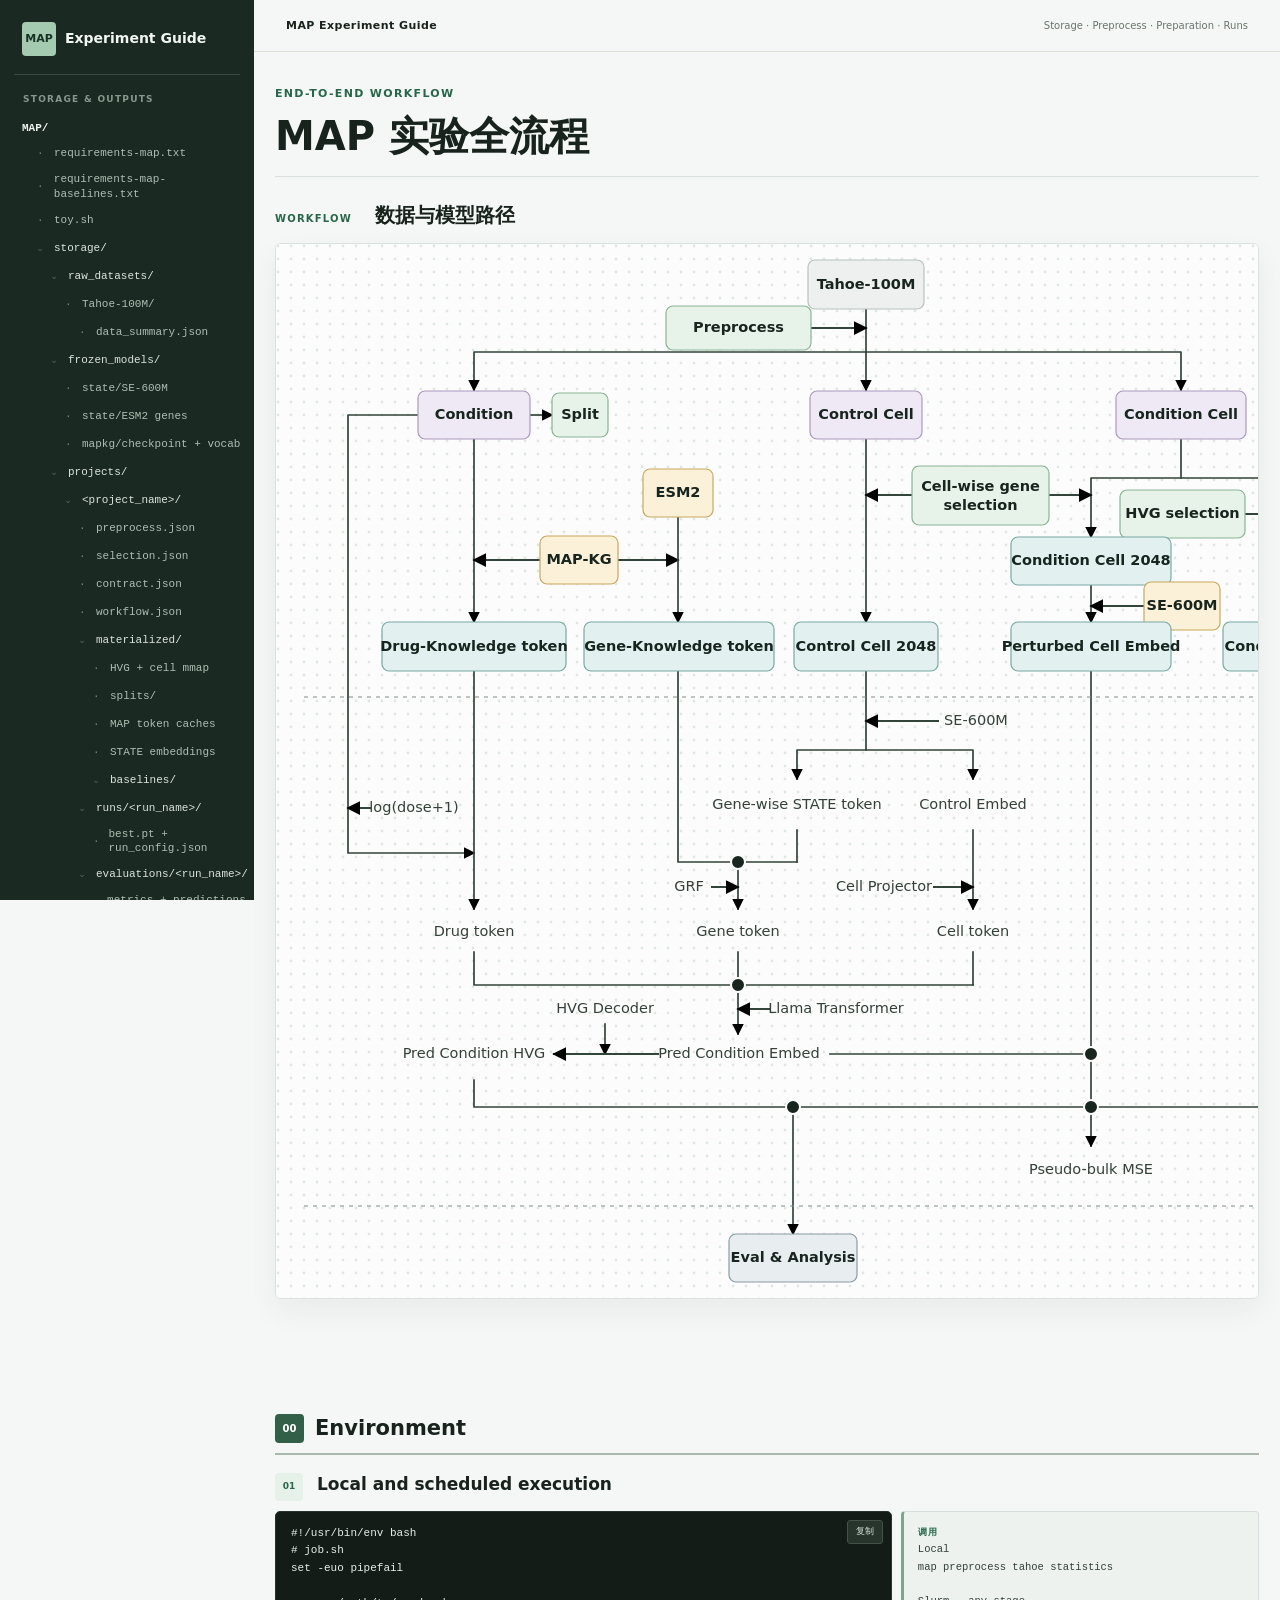
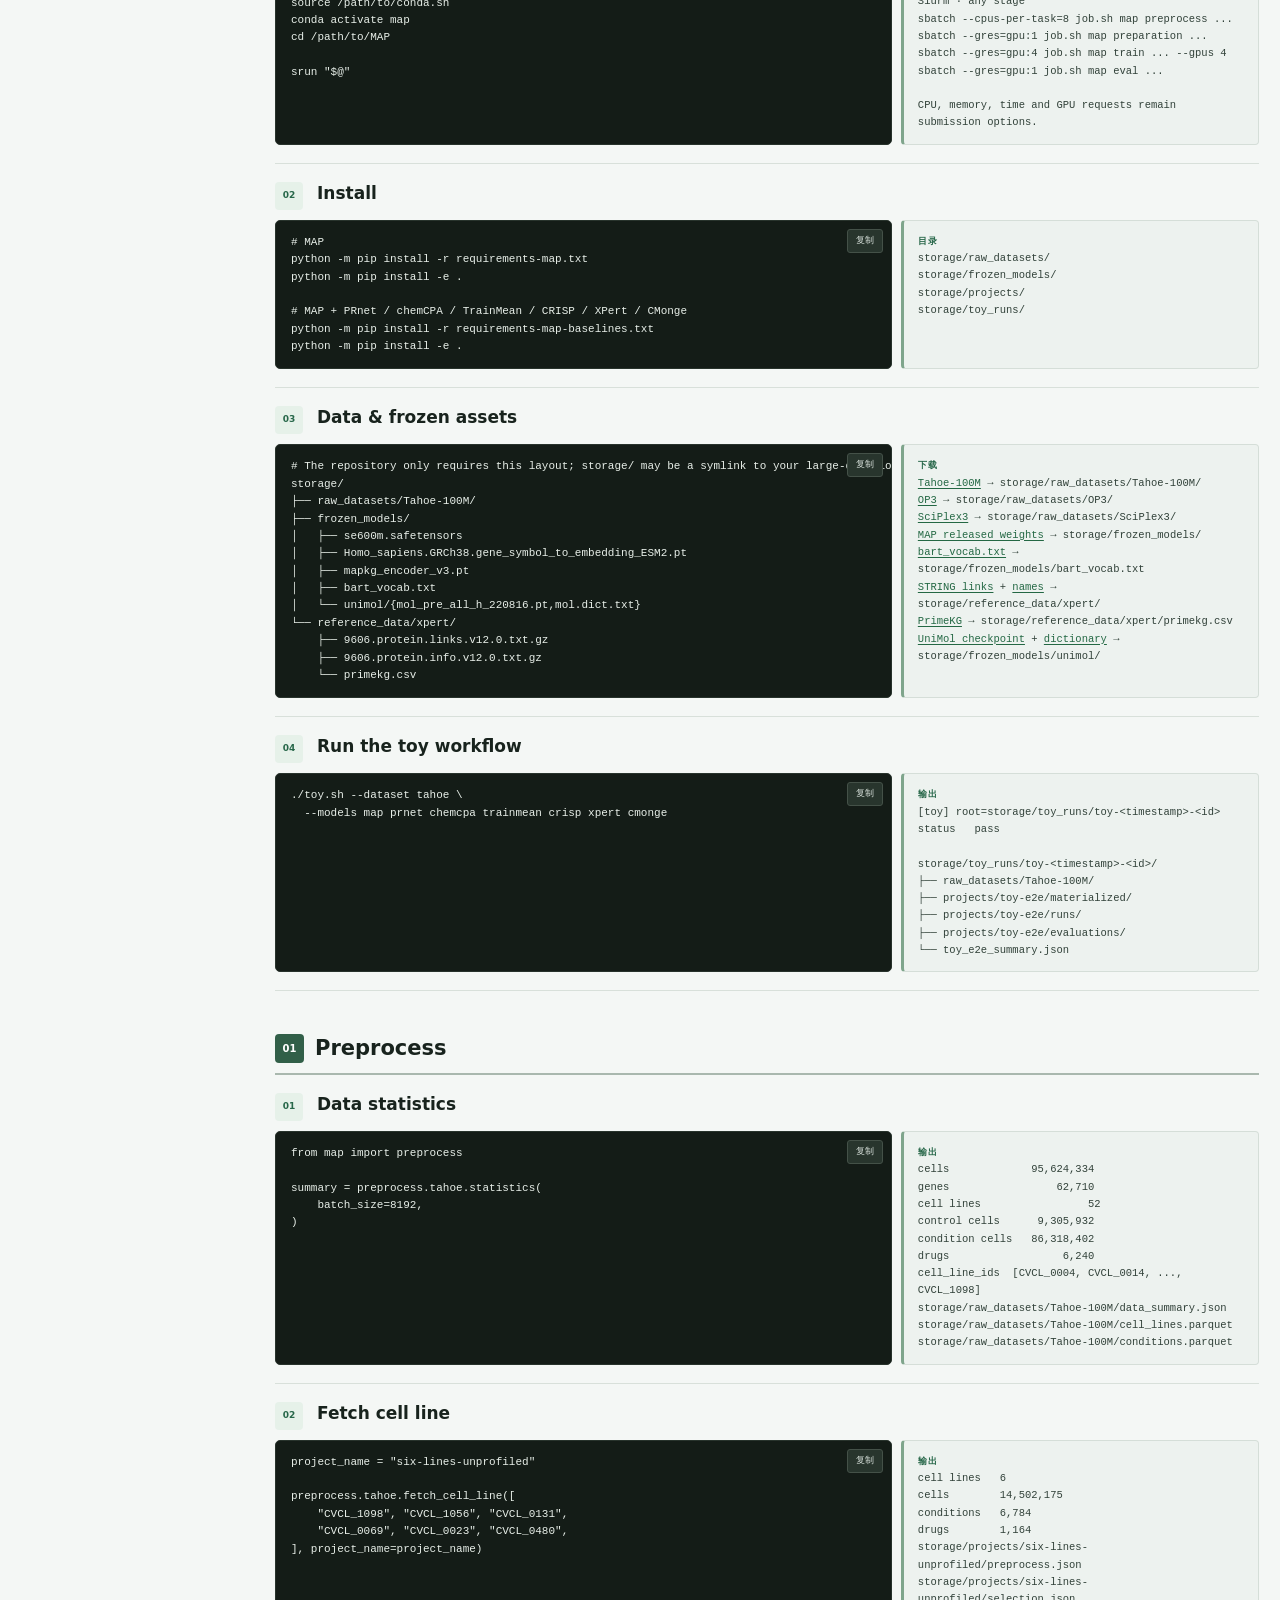
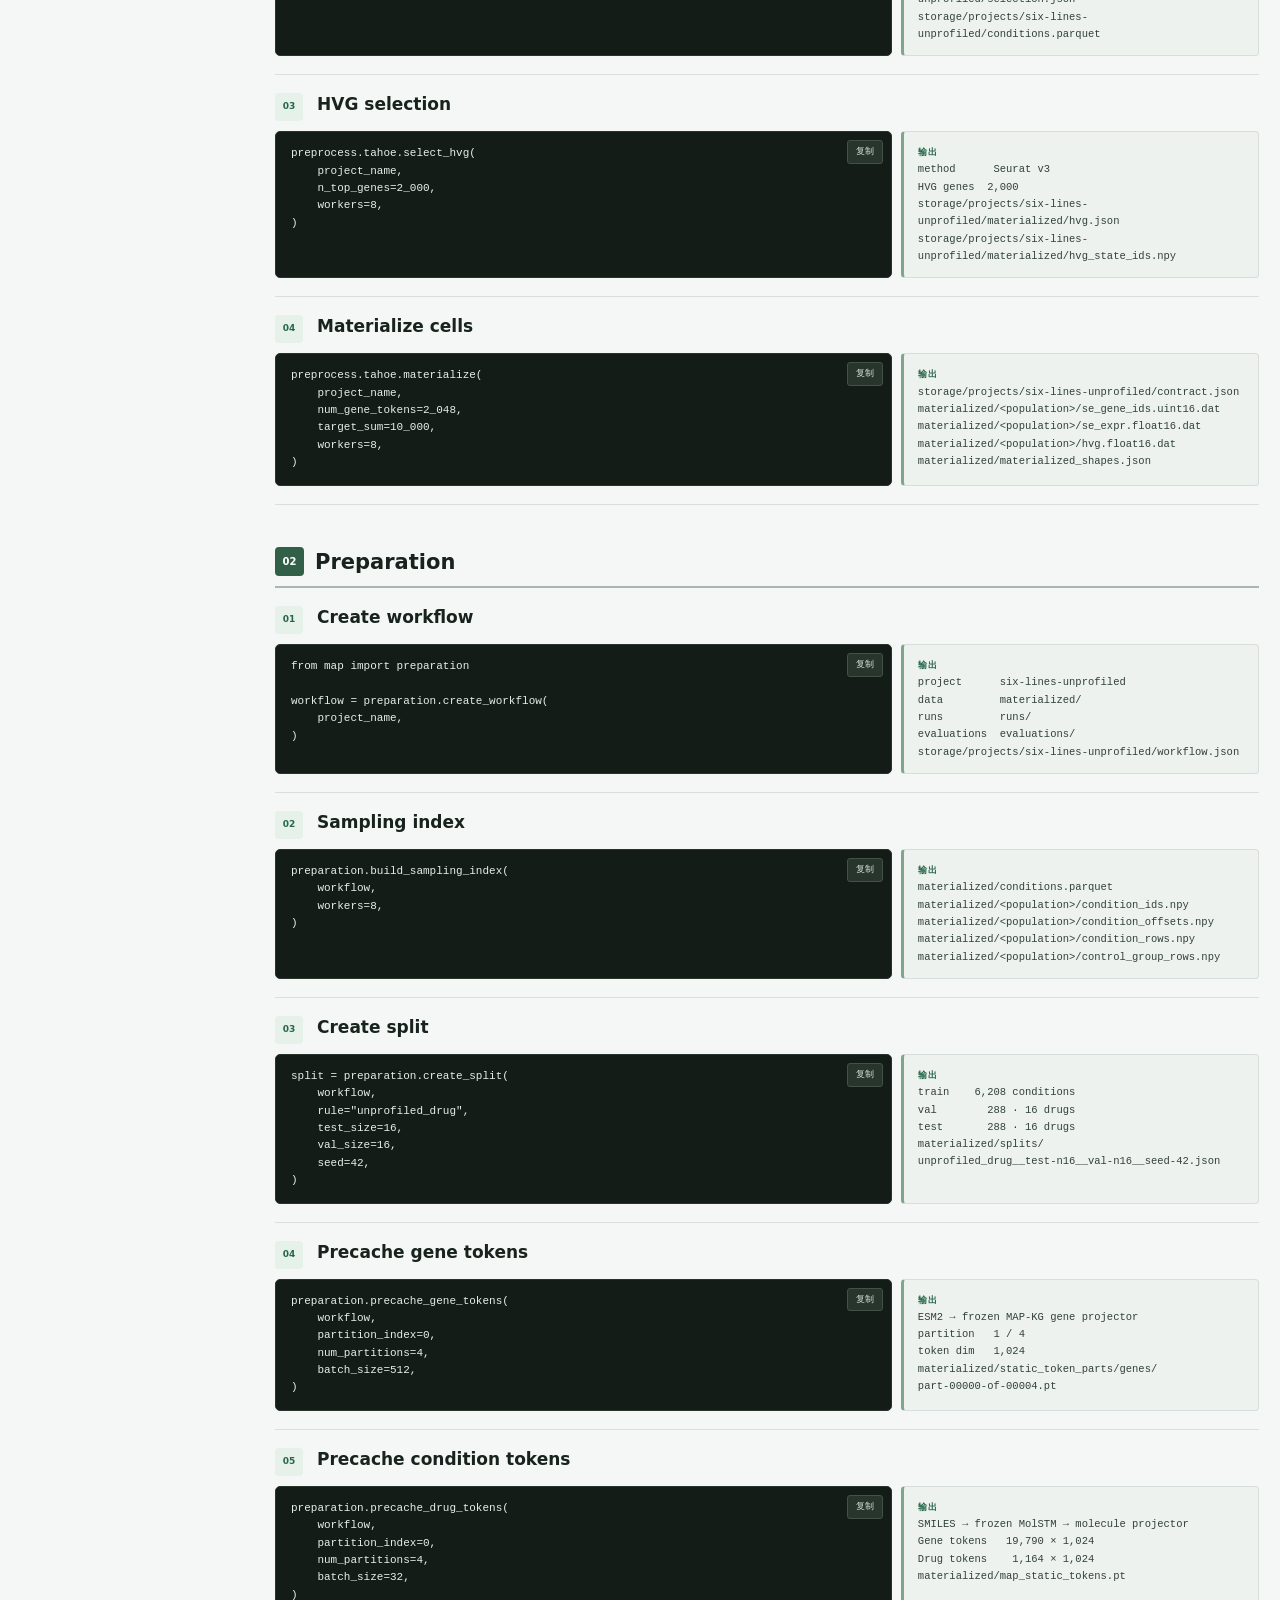
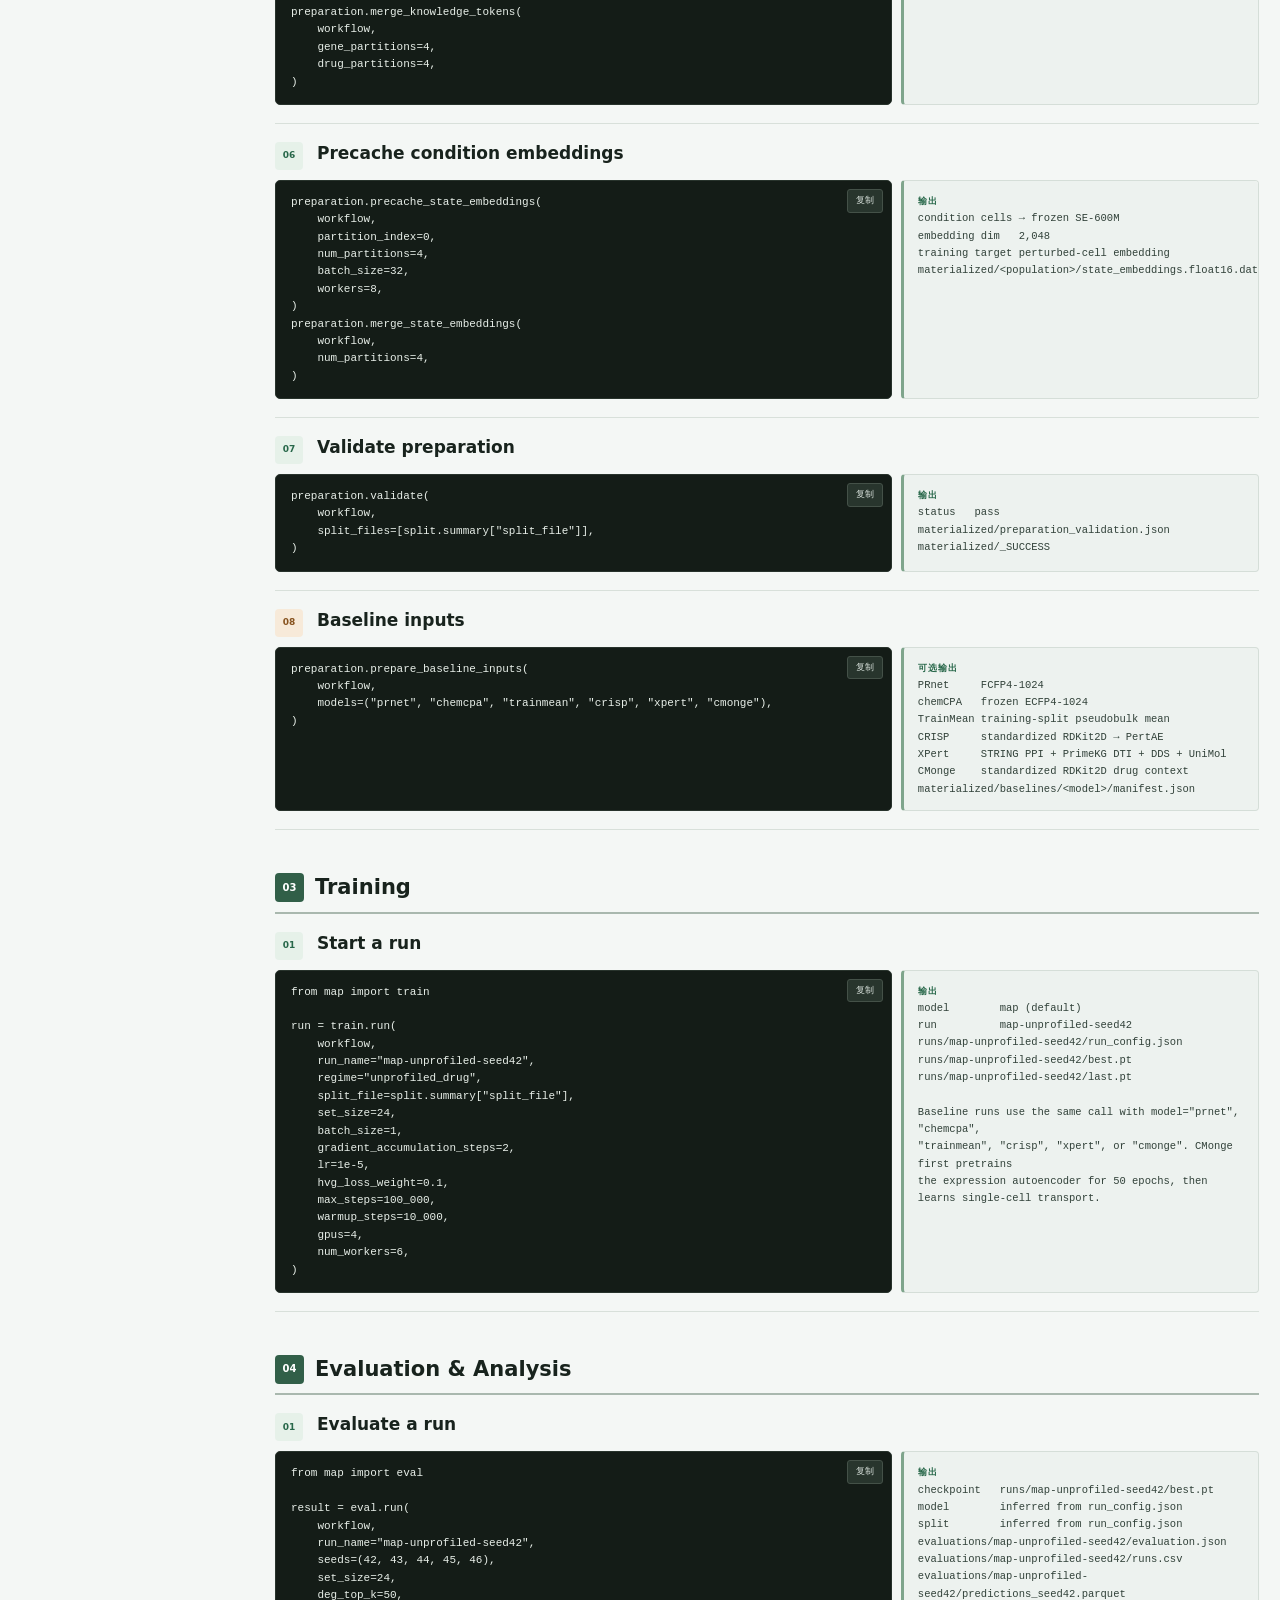
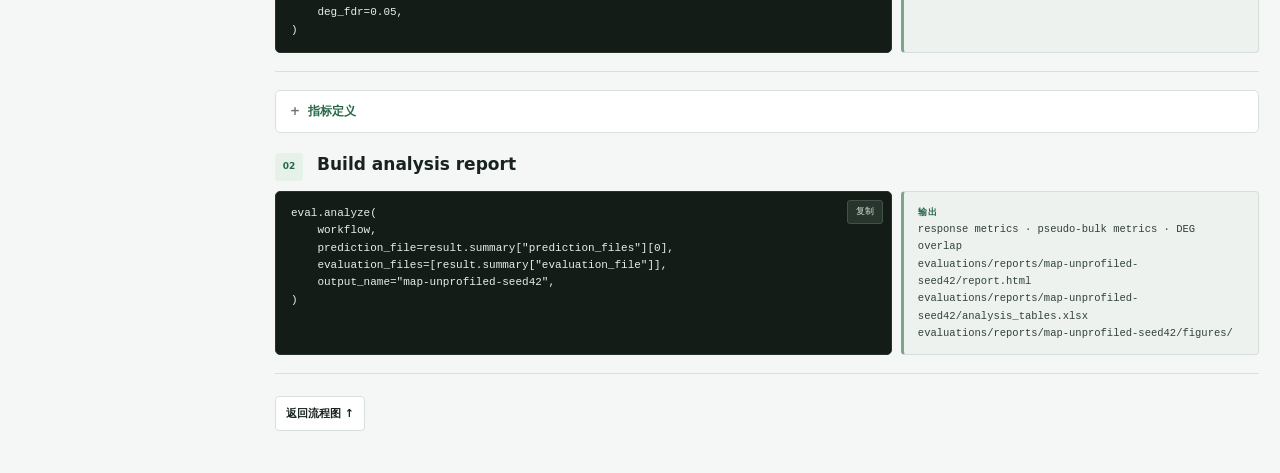
==== docs/index.html @ 3cb7db5c "Create minimal reproducible MAP package" ====
<!doctype html>
<html lang="zh-CN">
<head>
  <meta charset="utf-8">
  <meta name="viewport" content="width=device-width,initial-scale=1">
  <title>MAP · 实验教程</title>
  <link rel="stylesheet" href="assets/style.css">
</head>
<body data-page="guide">
<div class="app-shell">
  <aside></aside>
  <main>
    <div class="topbar"><a href="#top">MAP Experiment Guide</a><span>Storage · Preprocess · Preparation · Runs</span></div>
    <div class="overview overview-map">
      <header id="top" class="hero map-hero anchor-section">
        <span class="kicker">END-TO-END WORKFLOW</span>
        <h1>MAP 实验全流程</h1>
      </header>

      <section class="map-section" aria-labelledby="map-title">
        <div class="section-intro"><span>Workflow</span><h2 id="map-title">数据与模型路径</h2></div>
        <div class="map-scroll" role="region" aria-label="MAP 数据和训练流程图" tabindex="0">
          <svg id="entity-workspace" class="map-diagram" viewBox="0 0 1140 1054" role="img" aria-labelledby="diagram-title diagram-desc" data-entity="workspace">
            <title id="diagram-title">MAP 数据、预嵌入、训练与评估流程</title>
            <desc id="diagram-desc">Tahoe-100M 经 Preprocess 写入通用 materialized 数据，Preparation 建立 workflow、split 与冻结模型缓存，再进入 MAP 训练和下游评估。</desc>
            <defs>
              <pattern id="dot-grid" width="13" height="13" patternUnits="userSpaceOnUse"><circle cx="2" cy="2" r="1.4" fill="#dfe7e2"></circle></pattern>
              <marker id="diagram-arrow" viewBox="0 0 8 8" refX="7" refY="4" markerWidth="7" markerHeight="7" orient="auto"><path d="M0 0L8 4L0 8Z"></path></marker>
            </defs>
            <rect width="1140" height="1054" fill="#fbfcfb"></rect>
            <rect width="1140" height="1054" fill="url(#dot-grid)"></rect>

            <g class="diagram-wires">
              <path d="M590 65V146" class="arrow"></path>
              <path d="M535 84H590" class="arrow arrow-to-edge"></path>
              <path d="M590 108H198V146" class="arrow"></path>
              <path d="M590 108H905V146" class="arrow"></path>
              <path d="M254 171H276" class="arrow"></path>

              <path d="M198 195V378" class="arrow"></path>
              <path d="M264 316H198" class="arrow arrow-to-edge"></path>
              <path d="M342 316H402" class="arrow arrow-to-edge"></path>
              <path d="M402 273V378" class="arrow"></path>
              <path d="M590 195V378" class="arrow"></path>

              <path d="M905 195V234H815V293" class="arrow"></path>
              <path d="M636 251H590" class="arrow arrow-to-edge"></path>
              <path d="M773 251H815" class="arrow arrow-to-edge"></path>
              <path d="M905 234H1008V378" class="arrow"></path>
              <path d="M969 270H1008" class="arrow arrow-to-edge"></path>
              <path d="M815 341V378" class="arrow"></path>
              <path d="M868 362H815" class="arrow arrow-to-edge"></path>

              <path d="M142 171H72V609H198" class="arrow"></path>
              <path d="M94 564H72" class="arrow arrow-to-edge"></path>
              <path d="M198 427V665" class="arrow"></path>
              <path d="M402 427V618H521"></path>

              <path d="M590 427V506H521V535" class="arrow"></path>
              <path d="M590 506H697V535" class="arrow"></path>
              <path d="M662 477H590" class="arrow arrow-to-edge"></path>
              <path d="M521 586V618"></path>
              <path d="M462 618V665" class="arrow"></path>
              <path d="M436 643H462" class="arrow arrow-to-edge"></path>
              <path d="M697 586V665" class="arrow"></path>
              <path d="M658 643H697" class="arrow arrow-to-edge"></path>

              <path d="M198 708V741H697"></path>
              <path d="M462 708V741"></path>
              <path d="M697 708V741"></path>
              <path d="M462 741V790" class="arrow"></path>
              <path d="M493 765H462" class="arrow arrow-to-edge"></path>
              <path d="M329 780V810" class="arrow"></path>
              <path d="M382 810H278" class="arrow arrow-to-edge"></path>

              <path d="M554 810H815"></path>
              <path d="M815 427V902" class="arrow"></path>
              <path d="M198 836V863H1008"></path>
              <path d="M1008 427V863"></path>
              <path d="M517 863V990" class="arrow"></path>
            </g>

            <line id="phase-preparation" x1="28" y1="453" x2="1112" y2="453" class="phase-divider"></line>
            <line id="entity-runs" x1="28" y1="962" x2="1112" y2="962" class="phase-divider" data-entity="runs"></line>

            <g class="merge-points"><circle cx="462" cy="618" r="7"></circle><circle cx="462" cy="741" r="7"></circle><circle cx="815" cy="810" r="7"></circle><circle cx="517" cy="863" r="7"></circle><circle cx="815" cy="863" r="7"></circle></g>

            <g id="entity-raw" class="diagram-node node-source" data-entity="raw"><rect x="532" y="16" width="116" height="49"></rect><text x="590" y="41">Tahoe-100M</text></g>
            <g class="diagram-node node-action"><rect x="390" y="62" width="145" height="44"></rect><text x="462.5" y="84">Preprocess</text></g>
            <g id="entity-condition" class="diagram-node node-contract" data-entity="condition"><rect x="142" y="147" width="112" height="48"></rect><text x="198" y="171">Condition</text></g>
            <g id="entity-splits" class="diagram-node node-action" data-entity="splits"><rect x="276" y="149" width="56" height="44"></rect><text x="304" y="171">Split</text></g>
            <g id="entity-control" class="diagram-node node-contract" data-entity="control"><rect x="534" y="147" width="112" height="48"></rect><text x="590" y="171">Control Cell</text></g>
            <g id="entity-condition-cell" class="diagram-node node-contract" data-entity="conditionCell"><rect x="840" y="147" width="130" height="48"></rect><text x="905" y="171">Condition Cell</text></g>

            <g id="entity-esm2" class="diagram-node node-model" data-entity="esm2"><rect x="367" y="225" width="70" height="48"></rect><text x="402" y="249">ESM2</text></g>
            <g id="entity-mapkg" class="diagram-node node-model" data-entity="mapkg"><rect x="264" y="292" width="78" height="48"></rect><text x="303" y="316">MAP-KG</text></g>
            <g class="diagram-node node-action"><rect x="636" y="222" width="137" height="59"></rect><text x="704.5" y="243"><tspan x="704.5">Cell-wise gene</tspan><tspan x="704.5" dy="19">selection</tspan></text></g>
            <g id="entity-hvg" class="diagram-node node-action" data-entity="hvg"><rect x="844" y="246" width="125" height="48"></rect><text x="906.5" y="270">HVG selection</text></g>
            <g class="diagram-node node-artifact"><rect x="735" y="293" width="160" height="48"></rect><text x="815" y="317">Condition Cell 2048</text></g>
            <g id="entity-frozen" class="diagram-node node-model" data-entity="frozen"><rect x="868" y="338" width="76" height="48"></rect><text x="906" y="362">SE-600M</text></g>

            <g id="entity-drug-cache" class="diagram-node node-artifact" data-entity="drugCache"><rect x="106" y="378" width="184" height="49"></rect><text x="198" y="402.5">Drug-Knowledge token</text></g>
            <g id="entity-gene-cache" class="diagram-node node-artifact" data-entity="geneCache"><rect x="308" y="378" width="190" height="49"></rect><text x="403" y="402.5">Gene-Knowledge token</text></g>
            <g class="diagram-node node-artifact"><rect x="518" y="378" width="144" height="49"></rect><text x="590" y="402.5">Control Cell 2048</text></g>
            <g id="entity-cell-cache" class="diagram-node node-artifact" data-entity="cellCache"><rect x="735" y="378" width="160" height="49"></rect><text x="815" y="402.5">Perturbed Cell Embed</text></g>
            <g class="diagram-node node-artifact"><rect x="947" y="378" width="122" height="49"></rect><text x="1008" y="402.5">Condition HVG</text></g>

            <g class="internal-text"><text x="138" y="564">log(dose+1)</text><text x="700" y="477">SE-600M</text><text x="521" y="561">Gene-wise STATE token</text><text x="697" y="561">Control Embed</text><text x="413" y="643">GRF</text><text x="608" y="643">Cell Projector</text><text x="198" y="688">Drug token</text><text x="462" y="688">Gene token</text><text x="697" y="688">Cell token</text><text x="560" y="765">Llama Transformer</text><text x="329" y="765">HVG Decoder</text><text x="198" y="810">Pred Condition HVG</text><text x="463" y="810">Pred Condition Embed</text><text x="815" y="926">Pseudo-bulk MSE</text></g>

            <g id="entity-evaluations" class="diagram-node node-evaluation" data-entity="evaluations"><rect x="453" y="990" width="128" height="48"></rect><text x="517" y="1014">Eval &amp; Analysis</text></g>
          </svg>
        </div>
      </section>

    </div>

    <div class="guide-page concise-guide">
      <header id="environment" class="detail-stage"><span>00</span><h2>Environment</h2></header>
      <section id="stage-jobs" class="chapter-section anchor-section lesson">
        <div class="lesson-head"><span>01</span><div><h2>Local and scheduled execution</h2></div></div>
        <div class="lesson-body"><div class="code-block"><button class="copy" type="button">复制</button><pre><code>#!/usr/bin/env bash
# job.sh
set -euo pipefail

source /path/to/conda.sh
conda activate map
cd /path/to/MAP

srun "$@"</code></pre></div><pre class="real-output"><b>调用</b>
Local
map preprocess tahoe statistics

Slurm · any stage
sbatch --cpus-per-task=8 job.sh map preprocess ...
sbatch --gres=gpu:1 job.sh map preparation ...
sbatch --gres=gpu:4 job.sh map train ... --gpus 4
sbatch --gres=gpu:1 job.sh map eval ...

CPU, memory, time and GPU requests remain submission options.</pre></div>
      </section>

      <section id="install" class="chapter-section anchor-section lesson">
        <div class="lesson-head"><span>02</span><div><h2>Install</h2></div></div>
        <div class="lesson-body"><div class="code-block"><button class="copy" type="button">复制</button><pre><code># MAP
python -m pip install -r requirements-map.txt
python -m pip install -e .

# MAP + PRnet / chemCPA / TrainMean / CRISP / XPert / CMonge
python -m pip install -r requirements-map-baselines.txt
python -m pip install -e .</code></pre></div><pre class="real-output"><b>目录</b>
storage/raw_datasets/
storage/frozen_models/
storage/projects/
storage/toy_runs/</pre></div>
      </section>

      <section id="assets" class="chapter-section anchor-section lesson">
        <div class="lesson-head"><span>03</span><div><h2>Data &amp; frozen assets</h2></div></div>
        <div class="lesson-body"><div class="code-block"><button class="copy" type="button">复制</button><pre><code># The repository only requires this layout; storage/ may be a symlink to your large-data location.
storage/
├── raw_datasets/Tahoe-100M/
├── frozen_models/
│   ├── se600m.safetensors
│   ├── Homo_sapiens.GRCh38.gene_symbol_to_embedding_ESM2.pt
│   ├── mapkg_encoder_v3.pt
│   ├── bart_vocab.txt
│   └── unimol/{mol_pre_all_h_220816.pt,mol.dict.txt}
└── reference_data/xpert/
    ├── 9606.protein.links.v12.0.txt.gz
    ├── 9606.protein.info.v12.0.txt.gz
    └── primekg.csv</code></pre></div><pre class="real-output"><b>下载</b>
<a href="https://huggingface.co/datasets/tahoebio/Tahoe-100M">Tahoe-100M</a> → storage/raw_datasets/Tahoe-100M/
<a href="https://www.kaggle.com/competitions/open-problems-single-cell-perturbations/data">OP3</a> → storage/raw_datasets/OP3/
<a href="https://www.ncbi.nlm.nih.gov/geo/query/acc.cgi?acc=GSM4150378">SciPlex3</a> → storage/raw_datasets/SciPlex3/
<a href="https://drive.google.com/drive/folders/1cV0ZTk92PguKS2nyii6dLV0IfqoSDHsQ?usp=drive_link">MAP released weights</a> → storage/frozen_models/
<a href="https://raw.githubusercontent.com/MolecularAI/MolBART/master/bart_vocab.txt">bart_vocab.txt</a> → storage/frozen_models/bart_vocab.txt
<a href="https://stringdb-downloads.org/download/protein.links.v12.0/9606.protein.links.v12.0.txt.gz">STRING links</a> + <a href="https://stringdb-downloads.org/download/protein.info.v12.0/9606.protein.info.v12.0.txt.gz">names</a> → storage/reference_data/xpert/
<a href="https://dataverse.harvard.edu/api/access/datafile/6180620">PrimeKG</a> → storage/reference_data/xpert/primekg.csv
<a href="https://huggingface.co/dptech/Uni-Mol-Models/resolve/main/mol_pre_all_h_220816.pt">UniMol checkpoint</a> + <a href="https://huggingface.co/dptech/Uni-Mol-Models/resolve/main/mol.dict.txt">dictionary</a> → storage/frozen_models/unimol/</pre></div>
      </section>

      <section id="toy-workflow" class="chapter-section anchor-section lesson">
        <div class="lesson-head"><span>04</span><div><h2>Run the toy workflow</h2></div></div>
        <div class="lesson-body"><div class="code-block"><button class="copy" type="button">复制</button><pre><code>./toy.sh --dataset tahoe \
  --models map prnet chemcpa trainmean crisp xpert cmonge</code></pre></div><pre class="real-output"><b>输出</b>
[toy] root=storage/toy_runs/toy-&lt;timestamp&gt;-&lt;id&gt;
status   pass

storage/toy_runs/toy-&lt;timestamp&gt;-&lt;id&gt;/
├── raw_datasets/Tahoe-100M/
├── projects/toy-e2e/materialized/
├── projects/toy-e2e/runs/
├── projects/toy-e2e/evaluations/
└── toy_e2e_summary.json</pre></div>
      </section>

      <header id="preprocess" class="detail-stage"><span>01</span><h2>Preprocess</h2></header>

      <section id="data-statistics" class="chapter-section anchor-section lesson">
        <div class="lesson-head"><span>01</span><div><h2>Data statistics</h2></div></div>
        <div class="lesson-body"><div class="code-block"><button class="copy" type="button">复制</button><pre><code>from map import preprocess

summary = preprocess.tahoe.statistics(
    batch_size=8192,
)</code></pre></div><pre class="real-output"><b>输出</b>
cells             95,624,334
genes                 62,710
cell lines                 52
control cells      9,305,932
condition cells   86,318,402
drugs                  6,240
cell_line_ids  [CVCL_0004, CVCL_0014, ..., CVCL_1098]
storage/raw_datasets/Tahoe-100M/data_summary.json
storage/raw_datasets/Tahoe-100M/cell_lines.parquet
storage/raw_datasets/Tahoe-100M/conditions.parquet</pre></div>
      </section>

      <section id="fetch-cell-line" class="chapter-section anchor-section lesson">
        <div class="lesson-head"><span>02</span><div><h2>Fetch cell line</h2></div></div>
        <div class="lesson-body"><div class="code-block"><button class="copy" type="button">复制</button><pre><code>project_name = "six-lines-unprofiled"

preprocess.tahoe.fetch_cell_line([
    "CVCL_1098", "CVCL_1056", "CVCL_0131",
    "CVCL_0069", "CVCL_0023", "CVCL_0480",
], project_name=project_name)</code></pre></div><pre class="real-output"><b>输出</b>
cell lines   6
cells        14,502,175
conditions   6,784
drugs        1,164
storage/projects/six-lines-unprofiled/preprocess.json
storage/projects/six-lines-unprofiled/selection.json
storage/projects/six-lines-unprofiled/conditions.parquet</pre></div>
      </section>

      <section id="hvg-selection" class="chapter-section anchor-section lesson">
        <div class="lesson-head"><span>03</span><div><h2>HVG selection</h2></div></div>
        <div class="lesson-body"><div class="code-block"><button class="copy" type="button">复制</button><pre><code>preprocess.tahoe.select_hvg(
    project_name,
    n_top_genes=2_000,
    workers=8,
)</code></pre></div><pre class="real-output"><b>输出</b>
method      Seurat v3
HVG genes  2,000
storage/projects/six-lines-unprofiled/materialized/hvg.json
storage/projects/six-lines-unprofiled/materialized/hvg_state_ids.npy</pre></div>
      </section>

      <section id="materialize" class="chapter-section anchor-section lesson">
        <div class="lesson-head"><span>04</span><div><h2>Materialize cells</h2></div></div>
        <div class="lesson-body"><div class="code-block"><button class="copy" type="button">复制</button><pre><code>preprocess.tahoe.materialize(
    project_name,
    num_gene_tokens=2_048,
    target_sum=10_000,
    workers=8,
)</code></pre></div><pre class="real-output"><b>输出</b>
storage/projects/six-lines-unprofiled/contract.json
materialized/&lt;population&gt;/se_gene_ids.uint16.dat
materialized/&lt;population&gt;/se_expr.float16.dat
materialized/&lt;population&gt;/hvg.float16.dat
materialized/materialized_shapes.json</pre></div>
      </section>

      <header id="preparation" class="detail-stage"><span>02</span><h2>Preparation</h2></header>

      <section id="create-workflow" class="chapter-section anchor-section lesson">
        <div class="lesson-head"><span>01</span><div><h2>Create workflow</h2></div></div>
        <div class="lesson-body"><div class="code-block"><button class="copy" type="button">复制</button><pre><code>from map import preparation

workflow = preparation.create_workflow(
    project_name,
)</code></pre></div><pre class="real-output"><b>输出</b>
project      six-lines-unprofiled
data         materialized/
runs         runs/
evaluations  evaluations/
storage/projects/six-lines-unprofiled/workflow.json</pre></div>
      </section>

      <section id="sampling-index" class="chapter-section anchor-section lesson">
        <div class="lesson-head"><span>02</span><div><h2>Sampling index</h2></div></div>
        <div class="lesson-body"><div class="code-block"><button class="copy" type="button">复制</button><pre><code>preparation.build_sampling_index(
    workflow,
    workers=8,
)</code></pre></div><pre class="real-output"><b>输出</b>
materialized/conditions.parquet
materialized/&lt;population&gt;/condition_ids.npy
materialized/&lt;population&gt;/condition_offsets.npy
materialized/&lt;population&gt;/condition_rows.npy
materialized/&lt;population&gt;/control_group_rows.npy</pre></div>
      </section>

      <section id="split" class="chapter-section anchor-section lesson">
        <div class="lesson-head"><span>03</span><div><h2>Create split</h2></div></div>
        <div class="lesson-body"><div class="code-block"><button class="copy" type="button">复制</button><pre><code>split = preparation.create_split(
    workflow,
    rule="unprofiled_drug",
    test_size=16,
    val_size=16,
    seed=42,
)</code></pre></div><pre class="real-output"><b>输出</b>
train    6,208 conditions
val        288 · 16 drugs
test       288 · 16 drugs
materialized/splits/
unprofiled_drug__test-n16__val-n16__seed-42.json</pre></div>
      </section>

      <section id="knowledge-gene" class="chapter-section anchor-section lesson">
        <div class="lesson-head"><span>04</span><div><h2>Precache gene tokens</h2></div></div>
        <div class="lesson-body"><div class="code-block"><button class="copy" type="button">复制</button><pre><code>preparation.precache_gene_tokens(
    workflow,
    partition_index=0,
    num_partitions=4,
    batch_size=512,
)</code></pre></div><pre class="real-output"><b>输出</b>
ESM2 → frozen MAP-KG gene projector
partition   1 / 4
token dim   1,024
materialized/static_token_parts/genes/
part-00000-of-00004.pt</pre></div>
      </section>

      <section id="knowledge-drug" class="chapter-section anchor-section lesson">
        <div class="lesson-head"><span>05</span><div><h2>Precache condition tokens</h2></div></div>
        <div class="lesson-body"><div class="code-block"><button class="copy" type="button">复制</button><pre><code>preparation.precache_drug_tokens(
    workflow,
    partition_index=0,
    num_partitions=4,
    batch_size=32,
)
preparation.merge_knowledge_tokens(
    workflow,
    gene_partitions=4,
    drug_partitions=4,
)</code></pre></div><pre class="real-output"><b>输出</b>
SMILES → frozen MolSTM → molecule projector
Gene tokens   19,790 × 1,024
Drug tokens    1,164 × 1,024
materialized/map_static_tokens.pt</pre></div>
      </section>

      <section id="state-cache" class="chapter-section anchor-section lesson">
        <div class="lesson-head"><span>06</span><div><h2>Precache condition embeddings</h2></div></div>
        <div class="lesson-body"><div class="code-block"><button class="copy" type="button">复制</button><pre><code>preparation.precache_state_embeddings(
    workflow,
    partition_index=0,
    num_partitions=4,
    batch_size=32,
    workers=8,
)
preparation.merge_state_embeddings(
    workflow,
    num_partitions=4,
)</code></pre></div><pre class="real-output"><b>输出</b>
condition cells → frozen SE-600M
embedding dim   2,048
training target perturbed-cell embedding
materialized/&lt;population&gt;/state_embeddings.float16.dat</pre></div>
      </section>

      <section id="validate" class="chapter-section anchor-section lesson">
        <div class="lesson-head"><span>07</span><div><h2>Validate preparation</h2></div></div>
        <div class="lesson-body"><div class="code-block"><button class="copy" type="button">复制</button><pre><code>preparation.validate(
    workflow,
    split_files=[split.summary["split_file"]],
)</code></pre></div><pre class="real-output"><b>输出</b>
status   pass
materialized/preparation_validation.json
materialized/_SUCCESS</pre></div>
      </section>

      <section id="baseline-preparation" class="chapter-section anchor-section lesson optional-lesson">
        <div class="lesson-head"><span>08</span><div><h2>Baseline inputs</h2></div></div>
        <div class="lesson-body"><div class="code-block"><button class="copy" type="button">复制</button><pre><code>preparation.prepare_baseline_inputs(
    workflow,
    models=("prnet", "chemcpa", "trainmean", "crisp", "xpert", "cmonge"),
)</code></pre></div><pre class="real-output"><b>可选输出</b>
PRnet     FCFP4-1024
chemCPA   frozen ECFP4-1024
TrainMean training-split pseudobulk mean
CRISP     standardized RDKit2D → PertAE
XPert     STRING PPI + PrimeKG DTI + DDS + UniMol
CMonge    standardized RDKit2D drug context
materialized/baselines/&lt;model&gt;/manifest.json</pre></div>
      </section>

      <header id="train" class="detail-stage"><span>03</span><h2>Training</h2></header>
      <section id="train-run" class="chapter-section anchor-section lesson">
        <div class="lesson-head"><span>01</span><div><h2>Start a run</h2></div></div>
        <div class="lesson-body"><div class="code-block"><button class="copy" type="button">复制</button><pre><code>from map import train

run = train.run(
    workflow,
    run_name="map-unprofiled-seed42",
    regime="unprofiled_drug",
    split_file=split.summary["split_file"],
    set_size=24,
    batch_size=1,
    gradient_accumulation_steps=2,
    lr=1e-5,
    hvg_loss_weight=0.1,
    max_steps=100_000,
    warmup_steps=10_000,
    gpus=4,
    num_workers=6,
)</code></pre></div><pre class="real-output"><b>输出</b>
model        map (default)
run          map-unprofiled-seed42
runs/map-unprofiled-seed42/run_config.json
runs/map-unprofiled-seed42/best.pt
runs/map-unprofiled-seed42/last.pt

Baseline runs use the same call with model="prnet", "chemcpa",
"trainmean", "crisp", "xpert", or "cmonge". CMonge first pretrains
the expression autoencoder for 50 epochs, then learns single-cell transport.</pre></div>
      </section>

      <header id="evaluation" class="detail-stage"><span>04</span><h2>Evaluation &amp; Analysis</h2></header>
      <section id="evaluate-run" class="chapter-section anchor-section lesson">
        <div class="lesson-head"><span>01</span><div><h2>Evaluate a run</h2></div></div>
        <div class="lesson-body"><div class="code-block"><button class="copy" type="button">复制</button><pre><code>from map import eval

result = eval.run(
    workflow,
    run_name="map-unprofiled-seed42",
    seeds=(42, 43, 44, 45, 46),
    set_size=24,
    deg_top_k=50,
    deg_fdr=0.05,
)</code></pre></div><pre class="real-output"><b>输出</b>
checkpoint   runs/map-unprofiled-seed42/best.pt
model        inferred from run_config.json
split        inferred from run_config.json
evaluations/map-unprofiled-seed42/evaluation.json
evaluations/map-unprofiled-seed42/runs.csv
evaluations/map-unprofiled-seed42/predictions_seed42.parquet</pre></div>
      </section>

      <details class="metric-definitions">
        <summary>指标定义</summary>
        <div class="metric-table-wrap">
          <table>
            <thead>
              <tr><th>指标</th><th>方向</th><th>定义</th></tr>
            </thead>
            <tbody>
              <tr><td>HVG Pearson Δ</td><td>越高越好</td><td>预测与真实扰动响应差值在 HVG 上的 Pearson 相关。</td></tr>
              <tr><td>HVG Direction Accuracy</td><td>越高越好</td><td>预测与真实响应方向（上调、下调或不变）一致的 HVG 比例。</td></tr>
              <tr><td>HVG PDS</td><td>越高越好</td><td>扰动识别分数：真实配对相对其他配对的距离排名能力。</td></tr>
              <tr><td>Top-k DEG Pearson Δ</td><td>越高越好</td><td>在显著 DEG 中按真实效应量选取前 k 个（示例为 50）后的 Δ Pearson 相关。</td></tr>
              <tr><td>Top-k DEG Direction Accuracy</td><td>越高越好</td><td>Top-k DEG 的预测和真实响应方向一致率。</td></tr>
              <tr><td>R² / PCC</td><td>越高越好</td><td>预测表达与真实表达的决定系数 / Pearson 相关。</td></tr>
              <tr><td>MSE</td><td>越低越好</td><td>预测与真实表达值的均方误差。</td></tr>
              <tr><td>Wasserstein Distance</td><td>越低越好</td><td>预测与真实表达分布之间的一维 Wasserstein 距离。</td></tr>
              <tr><td>MMD</td><td>越低越好</td><td>基于 RBF 核的最大均值差异，衡量两组表达样本分布差异。</td></tr>
              <tr><td>Sinkhorn Distance</td><td>越低越好</td><td>带熵正则的最优传输距离，用于比较预测和真实表达分布。</td></tr>
              <tr><td>CSS</td><td>越低越好</td><td>预测与真实响应协方差矩阵的归一化 Frobenius 差异，描述 HVG 共表达/变异结构差异。</td></tr>
              <tr><td>DEG AUROC / AUPRC</td><td>越高越好</td><td>用预测效应量区分显著 DEG 与非 DEG 的 ROC-AUC / PR-AUC。</td></tr>
              <tr><td>Top-k DEG Overlap</td><td>越高越好</td><td>预测效应量排名前 k 与真实 Top-k DEG 的集合重叠比例。</td></tr>
              <tr><td>Disentanglement Score</td><td>越高越好</td><td>预测响应中细胞群体和药物因素的可加分离程度。</td></tr>
              <tr><td>Biological Score</td><td>越高越好</td><td>按细胞群体汇总的响应相关性、方向一致性和效应量相关性的综合分数。</td></tr>
              <tr><td>Conditions per Second</td><td>越高越好</td><td>单位时间完成评估的 condition 数量。</td></tr>
              <tr><td>Peak GPU Memory</td><td>越低越好</td><td>评估过程中观测到的 GPU 峰值显存占用。</td></tr>
            </tbody>
          </table>
        </div>
      </details>

      <section id="analysis" class="chapter-section anchor-section lesson">
        <div class="lesson-head"><span>02</span><div><h2>Build analysis report</h2></div></div>
        <div class="lesson-body"><div class="code-block"><button class="copy" type="button">复制</button><pre><code>eval.analyze(
    workflow,
    prediction_file=result.summary["prediction_files"][0],
    evaluation_files=[result.summary["evaluation_file"]],
    output_name="map-unprofiled-seed42",
)</code></pre></div><pre class="real-output"><b>输出</b>
response metrics · pseudo-bulk metrics · DEG overlap
evaluations/reports/map-unprofiled-seed42/report.html
evaluations/reports/map-unprofiled-seed42/analysis_tables.xlsx
evaluations/reports/map-unprofiled-seed42/figures/</pre></div>
      </section>

      <nav class="details-footer"><a href="#top">返回流程图 ↑</a></nav>
    </div>
  </main>
</div>
<script src="assets/site.js"></script>
</body>
</html>
---- docs/assets/style.css ----
:root {
  --canvas: #f4f7f5;
  --paper: #ffffff;
  --ink: #18231d;
  --muted: #68746c;
  --line: #d8e0da;
  --sidebar: #1a2921;
  --sidebar-hover: #283930;
  --green: #276749;
  --green-soft: #e6f1e9;
  --code: #141c17;
  --code-ink: #e8efe9;
}

* { box-sizing: border-box; }
html { scroll-behavior: smooth; }
body {
  margin: 0;
  color: var(--ink);
  background: var(--canvas);
  font: 14px/1.55 Inter, ui-sans-serif, system-ui, -apple-system, BlinkMacSystemFont,
    "Segoe UI", "PingFang SC", "Microsoft YaHei", sans-serif;
}
a { color: inherit; text-decoration: none; }
button { font: inherit; }
code, pre { font-family: "SFMono-Regular", Consolas, "Liberation Mono", monospace; }

.app-shell { display: grid; grid-template-columns: 254px minmax(0, 1fr); min-height: 100vh; }
aside {
  position: sticky;
  top: 0;
  height: 100vh;
  padding: 22px 14px;
  overflow: auto;
  color: #d8e3dc;
  background: var(--sidebar);
}
.side-brand { display: flex; gap: 9px; padding: 0 8px 18px; align-items: center; border-bottom: 1px solid #3a4a40; }
.side-brand span { display: grid; width: 34px; height: 34px; place-items: center; color: #173325; background: #a4cbb0; border-radius: 4px; font-size: 11px; font-weight: 800; }
.side-brand strong { color: #f2f6f3; font-size: 14px; font-weight: 650; }
.side-caption { padding: 18px 9px 8px; color: #84998d; font-size: 9px; font-weight: 800; letter-spacing: .14em; }
.project-tree { display: grid; gap: 1px; }
.tree-root { padding: 7px 8px 5px; color: #f0f5f1; font: 700 11px "SFMono-Regular", Consolas, monospace; }
.tree-item { display: flex; gap: 7px; min-height: 27px; padding: 4px 7px 4px calc(7px + var(--depth) * 14px); align-items: center; color: #afbeb4; border-left: 2px solid transparent; font: 11px/1.35 "SFMono-Regular", Consolas, monospace; }
.tree-item i { width: 10px; color: #718a79; font-style: normal; }
.tree-dir { color: #dbe5de; }
.tree-item:hover { color: #fff; background: var(--sidebar-hover); border-left-color: #94bea1; }

main { min-width: 0; }
.topbar { display: flex; min-height: 52px; padding: 0 32px; align-items: center; justify-content: space-between; background: rgba(244, 247, 245, .96); border-bottom: 1px solid var(--line); }
.topbar a { font-size: 11px; font-weight: 750; letter-spacing: .04em; }
.topbar span { color: var(--muted); font-size: 10px; }
.overview, .guide-page { width: min(1180px, calc(100% - 42px)); margin: 0 auto; padding: 30px 0 42px; }
.guide-page { width: min(1040px, calc(100% - 42px)); }
.hero, .chapter-header { padding-bottom: 18px; border-bottom: 1px solid var(--line); }
.kicker { color: var(--green); font-size: 11px; font-weight: 800; letter-spacing: .12em; }
h1 { margin: 10px 0 0; font-size: 40px; line-height: 1.12; letter-spacing: 0; }
.chapter-header h1 { font-size: 36px; }

.map-section { padding-top: 23px; }
.section-intro { display: grid; grid-template-columns: 88px 1fr; gap: 12px; margin-bottom: 12px; align-items: baseline; }
.section-intro span { color: var(--green); font-size: 10px; font-weight: 800; letter-spacing: .12em; text-transform: uppercase; }
.section-intro h2 { margin: 0; font-size: 20px; }
.map-scroll { overflow-x: auto; overflow-y: hidden; background: #fbfcfb; border: 1px solid #d9e2dc; border-radius: 6px; box-shadow: 0 12px 30px rgba(28, 40, 33, .055); scrollbar-color: #aebdb3 #eef2ef; }
.map-scroll:focus-visible { outline: 3px solid rgba(45, 101, 142, .22); outline-offset: 3px; }
.map-diagram { display: block; width: 1140px; min-width: 1140px; height: auto; margin: 0 auto; }
.diagram-wires path { fill: none; stroke: #33443a; stroke-width: 1.7; stroke-linecap: square; stroke-linejoin: round; }
.diagram-wires .arrow { marker-end: url(#diagram-arrow); }
.diagram-wires .arrow-to-edge { stroke-width: 2; }
.phase-divider { stroke: #829087; stroke-width: 1.2; stroke-dasharray: 4 5; }
.merge-points circle { fill: #18251e; stroke: #fbfcfb; stroke-width: 2; }
.diagram-node rect { stroke-width: 1.2; rx: 7px; }
.diagram-node text, .internal-text text { fill: #18251e; font-size: 14.5px; font-weight: 600; text-anchor: middle; dominant-baseline: middle; pointer-events: none; }
.internal-text text { fill: #344139; font-weight: 500; }
.node-source rect { fill: #edf0ef; stroke: #b8c3bd; }
.node-action rect { fill: #e7f2e8; stroke: #8ab595; }
.node-contract rect { fill: #eee9f4; stroke: #ab9abd; }
.node-model rect { fill: #fbf0d8; stroke: #c9a95e; }
.node-artifact rect { fill: #e2f1ef; stroke: #79aaa5; }
.node-evaluation rect { fill: #e8edf0; stroke: #8a9ca6; }
.diagram-link { cursor: pointer; }
.diagram-link:hover rect, .diagram-link:focus-visible rect { stroke-width: 2.4; filter: brightness(.98); }
.diagram-link:focus-visible { outline: none; }
.entity-flash rect, .entity-flash.phase-divider { animation: entity-flash 1.15s ease-out; }
@keyframes entity-flash { 25%, 65% { stroke: #cf6f37; stroke-width: 4; filter: drop-shadow(0 0 5px rgba(207, 111, 55, .35)); } }

.concise-guide .chapter-section { padding: 18px 0; border-bottom: 1px solid var(--line); }
.anchor-section { scroll-margin-top: 24px; }
.anchor-section:target { animation: target-section 1.25s ease-out; }
@keyframes target-section { 25%, 65% { background: rgba(230, 241, 233, .72); box-shadow: 0 0 0 8px rgba(230, 241, 233, .72); } }
.lesson-head { display: grid; grid-template-columns: 32px 1fr; gap: 10px; margin-bottom: 10px; align-items: start; }
.lesson-head > span { display: grid; width: 28px; height: 28px; place-items: center; color: var(--green); background: var(--green-soft); border-radius: 4px; font-size: 9px; font-weight: 800; }
.lesson-head h2 { margin: 0; font-size: 17px; line-height: 1.35; }
.lesson-body { display: grid; grid-template-columns: minmax(0, 1.55fr) minmax(280px, .9fr); gap: 9px; }
.code-block { position: relative; overflow: hidden; background: var(--code); border: 1px solid #28332c; border-radius: 5px; }
.code-block pre { min-height: 100%; margin: 0; padding: 13px 15px; overflow: auto; color: var(--code-ink); font-size: 11px; line-height: 1.58; }
.copy { position: absolute; top: 8px; right: 8px; padding: 4px 8px; color: #d6dfd9; background: #28352d; border: 1px solid #445148; border-radius: 3px; cursor: pointer; font-size: 9px; }
.copy:hover { background: #34443a; }
.real-output { margin: 0; padding: 12px 14px; overflow: auto; color: #314139; background: #edf2ef; border: 1px solid #d5ded8; border-left: 3px solid #7fa58c; border-radius: 4px; font: 10.5px/1.65 "SFMono-Regular", Consolas, monospace; white-space: pre-wrap; }
.real-output b { color: var(--green); font: 800 9px Inter, ui-sans-serif, system-ui, sans-serif; letter-spacing: .1em; text-transform: uppercase; }
.real-output a { color: #246844; text-decoration: underline; text-underline-offset: 2px; }
.detail-stage { display: flex; gap: 11px; margin-top: 30px; padding: 11px 0 8px; align-items: center; border-bottom: 2px solid #a9b8ae; scroll-margin-top: 22px; }
.detail-stage span { display: grid; width: 29px; height: 29px; place-items: center; color: #fff; background: #315f48; border-radius: 4px; font-size: 10px; font-weight: 800; }
.detail-stage h2 { margin: 0; font-size: 21px; }
.optional-lesson .lesson-head > span { color: #87531f; background: #f7ead9; }
.metric-definitions {
  margin: 18px 0 2px;
  background: var(--paper);
  border: 1px solid var(--line);
  border-radius: 5px;
}
.metric-definitions summary {
  padding: 11px 14px;
  color: var(--green);
  cursor: pointer;
  font-size: 12px;
  font-weight: 750;
  list-style: none;
}
.metric-definitions summary::-webkit-details-marker { display: none; }
.metric-definitions summary::before {
  display: inline-block;
  width: 18px;
  color: var(--muted);
  content: "+";
}
.metric-definitions[open] summary::before { content: "−"; }
.metric-table-wrap { overflow-x: auto; border-top: 1px solid var(--line); }
.metric-definitions table {
  width: 100%;
  border-collapse: collapse;
  font-size: 11px;
}
.metric-definitions th,
.metric-definitions td {
  padding: 9px 11px;
  text-align: left;
  vertical-align: top;
  border-bottom: 1px solid var(--line);
}
.metric-definitions tr:last-child td { border-bottom: 0; }
.metric-definitions th {
  color: var(--muted);
  background: #f4f7f5;
  font-size: 10px;
  font-weight: 800;
}
.metric-definitions td:first-child {
  min-width: 180px;
  color: var(--ink);
  font-weight: 700;
  white-space: nowrap;
}
.metric-definitions td:nth-child(2) {
  width: 72px;
  color: var(--green);
  font-weight: 800;
  white-space: nowrap;
}
.details-footer { display: flex; padding-top: 22px; justify-content: space-between; }
.details-footer a { padding: 8px 10px; background: var(--paper); border: 1px solid var(--line); border-radius: 4px; font-size: 11px; font-weight: 700; }
.details-footer a:hover { border-color: var(--green); }

@media (max-width: 1100px) {
  .app-shell { grid-template-columns: 224px minmax(0, 1fr); }
  .map-diagram { margin: 0; }
}

@media (max-width: 760px) {
  .app-shell { display: block; }
  aside { position: static; height: auto; max-height: 320px; }
  .project-tree { grid-template-columns: 1fr 1fr; }
  .tree-root { display: none; }
  .topbar { padding: 0 18px; }
  .overview, .guide-page { width: min(100% - 28px, 680px); padding-top: 25px; }
  h1, .chapter-header h1 { font-size: 31px; }
  .section-intro { grid-template-columns: 1fr; gap: 2px; }
  .lesson-body { grid-template-columns: 1fr; }
}

@media (max-width: 520px) {
  .project-tree { grid-template-columns: 1fr; }
  .topbar span { display: none; }
  .details-footer { display: grid; gap: 8px; }
}
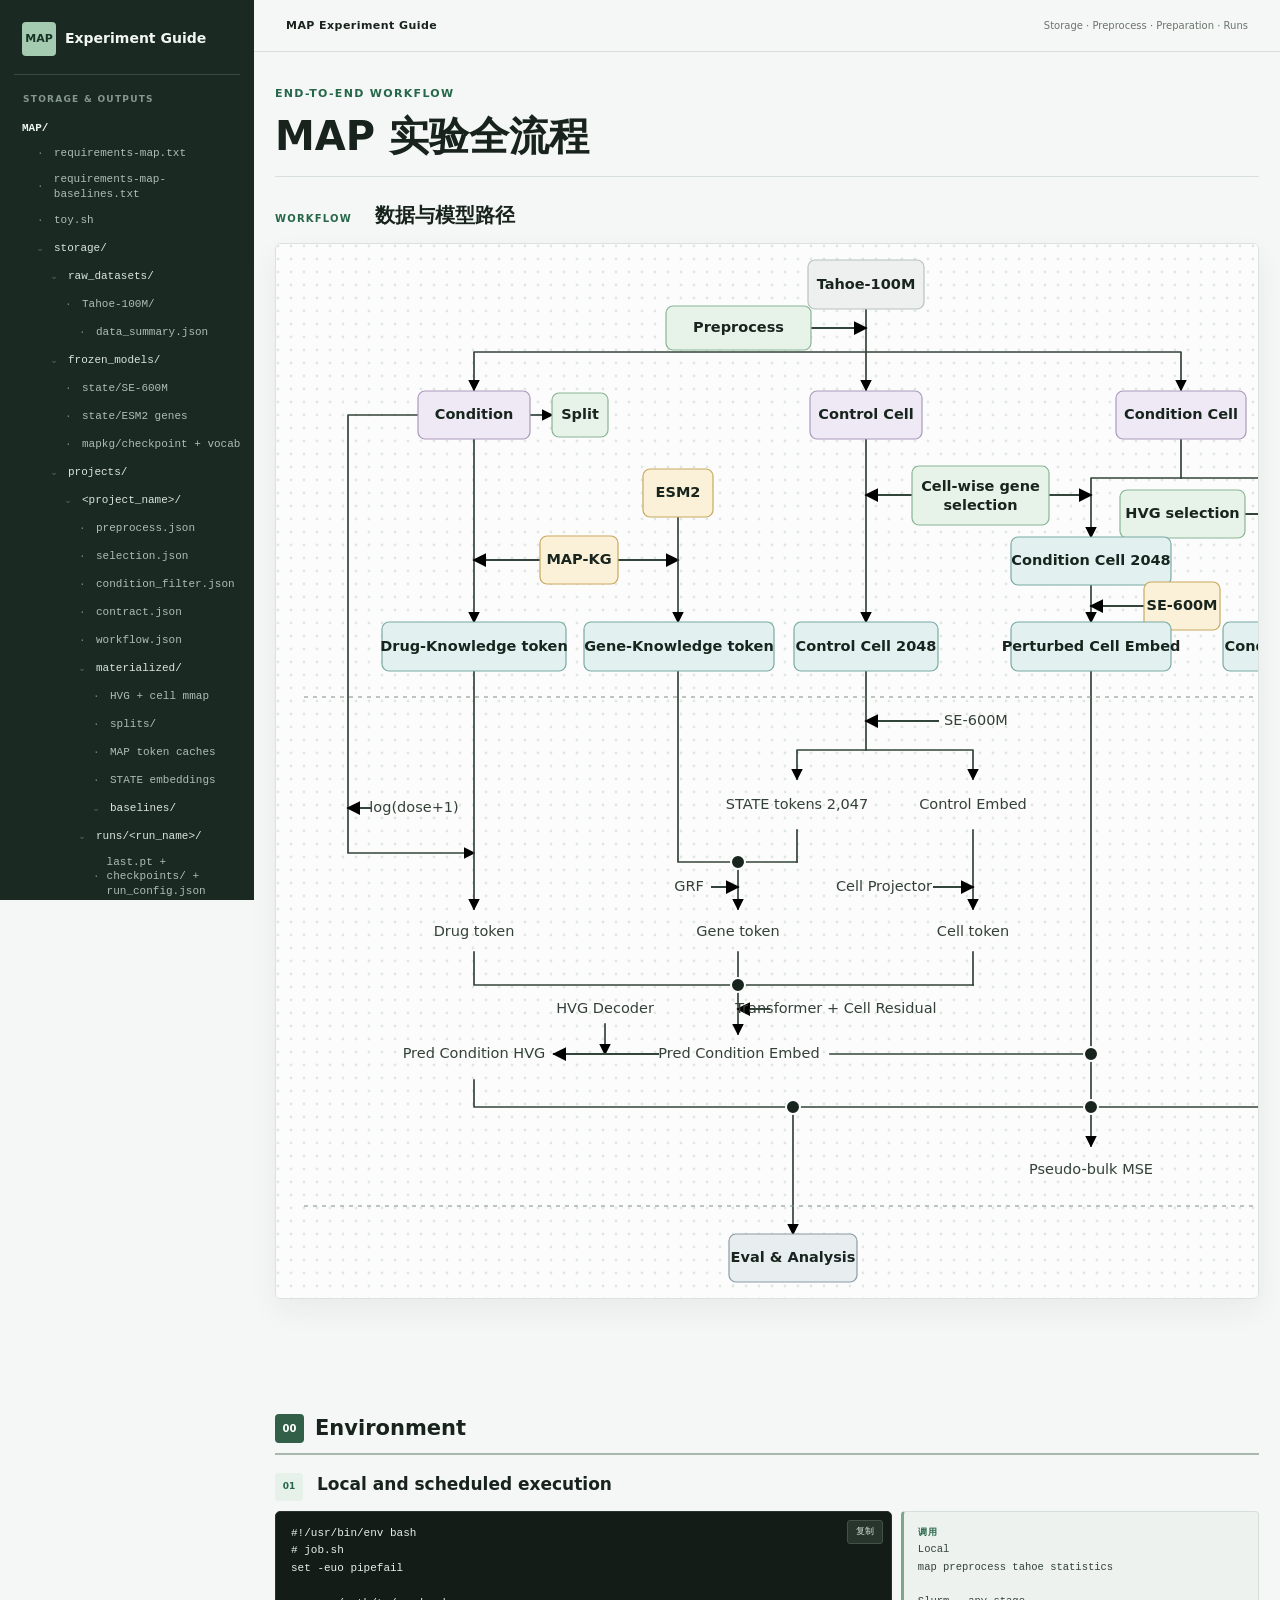
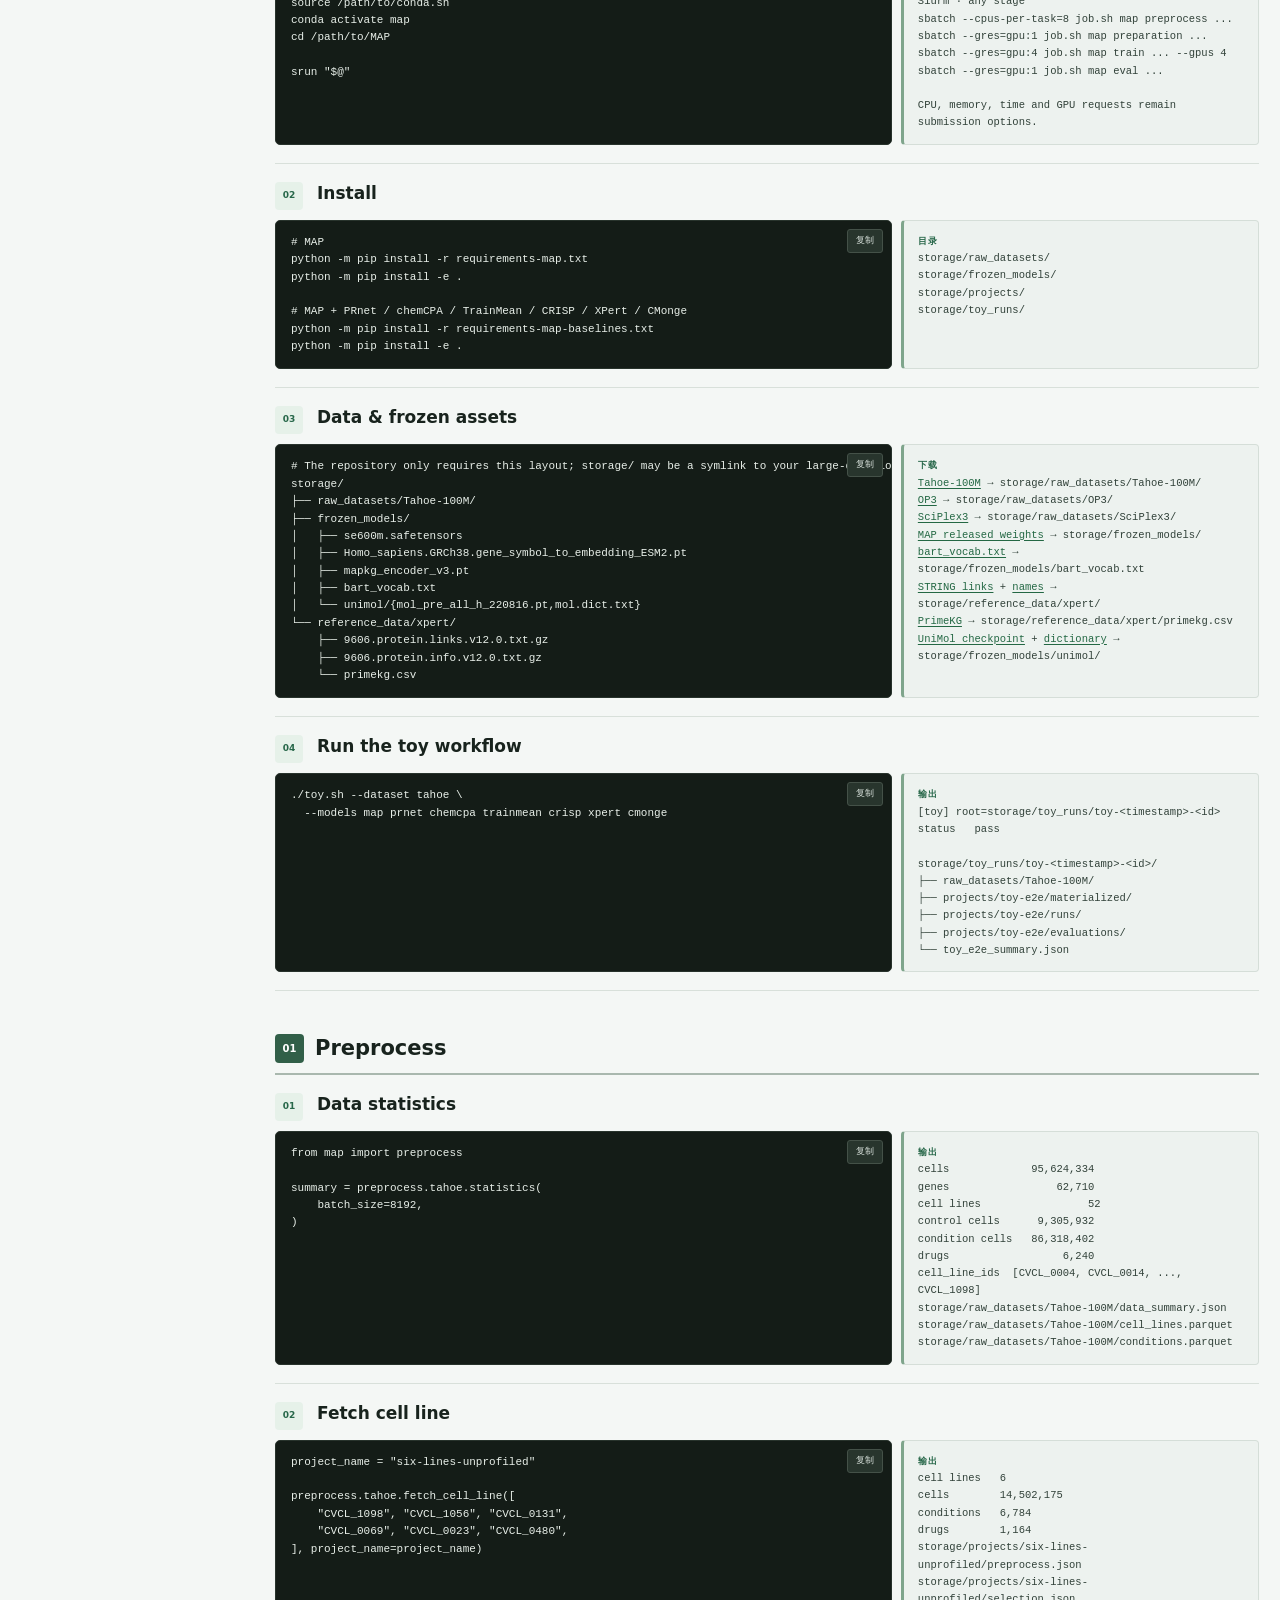
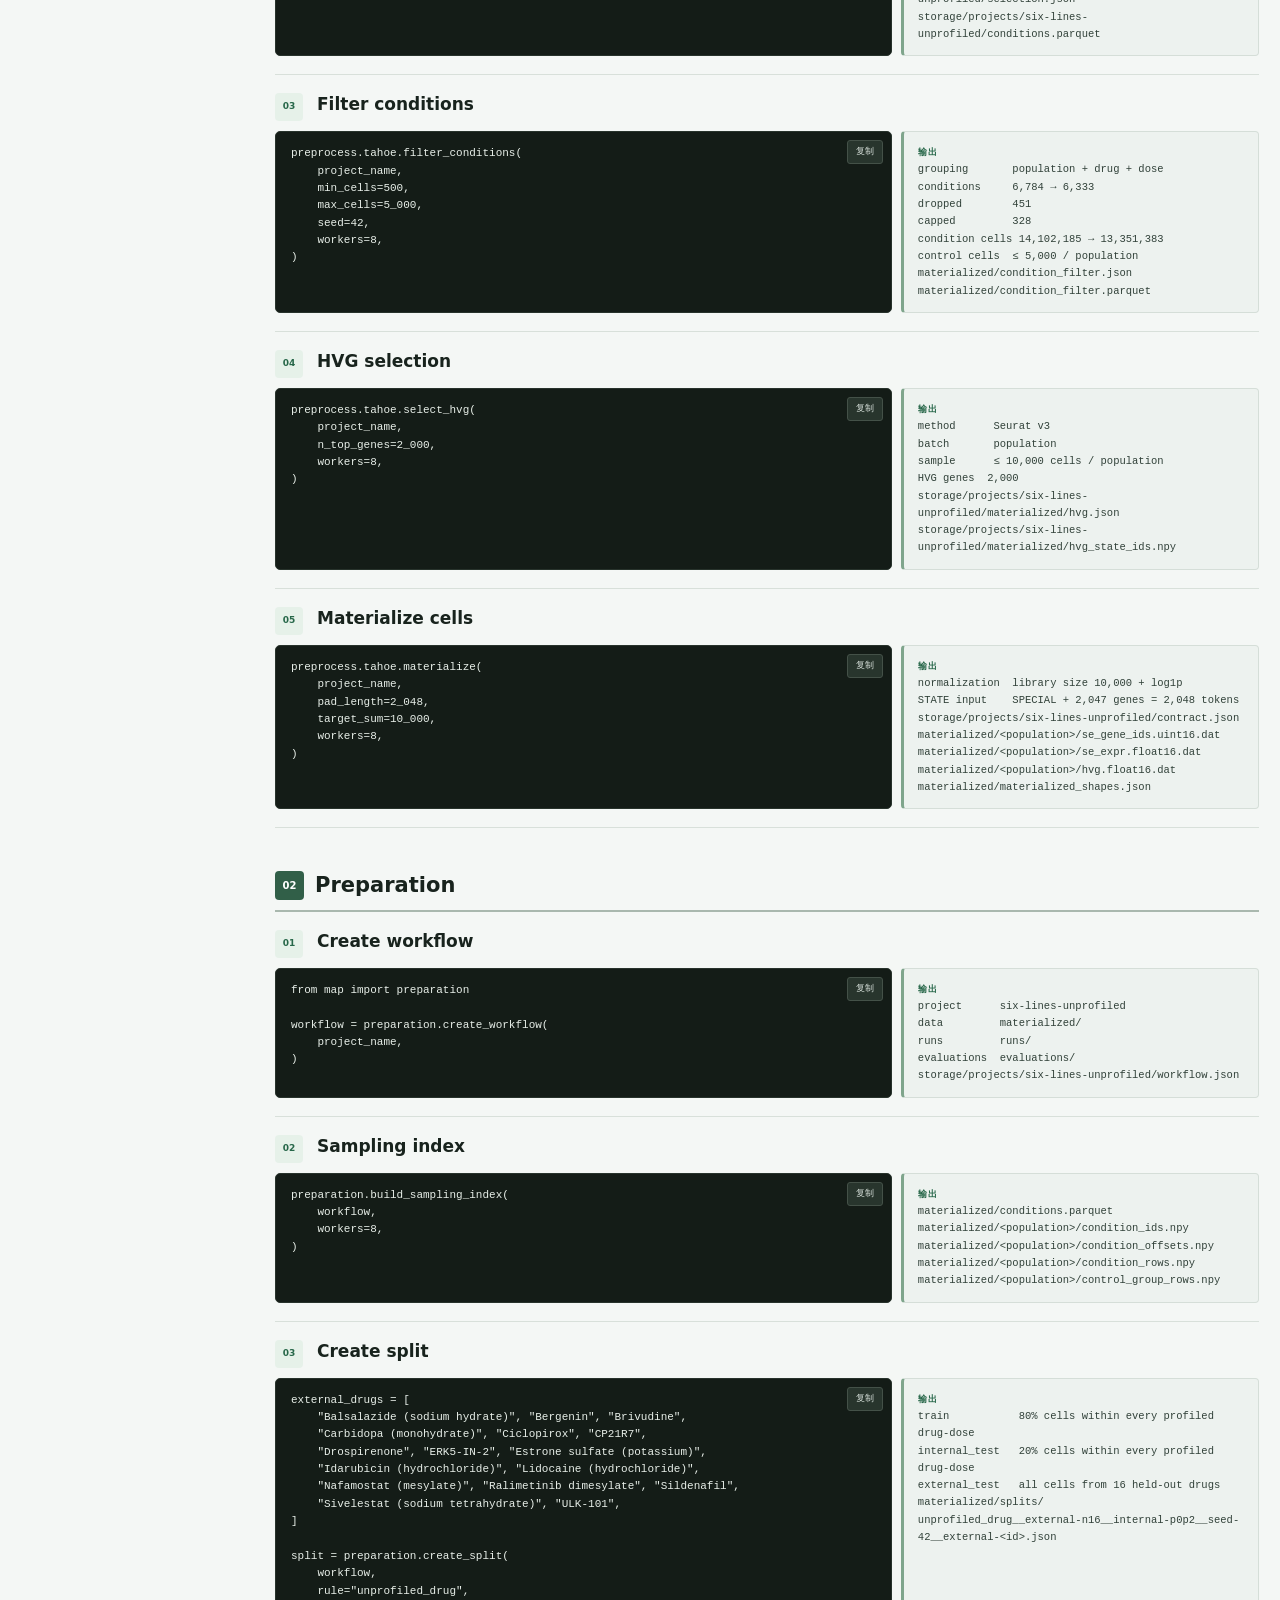
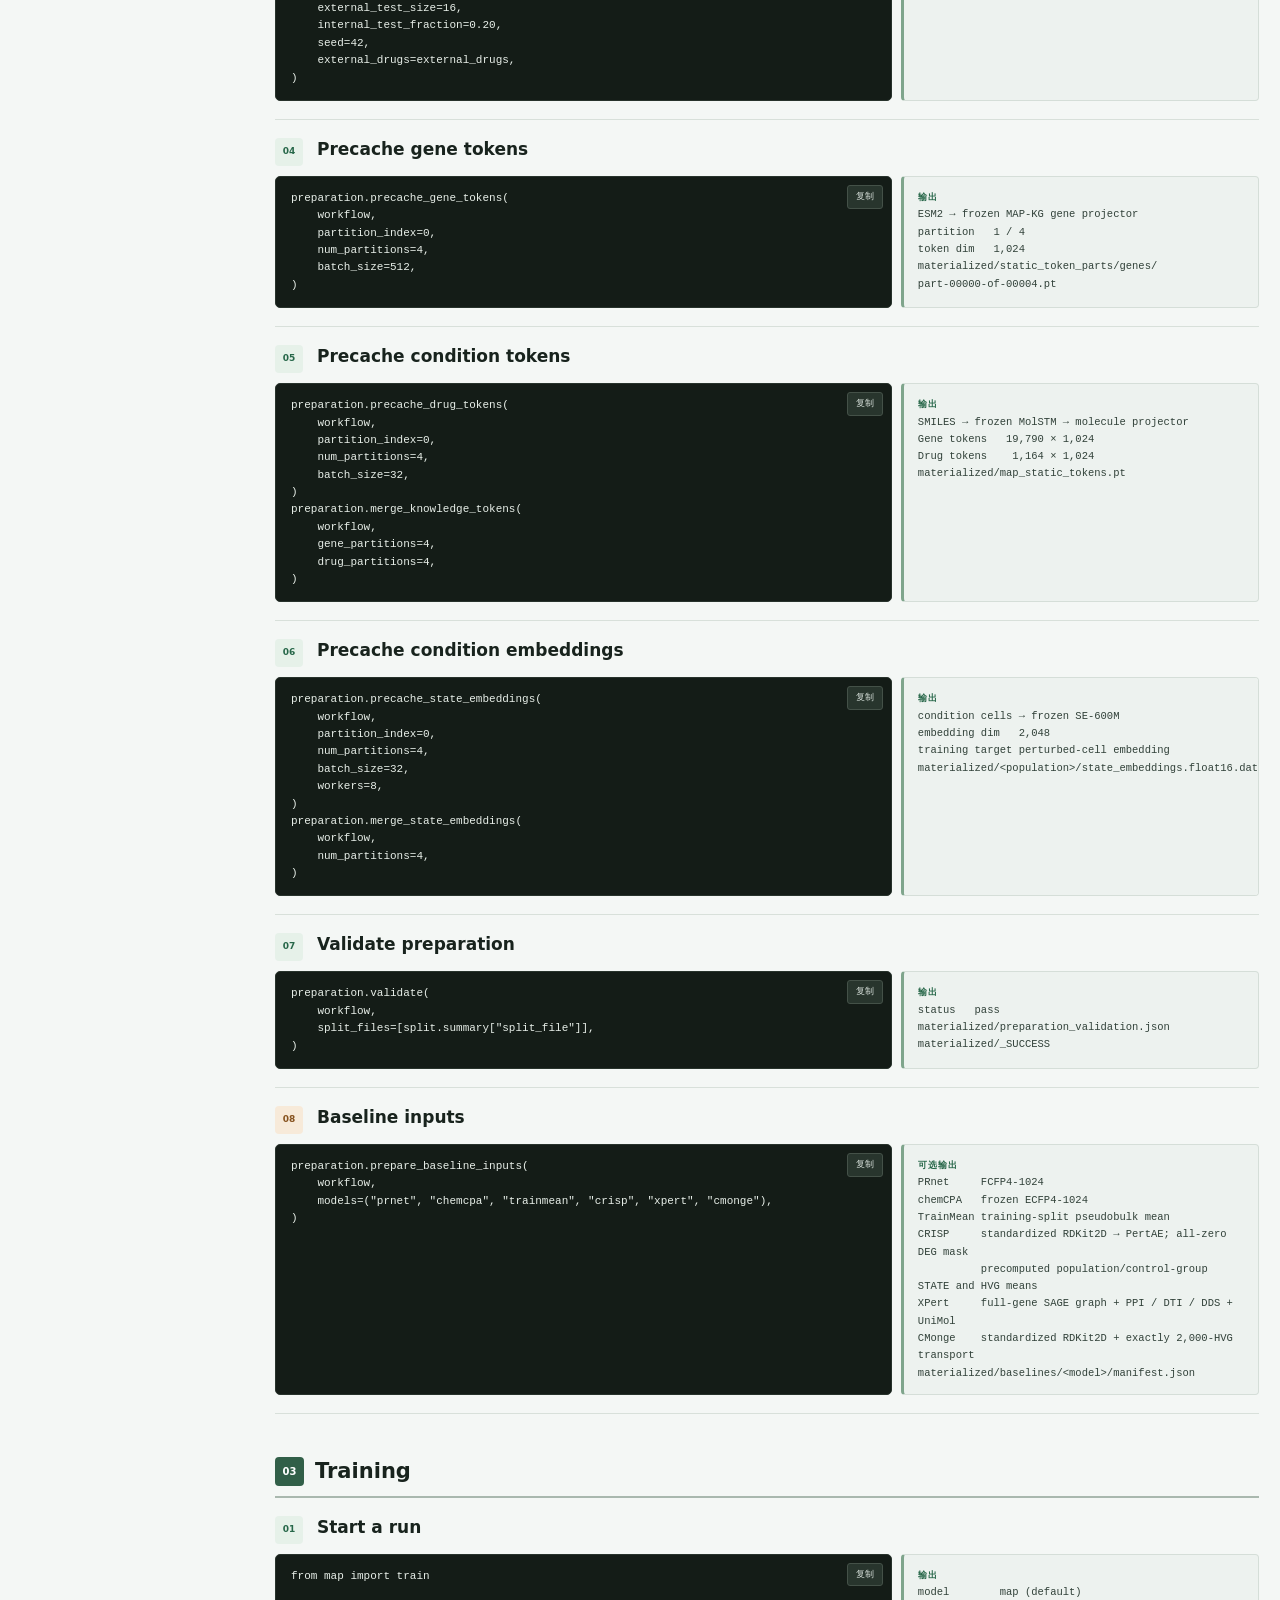
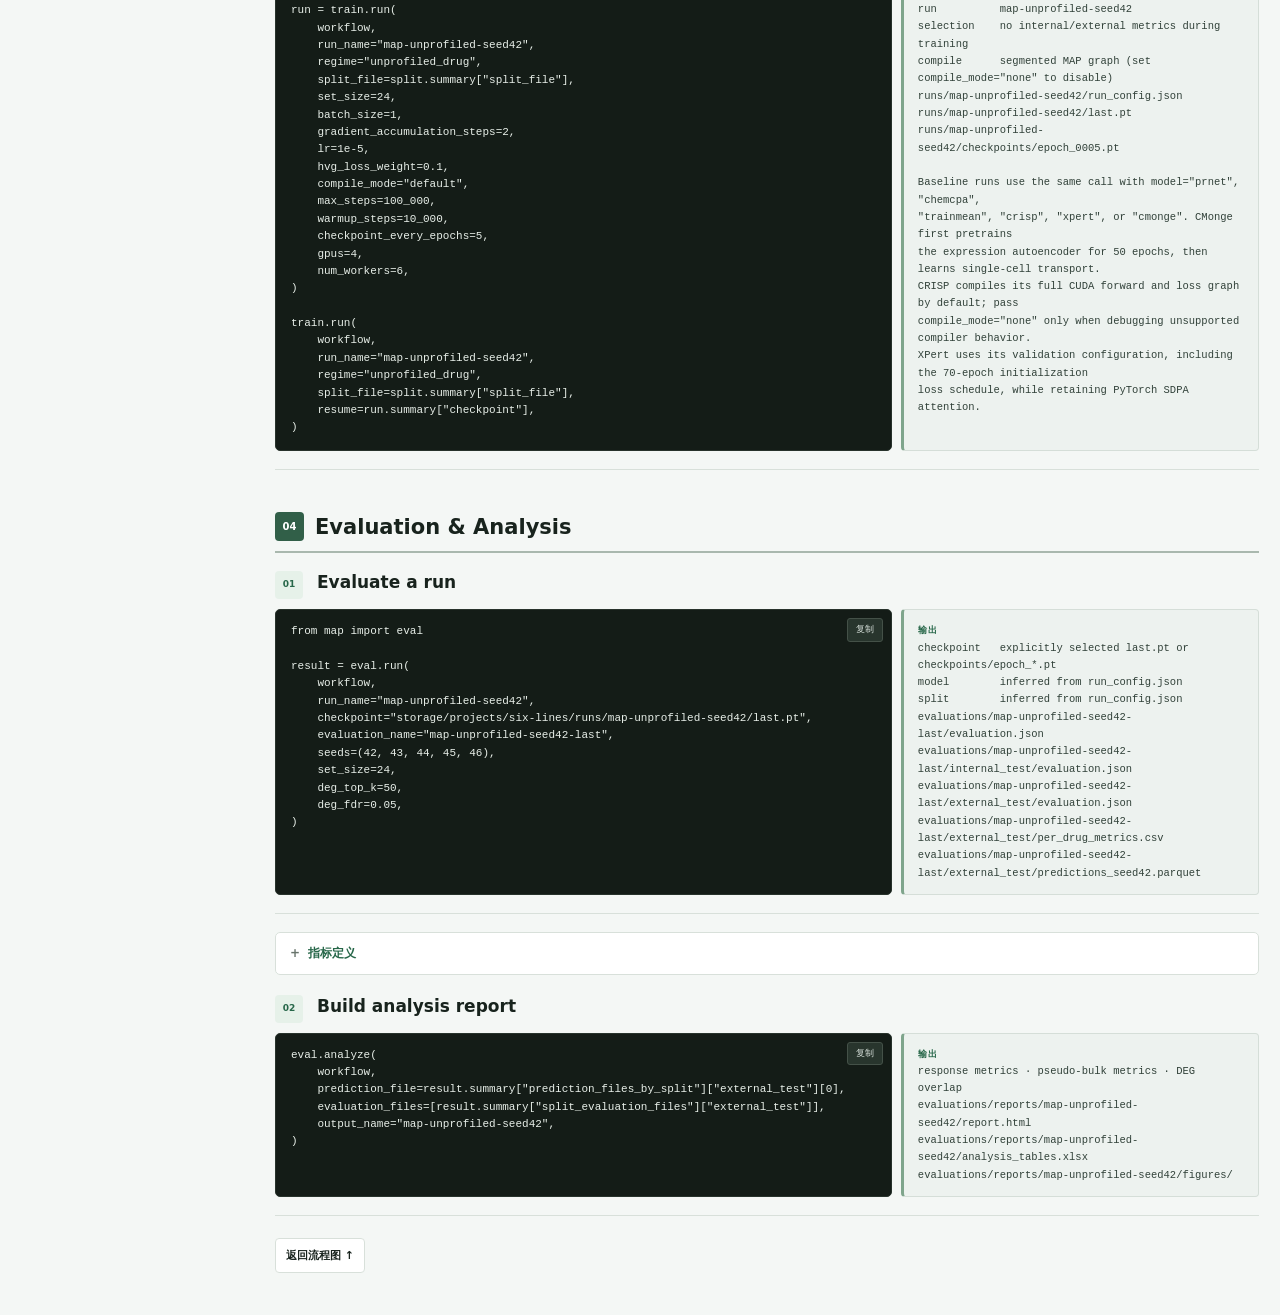
==== commit 4fe5ed78: "Release self-contained MAP experiment package" ====
--- a/docs/index.html
+++ b/docs/index.html
@@ -105,7 +105,7 @@
             <g id="entity-cell-cache" class="diagram-node node-artifact" data-entity="cellCache"><rect x="735" y="378" width="160" height="49"></rect><text x="815" y="402.5">Perturbed Cell Embed</text></g>
             <g class="diagram-node node-artifact"><rect x="947" y="378" width="122" height="49"></rect><text x="1008" y="402.5">Condition HVG</text></g>
 
-            <g class="internal-text"><text x="138" y="564">log(dose+1)</text><text x="700" y="477">SE-600M</text><text x="521" y="561">Gene-wise STATE token</text><text x="697" y="561">Control Embed</text><text x="413" y="643">GRF</text><text x="608" y="643">Cell Projector</text><text x="198" y="688">Drug token</text><text x="462" y="688">Gene token</text><text x="697" y="688">Cell token</text><text x="560" y="765">Llama Transformer</text><text x="329" y="765">HVG Decoder</text><text x="198" y="810">Pred Condition HVG</text><text x="463" y="810">Pred Condition Embed</text><text x="815" y="926">Pseudo-bulk MSE</text></g>
+            <g class="internal-text"><text x="138" y="564">log(dose+1)</text><text x="700" y="477">SE-600M</text><text x="521" y="561">STATE tokens 2,047</text><text x="697" y="561">Control Embed</text><text x="413" y="643">GRF</text><text x="608" y="643">Cell Projector</text><text x="198" y="688">Drug token</text><text x="462" y="688">Gene token</text><text x="697" y="688">Cell token</text><text x="560" y="765">Transformer + Cell Residual</text><text x="329" y="765">HVG Decoder</text><text x="198" y="810">Pred Condition HVG</text><text x="463" y="810">Pred Condition Embed</text><text x="815" y="926">Pseudo-bulk MSE</text></g>
 
             <g id="entity-evaluations" class="diagram-node node-evaluation" data-entity="evaluations"><rect x="453" y="990" width="128" height="48"></rect><text x="517" y="1014">Eval &amp; Analysis</text></g>
           </svg>
@@ -232,27 +232,50 @@
 storage/projects/six-lines-unprofiled/conditions.parquet</pre></div>
       </section>
 
+      <section id="filter-conditions" class="chapter-section anchor-section lesson">
+        <div class="lesson-head"><span>03</span><div><h2>Filter conditions</h2></div></div>
+        <div class="lesson-body"><div class="code-block"><button class="copy" type="button">复制</button><pre><code>preprocess.tahoe.filter_conditions(
+    project_name,
+    min_cells=500,
+    max_cells=5_000,
+    seed=42,
+    workers=8,
+)</code></pre></div><pre class="real-output"><b>输出</b>
+grouping       population + drug + dose
+conditions     6,784 → 6,333
+dropped        451
+capped         328
+condition cells 14,102,185 → 13,351,383
+control cells  ≤ 5,000 / population
+materialized/condition_filter.json
+materialized/condition_filter.parquet</pre></div>
+      </section>
+
       <section id="hvg-selection" class="chapter-section anchor-section lesson">
-        <div class="lesson-head"><span>03</span><div><h2>HVG selection</h2></div></div>
+        <div class="lesson-head"><span>04</span><div><h2>HVG selection</h2></div></div>
         <div class="lesson-body"><div class="code-block"><button class="copy" type="button">复制</button><pre><code>preprocess.tahoe.select_hvg(
     project_name,
     n_top_genes=2_000,
     workers=8,
 )</code></pre></div><pre class="real-output"><b>输出</b>
 method      Seurat v3
+batch       population
+sample      ≤ 10,000 cells / population
 HVG genes  2,000
 storage/projects/six-lines-unprofiled/materialized/hvg.json
 storage/projects/six-lines-unprofiled/materialized/hvg_state_ids.npy</pre></div>
       </section>
 
       <section id="materialize" class="chapter-section anchor-section lesson">
-        <div class="lesson-head"><span>04</span><div><h2>Materialize cells</h2></div></div>
+        <div class="lesson-head"><span>05</span><div><h2>Materialize cells</h2></div></div>
         <div class="lesson-body"><div class="code-block"><button class="copy" type="button">复制</button><pre><code>preprocess.tahoe.materialize(
     project_name,
-    num_gene_tokens=2_048,
+    pad_length=2_048,
     target_sum=10_000,
     workers=8,
 )</code></pre></div><pre class="real-output"><b>输出</b>
+normalization  library size 10,000 + log1p
+STATE input    SPECIAL + 2,047 genes = 2,048 tokens
 storage/projects/six-lines-unprofiled/contract.json
 materialized/&lt;population&gt;/se_gene_ids.uint16.dat
 materialized/&lt;population&gt;/se_expr.float16.dat
@@ -291,18 +314,28 @@
 
       <section id="split" class="chapter-section anchor-section lesson">
         <div class="lesson-head"><span>03</span><div><h2>Create split</h2></div></div>
-        <div class="lesson-body"><div class="code-block"><button class="copy" type="button">复制</button><pre><code>split = preparation.create_split(
+        <div class="lesson-body"><div class="code-block"><button class="copy" type="button">复制</button><pre><code>external_drugs = [
+    "Balsalazide (sodium hydrate)", "Bergenin", "Brivudine",
+    "Carbidopa (monohydrate)", "Ciclopirox", "CP21R7",
+    "Drospirenone", "ERK5-IN-2", "Estrone sulfate (potassium)",
+    "Idarubicin (hydrochloride)", "Lidocaine (hydrochloride)",
+    "Nafamostat (mesylate)", "Ralimetinib dimesylate", "Sildenafil",
+    "Sivelestat (sodium tetrahydrate)", "ULK-101",
+]
+
+split = preparation.create_split(
     workflow,
     rule="unprofiled_drug",
-    test_size=16,
-    val_size=16,
+    external_test_size=16,
+    internal_test_fraction=0.20,
     seed=42,
-)</code></pre></div><pre class="real-output"><b>输出</b>
-train    6,208 conditions
-val        288 · 16 drugs
-test       288 · 16 drugs
+    external_drugs=external_drugs,
+)</code></pre></div><pre class="real-output"><b>输出</b>
+train           80% cells within every profiled drug-dose
+internal_test   20% cells within every profiled drug-dose
+external_test   all cells from 16 held-out drugs
 materialized/splits/
-unprofiled_drug__test-n16__val-n16__seed-42.json</pre></div>
+unprofiled_drug__external-n16__internal-p0p2__seed-42__external-&lt;id&gt;.json</pre></div>
       </section>
 
       <section id="knowledge-gene" class="chapter-section anchor-section lesson">
@@ -378,9 +411,10 @@
 PRnet     FCFP4-1024
 chemCPA   frozen ECFP4-1024
 TrainMean training-split pseudobulk mean
-CRISP     standardized RDKit2D → PertAE
-XPert     STRING PPI + PrimeKG DTI + DDS + UniMol
-CMonge    standardized RDKit2D drug context
+CRISP     standardized RDKit2D → PertAE; all-zero DEG mask
+          precomputed population/control-group STATE and HVG means
+XPert     full-gene SAGE graph + PPI / DTI / DDS + UniMol
+CMonge    standardized RDKit2D + exactly 2,000-HVG transport
 materialized/baselines/&lt;model&gt;/manifest.json</pre></div>
       </section>
 
@@ -399,20 +433,36 @@
     gradient_accumulation_steps=2,
     lr=1e-5,
     hvg_loss_weight=0.1,
+    compile_mode="default",
     max_steps=100_000,
     warmup_steps=10_000,
+    checkpoint_every_epochs=5,
     gpus=4,
     num_workers=6,
+)
+
+train.run(
+    workflow,
+    run_name="map-unprofiled-seed42",
+    regime="unprofiled_drug",
+    split_file=split.summary["split_file"],
+    resume=run.summary["checkpoint"],
 )</code></pre></div><pre class="real-output"><b>输出</b>
 model        map (default)
 run          map-unprofiled-seed42
+selection    no internal/external metrics during training
+compile      segmented MAP graph (set compile_mode="none" to disable)
 runs/map-unprofiled-seed42/run_config.json
-runs/map-unprofiled-seed42/best.pt
 runs/map-unprofiled-seed42/last.pt
+runs/map-unprofiled-seed42/checkpoints/epoch_0005.pt
 
 Baseline runs use the same call with model="prnet", "chemcpa",
 "trainmean", "crisp", "xpert", or "cmonge". CMonge first pretrains
-the expression autoencoder for 50 epochs, then learns single-cell transport.</pre></div>
+the expression autoencoder for 50 epochs, then learns single-cell transport.
+CRISP compiles its full CUDA forward and loss graph by default; pass
+compile_mode="none" only when debugging unsupported compiler behavior.
+XPert uses its validation configuration, including the 70-epoch initialization
+loss schedule, while retaining PyTorch SDPA attention.</pre></div>
       </section>
 
       <header id="evaluation" class="detail-stage"><span>04</span><h2>Evaluation &amp; Analysis</h2></header>
@@ -423,17 +473,21 @@
 result = eval.run(
     workflow,
     run_name="map-unprofiled-seed42",
+    checkpoint="storage/projects/six-lines/runs/map-unprofiled-seed42/last.pt",
+    evaluation_name="map-unprofiled-seed42-last",
     seeds=(42, 43, 44, 45, 46),
     set_size=24,
     deg_top_k=50,
     deg_fdr=0.05,
 )</code></pre></div><pre class="real-output"><b>输出</b>
-checkpoint   runs/map-unprofiled-seed42/best.pt
+checkpoint   explicitly selected last.pt or checkpoints/epoch_*.pt
 model        inferred from run_config.json
 split        inferred from run_config.json
-evaluations/map-unprofiled-seed42/evaluation.json
-evaluations/map-unprofiled-seed42/runs.csv
-evaluations/map-unprofiled-seed42/predictions_seed42.parquet</pre></div>
+evaluations/map-unprofiled-seed42-last/evaluation.json
+evaluations/map-unprofiled-seed42-last/internal_test/evaluation.json
+evaluations/map-unprofiled-seed42-last/external_test/evaluation.json
+evaluations/map-unprofiled-seed42-last/external_test/per_drug_metrics.csv
+evaluations/map-unprofiled-seed42-last/external_test/predictions_seed42.parquet</pre></div>
       </section>
 
       <details class="metric-definitions">
@@ -470,8 +524,8 @@
         <div class="lesson-head"><span>02</span><div><h2>Build analysis report</h2></div></div>
         <div class="lesson-body"><div class="code-block"><button class="copy" type="button">复制</button><pre><code>eval.analyze(
     workflow,
-    prediction_file=result.summary["prediction_files"][0],
-    evaluation_files=[result.summary["evaluation_file"]],
+    prediction_file=result.summary["prediction_files_by_split"]["external_test"][0],
+    evaluation_files=[result.summary["split_evaluation_files"]["external_test"]],
     output_name="map-unprofiled-seed42",
 )</code></pre></div><pre class="real-output"><b>输出</b>
 response metrics · pseudo-bulk metrics · DEG overlap
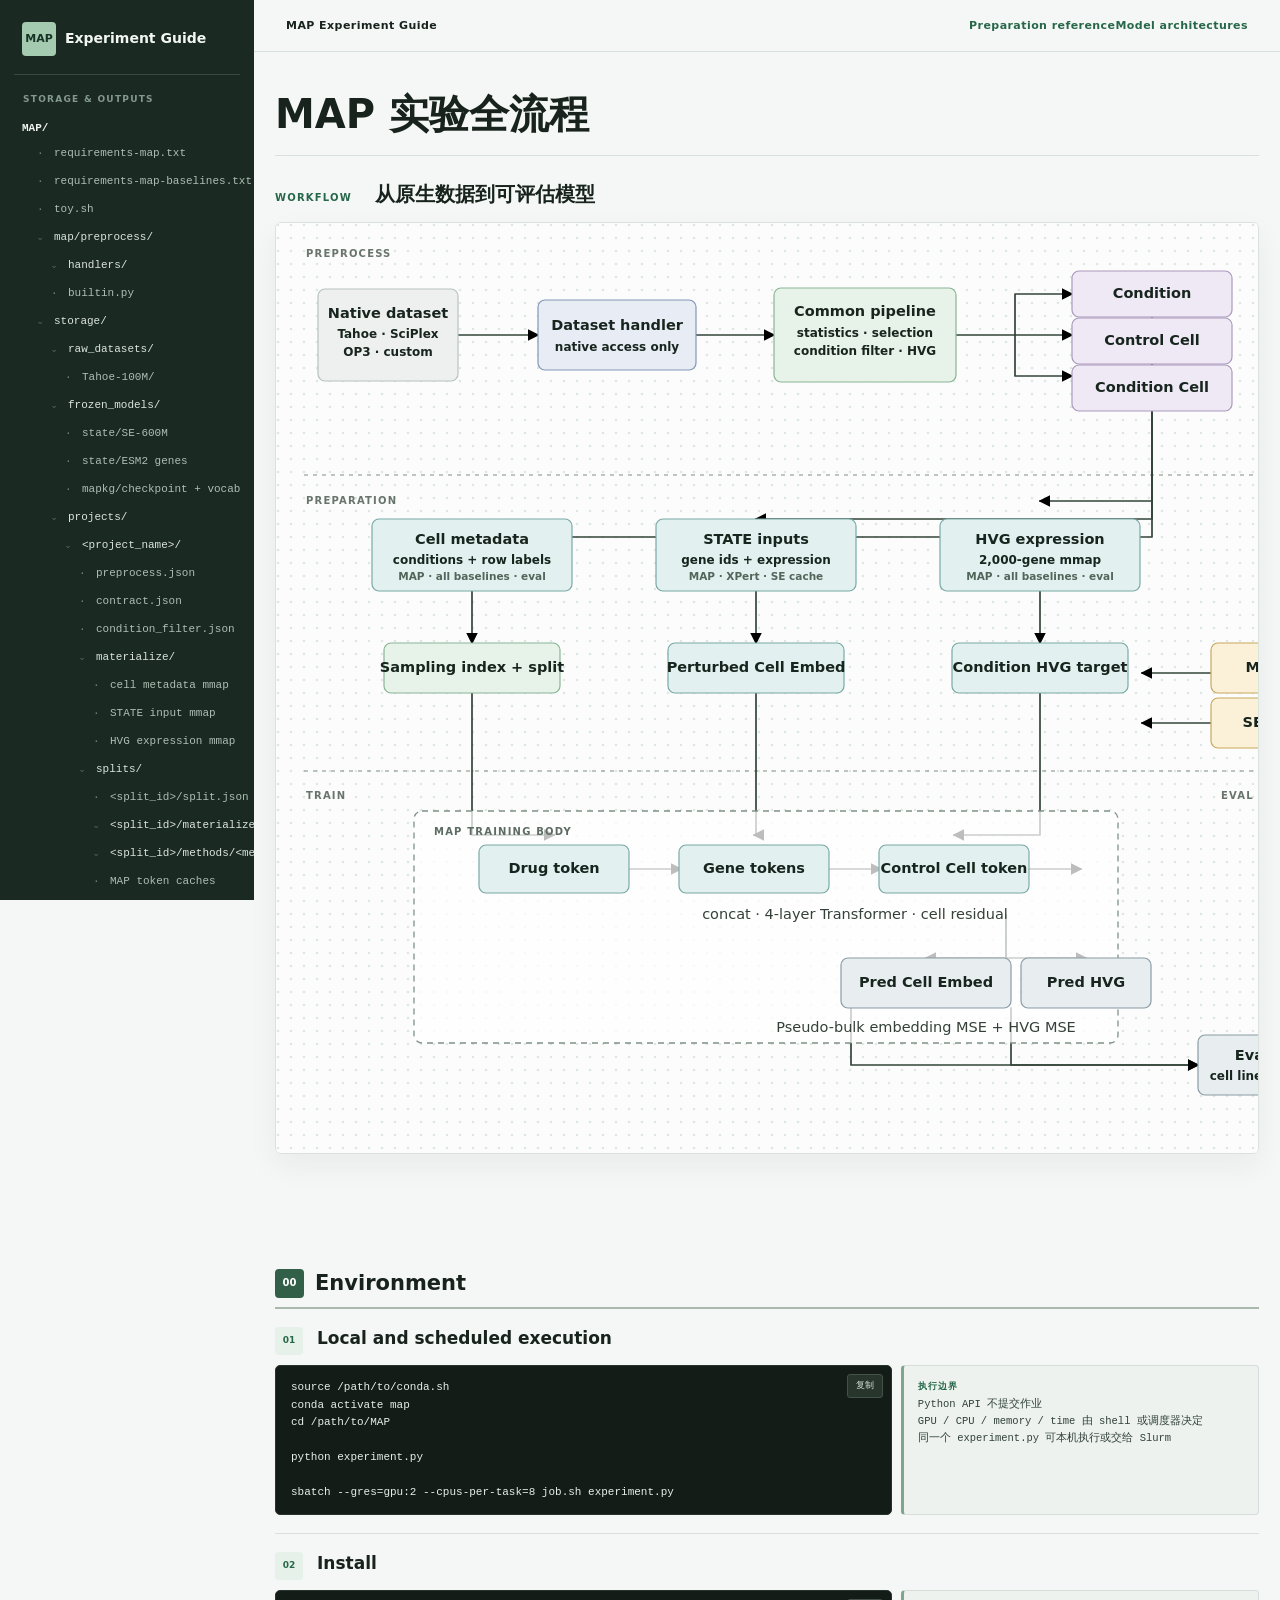
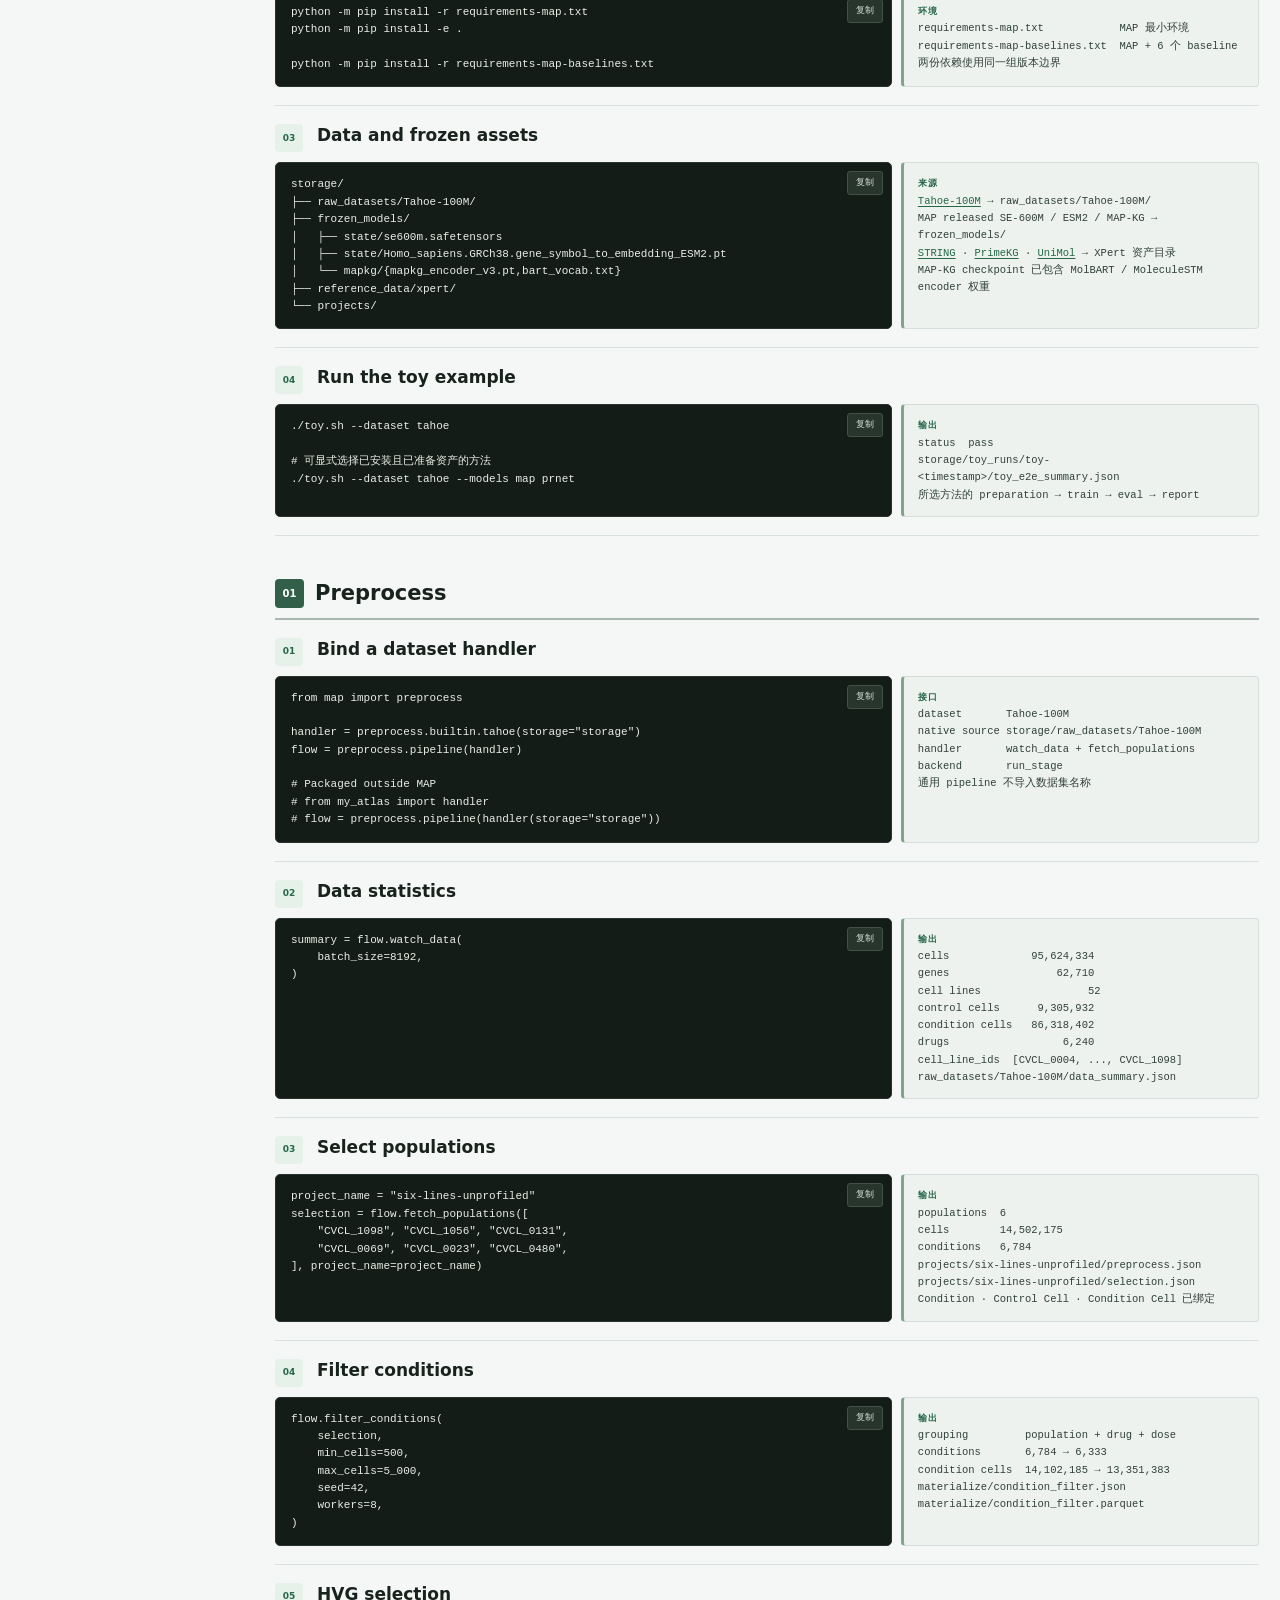
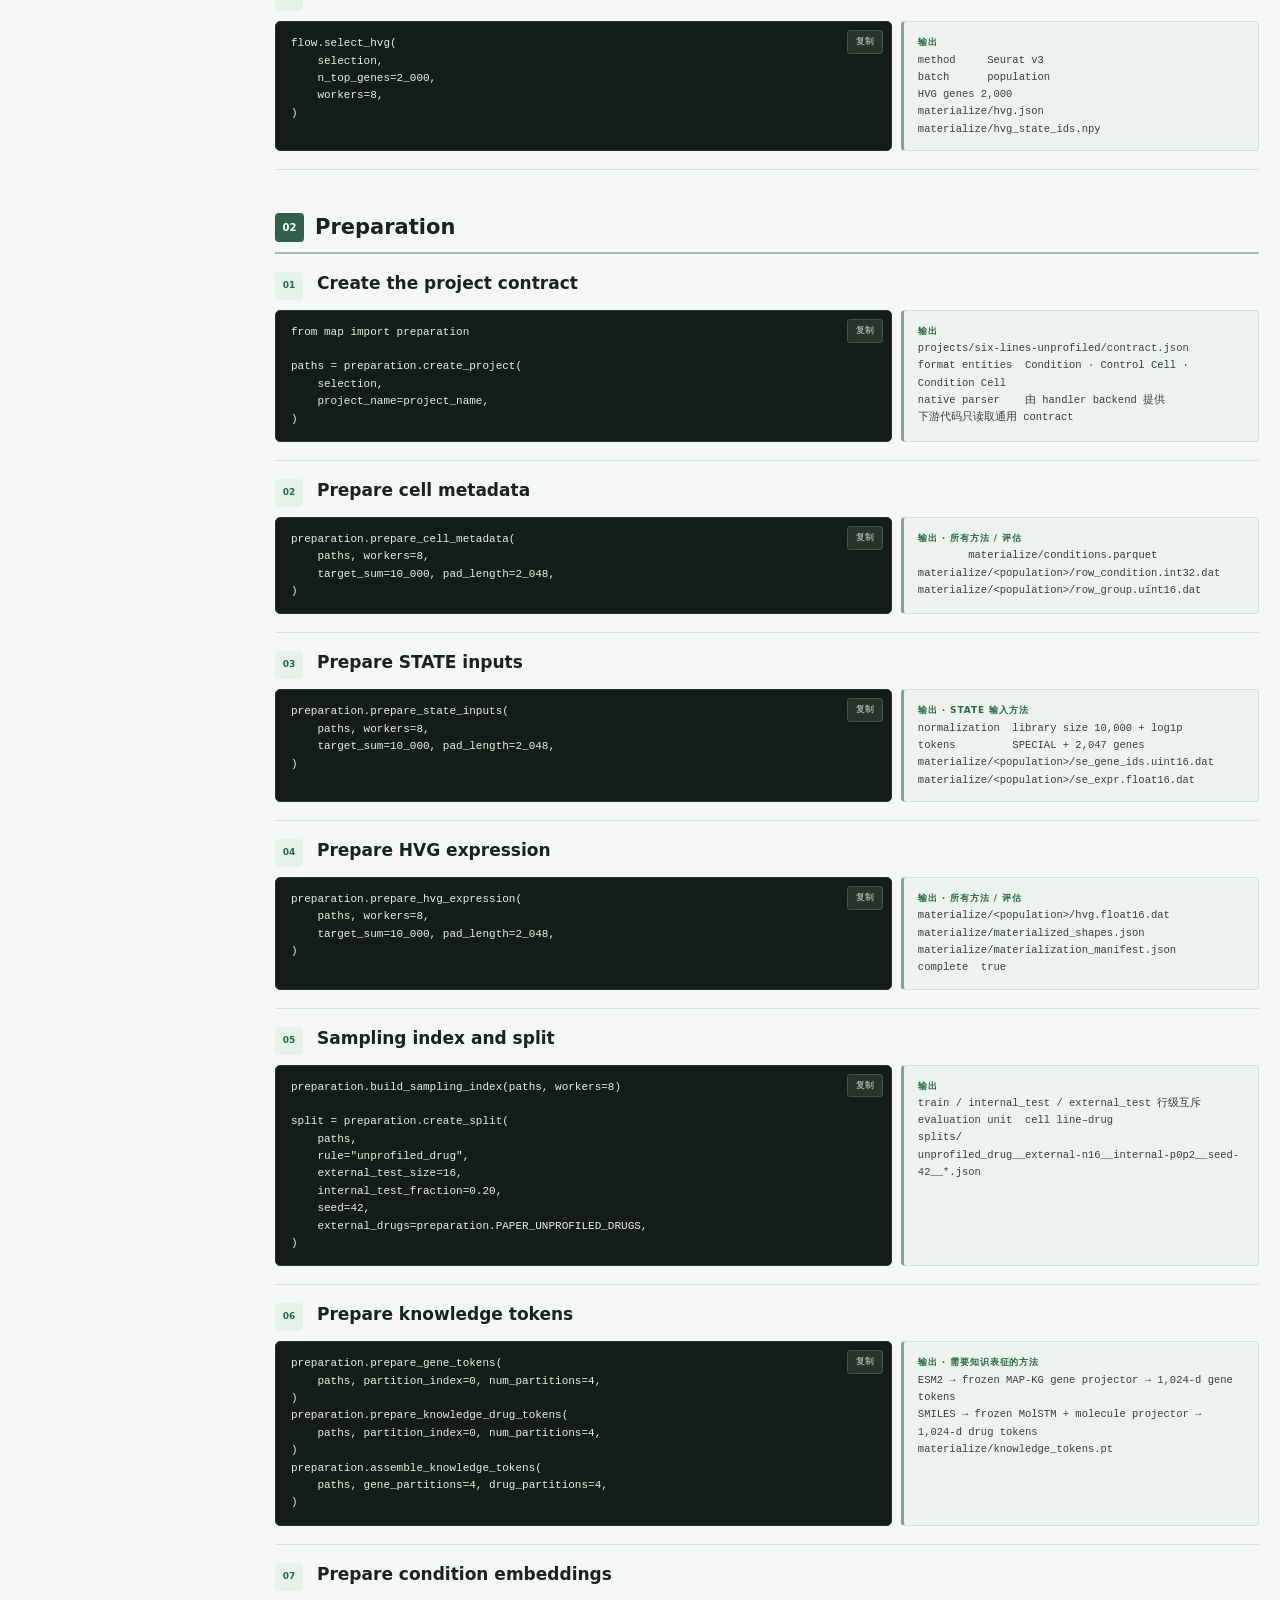
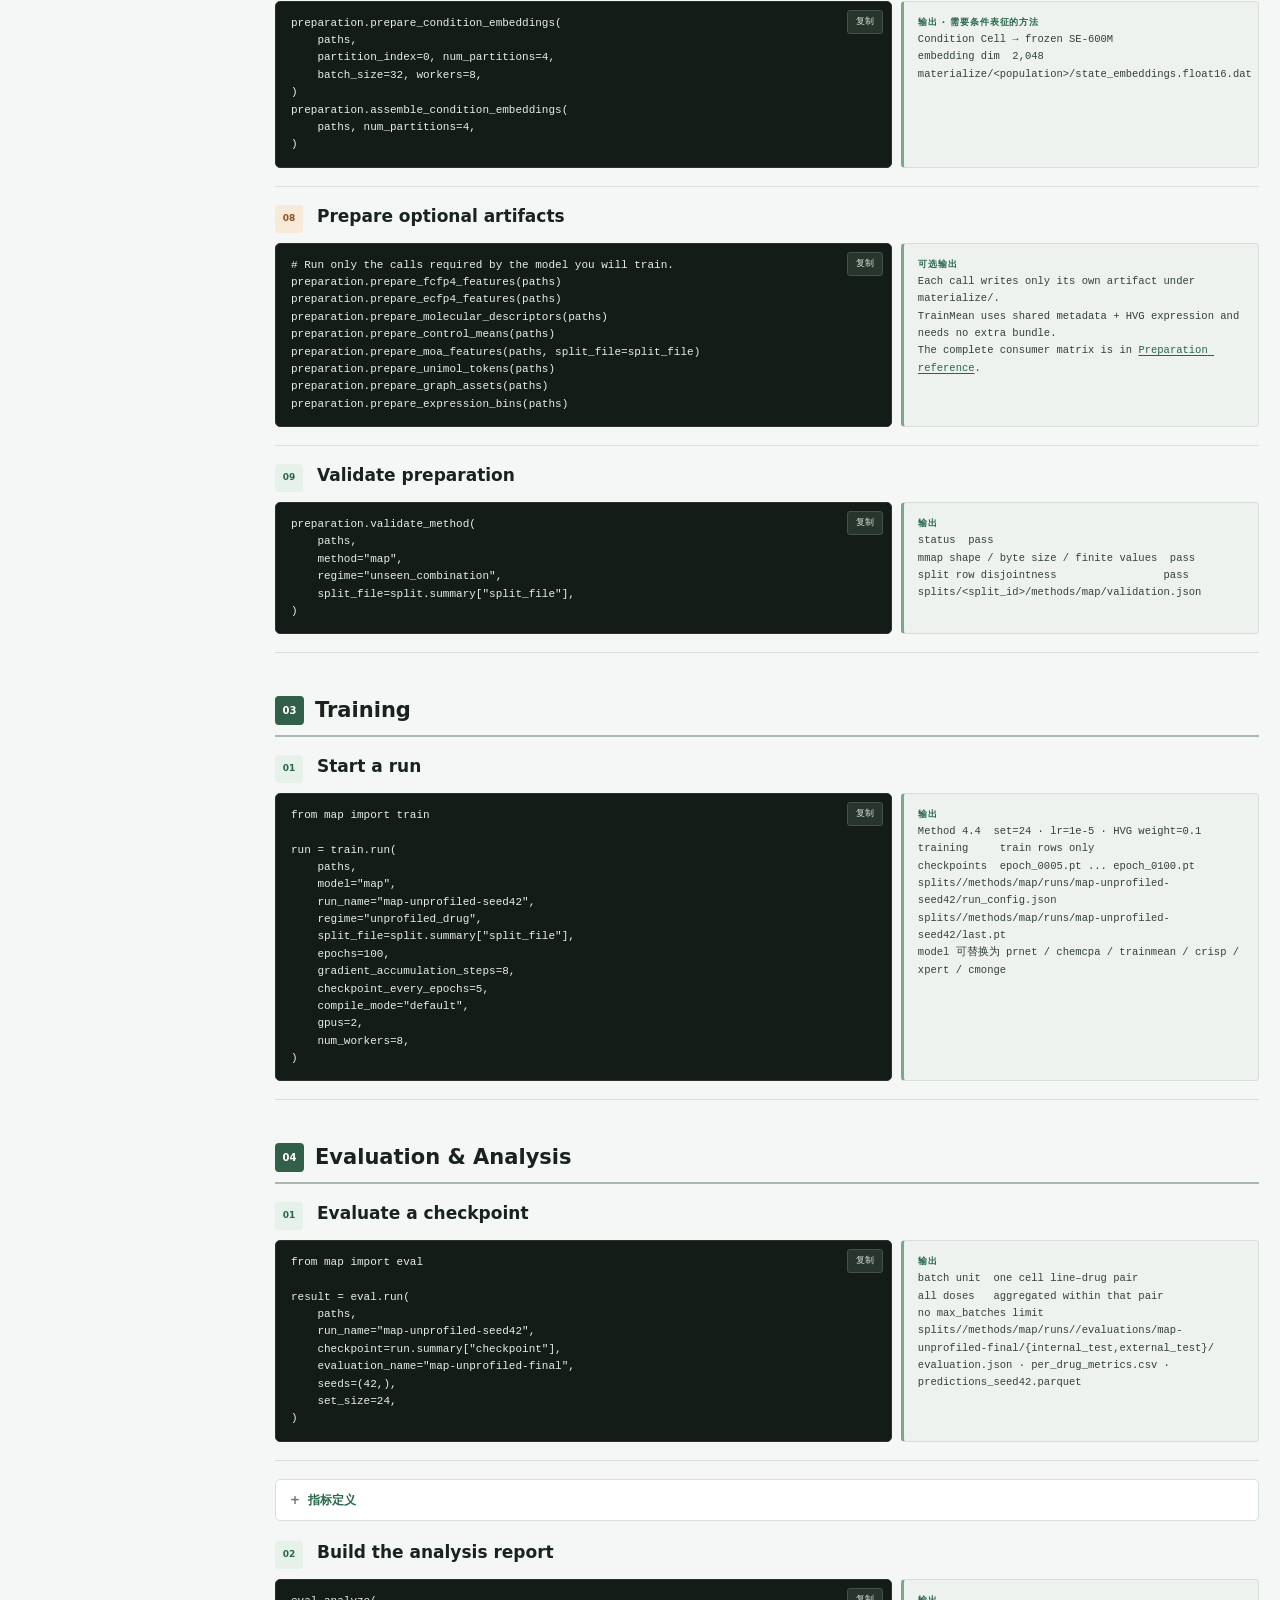
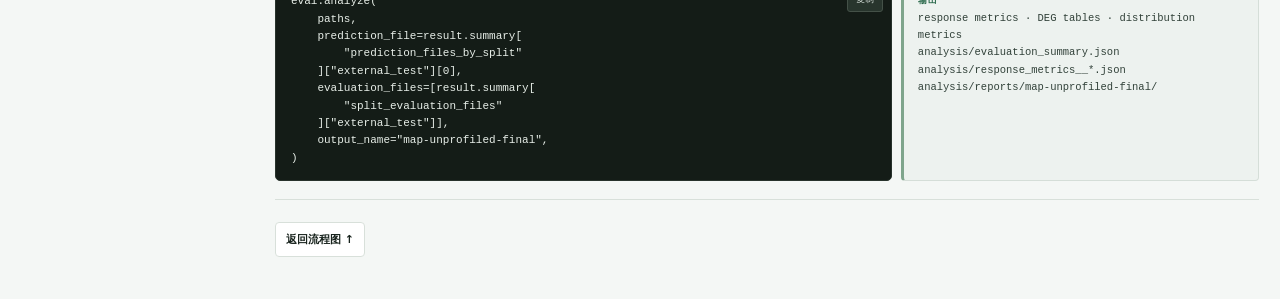
==== commit 804ea1bb: "Prepare minimal MAP release package" ====
--- a/docs/index.html
+++ b/docs/index.html
@@ -10,197 +10,176 @@
 <div class="app-shell">
   <aside></aside>
   <main>
-    <div class="topbar"><a href="#top">MAP Experiment Guide</a><span>Storage · Preprocess · Preparation · Runs</span></div>
+    <div class="topbar"><a href="#top">MAP Experiment Guide</a><span><a class="topbar-link" href="preparation.md">Preparation reference</a><a class="topbar-link" href="baselines.html">Model architectures</a></span></div>
+
     <div class="overview overview-map">
-      <header id="top" class="hero map-hero anchor-section">
-        <span class="kicker">END-TO-END WORKFLOW</span>
-        <h1>MAP 实验全流程</h1>
-      </header>
+      <header id="top" class="hero map-hero anchor-section"><h1>MAP 实验全流程</h1></header>
 
       <section class="map-section" aria-labelledby="map-title">
-        <div class="section-intro"><span>Workflow</span><h2 id="map-title">数据与模型路径</h2></div>
-        <div class="map-scroll" role="region" aria-label="MAP 数据和训练流程图" tabindex="0">
-          <svg id="entity-workspace" class="map-diagram" viewBox="0 0 1140 1054" role="img" aria-labelledby="diagram-title diagram-desc" data-entity="workspace">
-            <title id="diagram-title">MAP 数据、预嵌入、训练与评估流程</title>
-            <desc id="diagram-desc">Tahoe-100M 经 Preprocess 写入通用 materialized 数据，Preparation 建立 workflow、split 与冻结模型缓存，再进入 MAP 训练和下游评估。</desc>
+        <div class="section-intro"><span>Workflow</span><h2 id="map-title">从原生数据到可评估模型</h2></div>
+        <div class="map-scroll" role="region" aria-label="MAP 通用数据、准备、训练与评估流程" tabindex="0">
+          <svg id="entity-workspace" class="map-diagram" viewBox="0 0 1140 930" role="img" aria-labelledby="diagram-title diagram-desc" data-entity="workspace">
+            <title id="diagram-title">MAP 通用实验流程</title>
+            <desc id="diagram-desc">数据集 handler 把原生数据映射为 Condition、Control Cell 和 Condition Cell，通用流程逐项物化数据并生成缓存，随后进入 MAP 训练、评估和分析。</desc>
             <defs>
-              <pattern id="dot-grid" width="13" height="13" patternUnits="userSpaceOnUse"><circle cx="2" cy="2" r="1.4" fill="#dfe7e2"></circle></pattern>
+              <pattern id="dot-grid" width="13" height="13" patternUnits="userSpaceOnUse"><circle cx="2" cy="2" r="1.35" fill="#dfe7e2"></circle></pattern>
               <marker id="diagram-arrow" viewBox="0 0 8 8" refX="7" refY="4" markerWidth="7" markerHeight="7" orient="auto"><path d="M0 0L8 4L0 8Z"></path></marker>
             </defs>
-            <rect width="1140" height="1054" fill="#fbfcfb"></rect>
-            <rect width="1140" height="1054" fill="url(#dot-grid)"></rect>
+            <rect width="1140" height="930" fill="#fbfcfb"></rect>
+            <rect width="1140" height="930" fill="url(#dot-grid)"></rect>
+
+            <g class="diagram-phase-label">
+              <text x="30" y="34">PREPROCESS</text>
+              <text x="30" y="281">PREPARATION</text>
+              <text x="30" y="576">TRAIN</text>
+              <text x="945" y="576">EVAL</text>
+            </g>
+            <line x1="28" y1="252" x2="1112" y2="252" class="phase-divider"></line>
+            <line x1="28" y1="548" x2="1112" y2="548" class="phase-divider"></line>
 
             <g class="diagram-wires">
-              <path d="M590 65V146" class="arrow"></path>
-              <path d="M535 84H590" class="arrow arrow-to-edge"></path>
-              <path d="M590 108H198V146" class="arrow"></path>
-              <path d="M590 108H905V146" class="arrow"></path>
-              <path d="M254 171H276" class="arrow"></path>
-
-              <path d="M198 195V378" class="arrow"></path>
-              <path d="M264 316H198" class="arrow arrow-to-edge"></path>
-              <path d="M342 316H402" class="arrow arrow-to-edge"></path>
-              <path d="M402 273V378" class="arrow"></path>
-              <path d="M590 195V378" class="arrow"></path>
-
-              <path d="M905 195V234H815V293" class="arrow"></path>
-              <path d="M636 251H590" class="arrow arrow-to-edge"></path>
-              <path d="M773 251H815" class="arrow arrow-to-edge"></path>
-              <path d="M905 234H1008V378" class="arrow"></path>
-              <path d="M969 270H1008" class="arrow arrow-to-edge"></path>
-              <path d="M815 341V378" class="arrow"></path>
-              <path d="M868 362H815" class="arrow arrow-to-edge"></path>
-
-              <path d="M142 171H72V609H198" class="arrow"></path>
-              <path d="M94 564H72" class="arrow arrow-to-edge"></path>
-              <path d="M198 427V665" class="arrow"></path>
-              <path d="M402 427V618H521"></path>
-
-              <path d="M590 427V506H521V535" class="arrow"></path>
-              <path d="M590 506H697V535" class="arrow"></path>
-              <path d="M662 477H590" class="arrow arrow-to-edge"></path>
-              <path d="M521 586V618"></path>
-              <path d="M462 618V665" class="arrow"></path>
-              <path d="M436 643H462" class="arrow arrow-to-edge"></path>
-              <path d="M697 586V665" class="arrow"></path>
-              <path d="M658 643H697" class="arrow arrow-to-edge"></path>
-
-              <path d="M198 708V741H697"></path>
-              <path d="M462 708V741"></path>
-              <path d="M697 708V741"></path>
-              <path d="M462 741V790" class="arrow"></path>
-              <path d="M493 765H462" class="arrow arrow-to-edge"></path>
-              <path d="M329 780V810" class="arrow"></path>
-              <path d="M382 810H278" class="arrow arrow-to-edge"></path>
-
-              <path d="M554 810H815"></path>
-              <path d="M815 427V902" class="arrow"></path>
-              <path d="M198 836V863H1008"></path>
-              <path d="M1008 427V863"></path>
-              <path d="M517 863V990" class="arrow"></path>
+              <path d="M182 112H262" class="arrow"></path>
+              <path d="M420 112H498" class="arrow"></path>
+              <path d="M680 112H739V71H796" class="arrow"></path>
+              <path d="M739 112H796" class="arrow"></path>
+              <path d="M739 112V153H796" class="arrow"></path>
+
+              <path d="M876 94V314H196" class="arrow"></path>
+              <path d="M876 136V296H480" class="arrow"></path>
+              <path d="M876 178V278H764" class="arrow"></path>
+
+              <path d="M196 368V420" class="arrow"></path>
+              <path d="M480 368V420" class="arrow"></path>
+              <path d="M764 368V420" class="arrow"></path>
+              <path d="M935 450H866" class="arrow"></path>
+              <path d="M935 500H866" class="arrow"></path>
+              <path d="M196 470V612H278" class="arrow"></path>
+              <path d="M480 470V612H478" class="arrow"></path>
+              <path d="M764 470V612H678" class="arrow"></path>
+
+              <path d="M353 646H405" class="arrow"></path>
+              <path d="M553 646H605" class="arrow"></path>
+              <path d="M753 646H805" class="arrow"></path>
+              <path d="M730 692V735H650" class="arrow"></path>
+              <path d="M730 692V735H810" class="arrow"></path>
+              <path d="M575 785V842H922" class="arrow"></path>
+              <path d="M735 785V842H922" class="arrow"></path>
+              <path d="M1002 494V842" class="arrow"></path>
             </g>
 
-            <line id="phase-preparation" x1="28" y1="453" x2="1112" y2="453" class="phase-divider"></line>
-            <line id="entity-runs" x1="28" y1="962" x2="1112" y2="962" class="phase-divider" data-entity="runs"></line>
-
-            <g class="merge-points"><circle cx="462" cy="618" r="7"></circle><circle cx="462" cy="741" r="7"></circle><circle cx="815" cy="810" r="7"></circle><circle cx="517" cy="863" r="7"></circle><circle cx="815" cy="863" r="7"></circle></g>
-
-            <g id="entity-raw" class="diagram-node node-source" data-entity="raw"><rect x="532" y="16" width="116" height="49"></rect><text x="590" y="41">Tahoe-100M</text></g>
-            <g class="diagram-node node-action"><rect x="390" y="62" width="145" height="44"></rect><text x="462.5" y="84">Preprocess</text></g>
-            <g id="entity-condition" class="diagram-node node-contract" data-entity="condition"><rect x="142" y="147" width="112" height="48"></rect><text x="198" y="171">Condition</text></g>
-            <g id="entity-splits" class="diagram-node node-action" data-entity="splits"><rect x="276" y="149" width="56" height="44"></rect><text x="304" y="171">Split</text></g>
-            <g id="entity-control" class="diagram-node node-contract" data-entity="control"><rect x="534" y="147" width="112" height="48"></rect><text x="590" y="171">Control Cell</text></g>
-            <g id="entity-condition-cell" class="diagram-node node-contract" data-entity="conditionCell"><rect x="840" y="147" width="130" height="48"></rect><text x="905" y="171">Condition Cell</text></g>
-
-            <g id="entity-esm2" class="diagram-node node-model" data-entity="esm2"><rect x="367" y="225" width="70" height="48"></rect><text x="402" y="249">ESM2</text></g>
-            <g id="entity-mapkg" class="diagram-node node-model" data-entity="mapkg"><rect x="264" y="292" width="78" height="48"></rect><text x="303" y="316">MAP-KG</text></g>
-            <g class="diagram-node node-action"><rect x="636" y="222" width="137" height="59"></rect><text x="704.5" y="243"><tspan x="704.5">Cell-wise gene</tspan><tspan x="704.5" dy="19">selection</tspan></text></g>
-            <g id="entity-hvg" class="diagram-node node-action" data-entity="hvg"><rect x="844" y="246" width="125" height="48"></rect><text x="906.5" y="270">HVG selection</text></g>
-            <g class="diagram-node node-artifact"><rect x="735" y="293" width="160" height="48"></rect><text x="815" y="317">Condition Cell 2048</text></g>
-            <g id="entity-frozen" class="diagram-node node-model" data-entity="frozen"><rect x="868" y="338" width="76" height="48"></rect><text x="906" y="362">SE-600M</text></g>
-
-            <g id="entity-drug-cache" class="diagram-node node-artifact" data-entity="drugCache"><rect x="106" y="378" width="184" height="49"></rect><text x="198" y="402.5">Drug-Knowledge token</text></g>
-            <g id="entity-gene-cache" class="diagram-node node-artifact" data-entity="geneCache"><rect x="308" y="378" width="190" height="49"></rect><text x="403" y="402.5">Gene-Knowledge token</text></g>
-            <g class="diagram-node node-artifact"><rect x="518" y="378" width="144" height="49"></rect><text x="590" y="402.5">Control Cell 2048</text></g>
-            <g id="entity-cell-cache" class="diagram-node node-artifact" data-entity="cellCache"><rect x="735" y="378" width="160" height="49"></rect><text x="815" y="402.5">Perturbed Cell Embed</text></g>
-            <g class="diagram-node node-artifact"><rect x="947" y="378" width="122" height="49"></rect><text x="1008" y="402.5">Condition HVG</text></g>
-
-            <g class="internal-text"><text x="138" y="564">log(dose+1)</text><text x="700" y="477">SE-600M</text><text x="521" y="561">STATE tokens 2,047</text><text x="697" y="561">Control Embed</text><text x="413" y="643">GRF</text><text x="608" y="643">Cell Projector</text><text x="198" y="688">Drug token</text><text x="462" y="688">Gene token</text><text x="697" y="688">Cell token</text><text x="560" y="765">Transformer + Cell Residual</text><text x="329" y="765">HVG Decoder</text><text x="198" y="810">Pred Condition HVG</text><text x="463" y="810">Pred Condition Embed</text><text x="815" y="926">Pseudo-bulk MSE</text></g>
-
-            <g id="entity-evaluations" class="diagram-node node-evaluation" data-entity="evaluations"><rect x="453" y="990" width="128" height="48"></rect><text x="517" y="1014">Eval &amp; Analysis</text></g>
+            <g id="entity-raw" class="diagram-node node-source" data-entity="raw">
+              <rect x="42" y="66" width="140" height="92"></rect>
+              <text x="112" y="91"><tspan x="112">Native dataset</tspan><tspan x="112" dy="20" class="diagram-small">Tahoe · SciPlex</tspan><tspan x="112" dy="18" class="diagram-small">OP3 · custom</tspan></text>
+            </g>
+            <g id="entity-handler" class="diagram-node node-handler" data-entity="handler"><rect x="262" y="77" width="158" height="70"></rect><text x="341" y="103"><tspan x="341">Dataset handler</tspan><tspan x="341" dy="21" class="diagram-small">native access only</tspan></text></g>
+            <g class="diagram-node node-action"><rect x="498" y="65" width="182" height="94"></rect><text x="589" y="89"><tspan x="589">Common pipeline</tspan><tspan x="589" dy="21" class="diagram-small">statistics · selection</tspan><tspan x="589" dy="18" class="diagram-small">condition filter · HVG</tspan></text></g>
+
+            <g id="entity-condition" class="diagram-node node-contract" data-entity="condition"><rect x="796" y="48" width="160" height="46"></rect><text x="876" y="71">Condition</text></g>
+            <g id="entity-control" class="diagram-node node-contract" data-entity="control"><rect x="796" y="95" width="160" height="46"></rect><text x="876" y="118">Control Cell</text></g>
+            <g id="entity-condition-cell" class="diagram-node node-contract" data-entity="conditionCell"><rect x="796" y="142" width="160" height="46"></rect><text x="876" y="165">Condition Cell</text></g>
+
+            <g id="entity-cell-metadata" class="diagram-node node-artifact" data-entity="cellMetadata"><rect x="96" y="296" width="200" height="72"></rect><text x="196" y="317"><tspan x="196">Cell metadata</tspan><tspan x="196" dy="20" class="diagram-small">conditions + row labels</tspan><tspan x="196" dy="17" class="diagram-small consumer">MAP · all baselines · eval</tspan></text></g>
+            <g id="entity-state-inputs" class="diagram-node node-artifact" data-entity="stateInputs"><rect x="380" y="296" width="200" height="72"></rect><text x="480" y="317"><tspan x="480">STATE inputs</tspan><tspan x="480" dy="20" class="diagram-small">gene ids + expression</tspan><tspan x="480" dy="17" class="diagram-small consumer">MAP · XPert · SE cache</tspan></text></g>
+            <g id="entity-hvg-expression" class="diagram-node node-artifact" data-entity="hvgExpression"><rect x="664" y="296" width="200" height="72"></rect><text x="764" y="317"><tspan x="764">HVG expression</tspan><tspan x="764" dy="20" class="diagram-small">2,000-gene mmap</tspan><tspan x="764" dy="17" class="diagram-small consumer">MAP · all baselines · eval</tspan></text></g>
+
+            <g id="entity-splits" class="diagram-node node-action" data-entity="splits"><rect x="108" y="420" width="176" height="50"></rect><text x="196" y="445">Sampling index + split</text></g>
+            <g id="entity-cell-cache" class="diagram-node node-artifact" data-entity="cellCache"><rect x="392" y="420" width="176" height="50"></rect><text x="480" y="445">Perturbed Cell Embed</text></g>
+            <g id="entity-hvg-target" class="diagram-node node-artifact" data-entity="hvgTarget"><rect x="676" y="420" width="176" height="50"></rect><text x="764" y="445">Condition HVG target</text></g>
+            <g id="entity-mapkg" class="diagram-node node-model" data-entity="mapkg"><rect x="935" y="420" width="134" height="50"></rect><text x="1002" y="445">MAP-KG</text></g>
+            <g id="entity-se600m" class="diagram-node node-model" data-entity="se600m"><rect x="935" y="475" width="134" height="50"></rect><text x="1002" y="500">SE-600M</text></g>
+
+            <g id="entity-runs" class="training-shell" data-entity="runs"><rect x="138" y="588" width="704" height="232"></rect><text x="158" y="612">MAP TRAINING BODY</text></g>
+            <g id="entity-drug-cache" class="diagram-node node-artifact" data-entity="drugCache"><rect x="203" y="622" width="150" height="48"></rect><text x="278" y="646">Drug token</text></g>
+            <g id="entity-gene-cache" class="diagram-node node-artifact" data-entity="geneCache"><rect x="403" y="622" width="150" height="48"></rect><text x="478" y="646">Gene tokens</text></g>
+            <g id="entity-control-cache" class="diagram-node node-artifact" data-entity="controlCache"><rect x="603" y="622" width="150" height="48"></rect><text x="678" y="646">Control Cell token</text></g>
+            <g class="internal-text"><text x="579" y="692">concat · 4-layer Transformer · cell residual</text></g>
+            <g class="diagram-node node-evaluation"><rect x="565" y="735" width="170" height="50"></rect><text x="650" y="760">Pred Cell Embed</text></g>
+            <g class="diagram-node node-evaluation"><rect x="745" y="735" width="130" height="50"></rect><text x="810" y="760">Pred HVG</text></g>
+            <g class="internal-text"><text x="650" y="805">Pseudo-bulk embedding MSE + HVG MSE</text></g>
+
+            <g id="entity-evaluations" class="diagram-node node-evaluation" data-entity="evaluations"><rect x="922" y="812" width="160" height="60"></rect><text x="1002" y="833"><tspan x="1002">Evaluation</tspan><tspan x="1002" dy="20" class="diagram-small">cell line–drug + DEG</tspan></text></g>
           </svg>
         </div>
       </section>
-
     </div>
 
     <div class="guide-page concise-guide">
       <header id="environment" class="detail-stage"><span>00</span><h2>Environment</h2></header>
+
       <section id="stage-jobs" class="chapter-section anchor-section lesson">
         <div class="lesson-head"><span>01</span><div><h2>Local and scheduled execution</h2></div></div>
-        <div class="lesson-body"><div class="code-block"><button class="copy" type="button">复制</button><pre><code>#!/usr/bin/env bash
-# job.sh
-set -euo pipefail
-
-source /path/to/conda.sh
+        <div class="lesson-body"><div class="code-block"><button class="copy" type="button">复制</button><pre><code>source /path/to/conda.sh
 conda activate map
 cd /path/to/MAP
 
-srun "$@"</code></pre></div><pre class="real-output"><b>调用</b>
-Local
-map preprocess tahoe statistics
-
-Slurm · any stage
-sbatch --cpus-per-task=8 job.sh map preprocess ...
-sbatch --gres=gpu:1 job.sh map preparation ...
-sbatch --gres=gpu:4 job.sh map train ... --gpus 4
-sbatch --gres=gpu:1 job.sh map eval ...
-
-CPU, memory, time and GPU requests remain submission options.</pre></div>
+python experiment.py
+
+sbatch --gres=gpu:2 --cpus-per-task=8 job.sh experiment.py</code></pre></div><pre class="real-output"><b>执行边界</b>
+Python API 不提交作业
+GPU / CPU / memory / time 由 shell 或调度器决定
+同一个 experiment.py 可本机执行或交给 Slurm</pre></div>
       </section>
 
       <section id="install" class="chapter-section anchor-section lesson">
         <div class="lesson-head"><span>02</span><div><h2>Install</h2></div></div>
-        <div class="lesson-body"><div class="code-block"><button class="copy" type="button">复制</button><pre><code># MAP
-python -m pip install -r requirements-map.txt
+        <div class="lesson-body"><div class="code-block"><button class="copy" type="button">复制</button><pre><code>python -m pip install -r requirements-map.txt
 python -m pip install -e .
 
-# MAP + PRnet / chemCPA / TrainMean / CRISP / XPert / CMonge
-python -m pip install -r requirements-map-baselines.txt
-python -m pip install -e .</code></pre></div><pre class="real-output"><b>目录</b>
-storage/raw_datasets/
-storage/frozen_models/
-storage/projects/
-storage/toy_runs/</pre></div>
+python -m pip install -r requirements-map-baselines.txt</code></pre></div><pre class="real-output"><b>环境</b>
+requirements-map.txt            MAP 最小环境
+requirements-map-baselines.txt  MAP + 6 个 baseline
+两份依赖使用同一组版本边界</pre></div>
       </section>
 
       <section id="assets" class="chapter-section anchor-section lesson">
-        <div class="lesson-head"><span>03</span><div><h2>Data &amp; frozen assets</h2></div></div>
-        <div class="lesson-body"><div class="code-block"><button class="copy" type="button">复制</button><pre><code># The repository only requires this layout; storage/ may be a symlink to your large-data location.
-storage/
+        <div class="lesson-head"><span>03</span><div><h2>Data and frozen assets</h2></div></div>
+        <div class="lesson-body"><div class="code-block"><button class="copy" type="button">复制</button><pre><code>storage/
 ├── raw_datasets/Tahoe-100M/
 ├── frozen_models/
-│   ├── se600m.safetensors
-│   ├── Homo_sapiens.GRCh38.gene_symbol_to_embedding_ESM2.pt
-│   ├── mapkg_encoder_v3.pt
-│   ├── bart_vocab.txt
-│   └── unimol/{mol_pre_all_h_220816.pt,mol.dict.txt}
-└── reference_data/xpert/
-    ├── 9606.protein.links.v12.0.txt.gz
-    ├── 9606.protein.info.v12.0.txt.gz
-    └── primekg.csv</code></pre></div><pre class="real-output"><b>下载</b>
-<a href="https://huggingface.co/datasets/tahoebio/Tahoe-100M">Tahoe-100M</a> → storage/raw_datasets/Tahoe-100M/
-<a href="https://www.kaggle.com/competitions/open-problems-single-cell-perturbations/data">OP3</a> → storage/raw_datasets/OP3/
-<a href="https://www.ncbi.nlm.nih.gov/geo/query/acc.cgi?acc=GSM4150378">SciPlex3</a> → storage/raw_datasets/SciPlex3/
-<a href="https://drive.google.com/drive/folders/1cV0ZTk92PguKS2nyii6dLV0IfqoSDHsQ?usp=drive_link">MAP released weights</a> → storage/frozen_models/
-<a href="https://raw.githubusercontent.com/MolecularAI/MolBART/master/bart_vocab.txt">bart_vocab.txt</a> → storage/frozen_models/bart_vocab.txt
-<a href="https://stringdb-downloads.org/download/protein.links.v12.0/9606.protein.links.v12.0.txt.gz">STRING links</a> + <a href="https://stringdb-downloads.org/download/protein.info.v12.0/9606.protein.info.v12.0.txt.gz">names</a> → storage/reference_data/xpert/
-<a href="https://dataverse.harvard.edu/api/access/datafile/6180620">PrimeKG</a> → storage/reference_data/xpert/primekg.csv
-<a href="https://huggingface.co/dptech/Uni-Mol-Models/resolve/main/mol_pre_all_h_220816.pt">UniMol checkpoint</a> + <a href="https://huggingface.co/dptech/Uni-Mol-Models/resolve/main/mol.dict.txt">dictionary</a> → storage/frozen_models/unimol/</pre></div>
+│   ├── state/se600m.safetensors
+│   ├── state/Homo_sapiens.GRCh38.gene_symbol_to_embedding_ESM2.pt
+│   └── mapkg/{mapkg_encoder_v3.pt,bart_vocab.txt}
+├── reference_data/xpert/
+└── projects/</code></pre></div><pre class="real-output"><b>来源</b>
+<a href="https://huggingface.co/datasets/tahoebio/Tahoe-100M">Tahoe-100M</a> → raw_datasets/Tahoe-100M/
+MAP released SE-600M / ESM2 / MAP-KG → frozen_models/
+<a href="https://stringdb-downloads.org/download/protein.links.v12.0/9606.protein.links.v12.0.txt.gz">STRING</a> · <a href="https://dataverse.harvard.edu/api/access/datafile/6180620">PrimeKG</a> · <a href="https://huggingface.co/dptech/Uni-Mol-Models/resolve/main/mol_pre_all_h_220816.pt">UniMol</a> → XPert 资产目录
+MAP-KG checkpoint 已包含 MolBART / MoleculeSTM encoder 权重</pre></div>
       </section>
 
       <section id="toy-workflow" class="chapter-section anchor-section lesson">
-        <div class="lesson-head"><span>04</span><div><h2>Run the toy workflow</h2></div></div>
-        <div class="lesson-body"><div class="code-block"><button class="copy" type="button">复制</button><pre><code>./toy.sh --dataset tahoe \
-  --models map prnet chemcpa trainmean crisp xpert cmonge</code></pre></div><pre class="real-output"><b>输出</b>
-[toy] root=storage/toy_runs/toy-&lt;timestamp&gt;-&lt;id&gt;
-status   pass
-
-storage/toy_runs/toy-&lt;timestamp&gt;-&lt;id&gt;/
-├── raw_datasets/Tahoe-100M/
-├── projects/toy-e2e/materialized/
-├── projects/toy-e2e/runs/
-├── projects/toy-e2e/evaluations/
-└── toy_e2e_summary.json</pre></div>
+        <div class="lesson-head"><span>04</span><div><h2>Run the toy example</h2></div></div>
+        <div class="lesson-body"><div class="code-block"><button class="copy" type="button">复制</button><pre><code>./toy.sh --dataset tahoe
+
+# 可显式选择已安装且已准备资产的方法
+./toy.sh --dataset tahoe --models map prnet</code></pre></div><pre class="real-output"><b>输出</b>
+status  pass
+storage/toy_runs/toy-&lt;timestamp&gt;/toy_e2e_summary.json
+所选方法的 preparation → train → eval → report</pre></div>
       </section>
 
       <header id="preprocess" class="detail-stage"><span>01</span><h2>Preprocess</h2></header>
 
+      <section id="bind-handler" class="chapter-section anchor-section lesson">
+        <div class="lesson-head"><span>01</span><div><h2>Bind a dataset handler</h2></div></div>
+        <div class="lesson-body"><div class="code-block"><button class="copy" type="button">复制</button><pre><code>from map import preprocess
+
+handler = preprocess.builtin.tahoe(storage="storage")
+flow = preprocess.pipeline(handler)
+
+# Packaged outside MAP
+# from my_atlas import handler
+# flow = preprocess.pipeline(handler(storage="storage"))</code></pre></div><pre class="real-output"><b>接口</b>
+dataset       Tahoe-100M
+native source storage/raw_datasets/Tahoe-100M
+handler       watch_data + fetch_populations
+backend       run_stage
+通用 pipeline 不导入数据集名称</pre></div>
+      </section>
+
       <section id="data-statistics" class="chapter-section anchor-section lesson">
-        <div class="lesson-head"><span>01</span><div><h2>Data statistics</h2></div></div>
-        <div class="lesson-body"><div class="code-block"><button class="copy" type="button">复制</button><pre><code>from map import preprocess
-
-summary = preprocess.tahoe.statistics(
+        <div class="lesson-head"><span>02</span><div><h2>Data statistics</h2></div></div>
+        <div class="lesson-body"><div class="code-block"><button class="copy" type="button">复制</button><pre><code>summary = flow.watch_data(
     batch_size=8192,
 )</code></pre></div><pre class="real-output"><b>输出</b>
 cells             95,624,334
@@ -209,213 +188,183 @@
 control cells      9,305,932
 condition cells   86,318,402
 drugs                  6,240
-cell_line_ids  [CVCL_0004, CVCL_0014, ..., CVCL_1098]
-storage/raw_datasets/Tahoe-100M/data_summary.json
-storage/raw_datasets/Tahoe-100M/cell_lines.parquet
-storage/raw_datasets/Tahoe-100M/conditions.parquet</pre></div>
-      </section>
-
-      <section id="fetch-cell-line" class="chapter-section anchor-section lesson">
-        <div class="lesson-head"><span>02</span><div><h2>Fetch cell line</h2></div></div>
+cell_line_ids  [CVCL_0004, ..., CVCL_1098]
+raw_datasets/Tahoe-100M/data_summary.json</pre></div>
+      </section>
+
+      <section id="fetch-populations" class="chapter-section anchor-section lesson">
+        <div class="lesson-head"><span>03</span><div><h2>Select populations</h2></div></div>
         <div class="lesson-body"><div class="code-block"><button class="copy" type="button">复制</button><pre><code>project_name = "six-lines-unprofiled"
-
-preprocess.tahoe.fetch_cell_line([
+selection = flow.fetch_populations([
     "CVCL_1098", "CVCL_1056", "CVCL_0131",
     "CVCL_0069", "CVCL_0023", "CVCL_0480",
 ], project_name=project_name)</code></pre></div><pre class="real-output"><b>输出</b>
-cell lines   6
+populations  6
 cells        14,502,175
 conditions   6,784
-drugs        1,164
-storage/projects/six-lines-unprofiled/preprocess.json
-storage/projects/six-lines-unprofiled/selection.json
-storage/projects/six-lines-unprofiled/conditions.parquet</pre></div>
+projects/six-lines-unprofiled/preprocess.json
+projects/six-lines-unprofiled/selection.json
+Condition · Control Cell · Condition Cell 已绑定</pre></div>
       </section>
 
       <section id="filter-conditions" class="chapter-section anchor-section lesson">
-        <div class="lesson-head"><span>03</span><div><h2>Filter conditions</h2></div></div>
-        <div class="lesson-body"><div class="code-block"><button class="copy" type="button">复制</button><pre><code>preprocess.tahoe.filter_conditions(
-    project_name,
+        <div class="lesson-head"><span>04</span><div><h2>Filter conditions</h2></div></div>
+        <div class="lesson-body"><div class="code-block"><button class="copy" type="button">复制</button><pre><code>flow.filter_conditions(
+    selection,
     min_cells=500,
     max_cells=5_000,
     seed=42,
     workers=8,
 )</code></pre></div><pre class="real-output"><b>输出</b>
-grouping       population + drug + dose
-conditions     6,784 → 6,333
-dropped        451
-capped         328
-condition cells 14,102,185 → 13,351,383
-control cells  ≤ 5,000 / population
-materialized/condition_filter.json
-materialized/condition_filter.parquet</pre></div>
+grouping         population + drug + dose
+conditions       6,784 → 6,333
+condition cells  14,102,185 → 13,351,383
+materialize/condition_filter.json
+materialize/condition_filter.parquet</pre></div>
       </section>
 
       <section id="hvg-selection" class="chapter-section anchor-section lesson">
-        <div class="lesson-head"><span>04</span><div><h2>HVG selection</h2></div></div>
-        <div class="lesson-body"><div class="code-block"><button class="copy" type="button">复制</button><pre><code>preprocess.tahoe.select_hvg(
-    project_name,
+        <div class="lesson-head"><span>05</span><div><h2>HVG selection</h2></div></div>
+        <div class="lesson-body"><div class="code-block"><button class="copy" type="button">复制</button><pre><code>flow.select_hvg(
+    selection,
     n_top_genes=2_000,
     workers=8,
 )</code></pre></div><pre class="real-output"><b>输出</b>
-method      Seurat v3
-batch       population
-sample      ≤ 10,000 cells / population
-HVG genes  2,000
-storage/projects/six-lines-unprofiled/materialized/hvg.json
-storage/projects/six-lines-unprofiled/materialized/hvg_state_ids.npy</pre></div>
-      </section>
-
-      <section id="materialize" class="chapter-section anchor-section lesson">
-        <div class="lesson-head"><span>05</span><div><h2>Materialize cells</h2></div></div>
-        <div class="lesson-body"><div class="code-block"><button class="copy" type="button">复制</button><pre><code>preprocess.tahoe.materialize(
-    project_name,
-    pad_length=2_048,
-    target_sum=10_000,
-    workers=8,
-)</code></pre></div><pre class="real-output"><b>输出</b>
+method     Seurat v3
+batch      population
+HVG genes 2,000
+materialize/hvg.json
+materialize/hvg_state_ids.npy</pre></div>
+      </section>
+
+      <header id="preparation" class="detail-stage"><span>02</span><h2>Preparation</h2></header>
+
+      <section id="create-project" class="chapter-section anchor-section lesson">
+        <div class="lesson-head"><span>01</span><div><h2>Create the project contract</h2></div></div>
+        <div class="lesson-body"><div class="code-block"><button class="copy" type="button">复制</button><pre><code>from map import preparation
+
+paths = preparation.create_project(
+    selection,
+    project_name=project_name,
+)</code></pre></div><pre class="real-output"><b>输出</b>
+projects/six-lines-unprofiled/contract.json
+format entities  Condition · Control Cell · Condition Cell
+native parser    由 handler backend 提供
+下游代码只读取通用 contract</pre></div>
+      </section>
+
+      <section id="materialize-cell-metadata" class="chapter-section anchor-section lesson">
+        <div class="lesson-head"><span>02</span><div><h2>Prepare cell metadata</h2></div></div>
+        <div class="lesson-body"><div class="code-block"><button class="copy" type="button">复制</button><pre><code>preparation.prepare_cell_metadata(
+    paths, workers=8,
+    target_sum=10_000, pad_length=2_048,
+)</code></pre></div><pre class="real-output"><b>输出 · 所有方法 / 评估</b>
+        materialize/conditions.parquet
+materialize/&lt;population&gt;/row_condition.int32.dat
+materialize/&lt;population&gt;/row_group.uint16.dat</pre></div>
+      </section>
+
+      <section id="materialize-state-inputs" class="chapter-section anchor-section lesson">
+        <div class="lesson-head"><span>03</span><div><h2>Prepare STATE inputs</h2></div></div>
+        <div class="lesson-body"><div class="code-block"><button class="copy" type="button">复制</button><pre><code>preparation.prepare_state_inputs(
+    paths, workers=8,
+    target_sum=10_000, pad_length=2_048,
+)</code></pre></div><pre class="real-output"><b>输出 · STATE 输入方法</b>
 normalization  library size 10,000 + log1p
-STATE input    SPECIAL + 2,047 genes = 2,048 tokens
-storage/projects/six-lines-unprofiled/contract.json
-materialized/&lt;population&gt;/se_gene_ids.uint16.dat
-materialized/&lt;population&gt;/se_expr.float16.dat
-materialized/&lt;population&gt;/hvg.float16.dat
-materialized/materialized_shapes.json</pre></div>
-      </section>
-
-      <header id="preparation" class="detail-stage"><span>02</span><h2>Preparation</h2></header>
-
-      <section id="create-workflow" class="chapter-section anchor-section lesson">
-        <div class="lesson-head"><span>01</span><div><h2>Create workflow</h2></div></div>
-        <div class="lesson-body"><div class="code-block"><button class="copy" type="button">复制</button><pre><code>from map import preparation
-
-workflow = preparation.create_workflow(
-    project_name,
-)</code></pre></div><pre class="real-output"><b>输出</b>
-project      six-lines-unprofiled
-data         materialized/
-runs         runs/
-evaluations  evaluations/
-storage/projects/six-lines-unprofiled/workflow.json</pre></div>
-      </section>
-
-      <section id="sampling-index" class="chapter-section anchor-section lesson">
-        <div class="lesson-head"><span>02</span><div><h2>Sampling index</h2></div></div>
-        <div class="lesson-body"><div class="code-block"><button class="copy" type="button">复制</button><pre><code>preparation.build_sampling_index(
-    workflow,
-    workers=8,
-)</code></pre></div><pre class="real-output"><b>输出</b>
-materialized/conditions.parquet
-materialized/&lt;population&gt;/condition_ids.npy
-materialized/&lt;population&gt;/condition_offsets.npy
-materialized/&lt;population&gt;/condition_rows.npy
-materialized/&lt;population&gt;/control_group_rows.npy</pre></div>
-      </section>
-
-      <section id="split" class="chapter-section anchor-section lesson">
-        <div class="lesson-head"><span>03</span><div><h2>Create split</h2></div></div>
-        <div class="lesson-body"><div class="code-block"><button class="copy" type="button">复制</button><pre><code>external_drugs = [
-    "Balsalazide (sodium hydrate)", "Bergenin", "Brivudine",
-    "Carbidopa (monohydrate)", "Ciclopirox", "CP21R7",
-    "Drospirenone", "ERK5-IN-2", "Estrone sulfate (potassium)",
-    "Idarubicin (hydrochloride)", "Lidocaine (hydrochloride)",
-    "Nafamostat (mesylate)", "Ralimetinib dimesylate", "Sildenafil",
-    "Sivelestat (sodium tetrahydrate)", "ULK-101",
-]
+tokens         SPECIAL + 2,047 genes
+materialize/&lt;population&gt;/se_gene_ids.uint16.dat
+materialize/&lt;population&gt;/se_expr.float16.dat</pre></div>
+      </section>
+
+      <section id="materialize-hvg-expression" class="chapter-section anchor-section lesson">
+        <div class="lesson-head"><span>04</span><div><h2>Prepare HVG expression</h2></div></div>
+        <div class="lesson-body"><div class="code-block"><button class="copy" type="button">复制</button><pre><code>preparation.prepare_hvg_expression(
+    paths, workers=8,
+    target_sum=10_000, pad_length=2_048,
+)</code></pre></div><pre class="real-output"><b>输出 · 所有方法 / 评估</b>
+materialize/&lt;population&gt;/hvg.float16.dat
+materialize/materialized_shapes.json
+materialize/materialization_manifest.json
+complete  true</pre></div>
+      </section>
+
+      <section id="sampling-split" class="chapter-section anchor-section lesson">
+        <div class="lesson-head"><span>05</span><div><h2>Sampling index and split</h2></div></div>
+        <div class="lesson-body"><div class="code-block"><button class="copy" type="button">复制</button><pre><code>preparation.build_sampling_index(paths, workers=8)
 
 split = preparation.create_split(
-    workflow,
+    paths,
     rule="unprofiled_drug",
     external_test_size=16,
     internal_test_fraction=0.20,
     seed=42,
-    external_drugs=external_drugs,
-)</code></pre></div><pre class="real-output"><b>输出</b>
-train           80% cells within every profiled drug-dose
-internal_test   20% cells within every profiled drug-dose
-external_test   all cells from 16 held-out drugs
-materialized/splits/
-unprofiled_drug__external-n16__internal-p0p2__seed-42__external-&lt;id&gt;.json</pre></div>
-      </section>
-
-      <section id="knowledge-gene" class="chapter-section anchor-section lesson">
-        <div class="lesson-head"><span>04</span><div><h2>Precache gene tokens</h2></div></div>
-        <div class="lesson-body"><div class="code-block"><button class="copy" type="button">复制</button><pre><code>preparation.precache_gene_tokens(
-    workflow,
-    partition_index=0,
-    num_partitions=4,
-    batch_size=512,
-)</code></pre></div><pre class="real-output"><b>输出</b>
-ESM2 → frozen MAP-KG gene projector
-partition   1 / 4
-token dim   1,024
-materialized/static_token_parts/genes/
-part-00000-of-00004.pt</pre></div>
-      </section>
-
-      <section id="knowledge-drug" class="chapter-section anchor-section lesson">
-        <div class="lesson-head"><span>05</span><div><h2>Precache condition tokens</h2></div></div>
-        <div class="lesson-body"><div class="code-block"><button class="copy" type="button">复制</button><pre><code>preparation.precache_drug_tokens(
-    workflow,
-    partition_index=0,
-    num_partitions=4,
-    batch_size=32,
+    external_drugs=preparation.PAPER_UNPROFILED_DRUGS,
+)</code></pre></div><pre class="real-output"><b>输出</b>
+train / internal_test / external_test 行级互斥
+evaluation unit  cell line–drug
+splits/
+unprofiled_drug__external-n16__internal-p0p2__seed-42__*.json</pre></div>
+      </section>
+
+      <section id="knowledge-cache" class="chapter-section anchor-section lesson">
+        <div class="lesson-head"><span>06</span><div><h2>Prepare knowledge tokens</h2></div></div>
+        <div class="lesson-body"><div class="code-block"><button class="copy" type="button">复制</button><pre><code>preparation.prepare_gene_tokens(
+    paths, partition_index=0, num_partitions=4,
 )
-preparation.merge_knowledge_tokens(
-    workflow,
-    gene_partitions=4,
-    drug_partitions=4,
-)</code></pre></div><pre class="real-output"><b>输出</b>
-SMILES → frozen MolSTM → molecule projector
-Gene tokens   19,790 × 1,024
-Drug tokens    1,164 × 1,024
-materialized/map_static_tokens.pt</pre></div>
+preparation.prepare_knowledge_drug_tokens(
+    paths, partition_index=0, num_partitions=4,
+)
+preparation.assemble_knowledge_tokens(
+    paths, gene_partitions=4, drug_partitions=4,
+)</code></pre></div><pre class="real-output"><b>输出 · 需要知识表征的方法</b>
+ESM2 → frozen MAP-KG gene projector → 1,024-d gene tokens
+SMILES → frozen MolSTM + molecule projector → 1,024-d drug tokens
+materialize/knowledge_tokens.pt</pre></div>
       </section>
 
       <section id="state-cache" class="chapter-section anchor-section lesson">
-        <div class="lesson-head"><span>06</span><div><h2>Precache condition embeddings</h2></div></div>
-        <div class="lesson-body"><div class="code-block"><button class="copy" type="button">复制</button><pre><code>preparation.precache_state_embeddings(
-    workflow,
-    partition_index=0,
-    num_partitions=4,
-    batch_size=32,
-    workers=8,
+        <div class="lesson-head"><span>07</span><div><h2>Prepare condition embeddings</h2></div></div>
+        <div class="lesson-body"><div class="code-block"><button class="copy" type="button">复制</button><pre><code>preparation.prepare_condition_embeddings(
+    paths,
+    partition_index=0, num_partitions=4,
+    batch_size=32, workers=8,
 )
-preparation.merge_state_embeddings(
-    workflow,
-    num_partitions=4,
-)</code></pre></div><pre class="real-output"><b>输出</b>
-condition cells → frozen SE-600M
-embedding dim   2,048
-training target perturbed-cell embedding
-materialized/&lt;population&gt;/state_embeddings.float16.dat</pre></div>
+preparation.assemble_condition_embeddings(
+    paths, num_partitions=4,
+)</code></pre></div><pre class="real-output"><b>输出 · 需要条件表征的方法</b>
+Condition Cell → frozen SE-600M
+embedding dim  2,048
+materialize/&lt;population&gt;/state_embeddings.float16.dat</pre></div>
+      </section>
+
+      <section id="baseline-preparation" class="chapter-section anchor-section lesson optional-lesson">
+        <div class="lesson-head"><span>08</span><div><h2>Prepare optional artifacts</h2></div></div>
+        <div class="lesson-body"><div class="code-block"><button class="copy" type="button">复制</button><pre><code># Run only the calls required by the model you will train.
+preparation.prepare_fcfp4_features(paths)
+preparation.prepare_ecfp4_features(paths)
+preparation.prepare_molecular_descriptors(paths)
+preparation.prepare_control_means(paths)
+preparation.prepare_moa_features(paths, split_file=split_file)
+preparation.prepare_unimol_tokens(paths)
+preparation.prepare_graph_assets(paths)
+preparation.prepare_expression_bins(paths)</code></pre></div><pre class="real-output"><b>可选输出</b>
+Each call writes only its own artifact under materialize/.
+TrainMean uses shared metadata + HVG expression and needs no extra bundle.
+The complete consumer matrix is in <a href="preparation.md">Preparation reference</a>.</pre></div>
       </section>
 
       <section id="validate" class="chapter-section anchor-section lesson">
-        <div class="lesson-head"><span>07</span><div><h2>Validate preparation</h2></div></div>
-        <div class="lesson-body"><div class="code-block"><button class="copy" type="button">复制</button><pre><code>preparation.validate(
-    workflow,
-    split_files=[split.summary["split_file"]],
-)</code></pre></div><pre class="real-output"><b>输出</b>
-status   pass
-materialized/preparation_validation.json
-materialized/_SUCCESS</pre></div>
-      </section>
-
-      <section id="baseline-preparation" class="chapter-section anchor-section lesson optional-lesson">
-        <div class="lesson-head"><span>08</span><div><h2>Baseline inputs</h2></div></div>
-        <div class="lesson-body"><div class="code-block"><button class="copy" type="button">复制</button><pre><code>preparation.prepare_baseline_inputs(
-    workflow,
-    models=("prnet", "chemcpa", "trainmean", "crisp", "xpert", "cmonge"),
-)</code></pre></div><pre class="real-output"><b>可选输出</b>
-PRnet     FCFP4-1024
-chemCPA   frozen ECFP4-1024
-TrainMean training-split pseudobulk mean
-CRISP     standardized RDKit2D → PertAE; all-zero DEG mask
-          precomputed population/control-group STATE and HVG means
-XPert     full-gene SAGE graph + PPI / DTI / DDS + UniMol
-CMonge    standardized RDKit2D + exactly 2,000-HVG transport
-materialized/baselines/&lt;model&gt;/manifest.json</pre></div>
+        <div class="lesson-head"><span>09</span><div><h2>Validate preparation</h2></div></div>
+        <div class="lesson-body"><div class="code-block"><button class="copy" type="button">复制</button><pre><code>preparation.validate_method(
+    paths,
+    method="map",
+    regime="unseen_combination",
+    split_file=split.summary["split_file"],
+)</code></pre></div><pre class="real-output"><b>输出</b>
+status  pass
+mmap shape / byte size / finite values  pass
+split row disjointness                 pass
+splits/&lt;split_id&gt;/methods/map/validation.json</pre></div>
       </section>
 
       <header id="train" class="detail-stage"><span>03</span><h2>Training</h2></header>
@@ -424,114 +373,83 @@
         <div class="lesson-body"><div class="code-block"><button class="copy" type="button">复制</button><pre><code>from map import train
 
 run = train.run(
-    workflow,
+    paths,
+    model="map",
     run_name="map-unprofiled-seed42",
     regime="unprofiled_drug",
     split_file=split.summary["split_file"],
-    set_size=24,
-    batch_size=1,
-    gradient_accumulation_steps=2,
-    lr=1e-5,
-    hvg_loss_weight=0.1,
+    epochs=100,
+    gradient_accumulation_steps=8,
+    checkpoint_every_epochs=5,
     compile_mode="default",
-    max_steps=100_000,
-    warmup_steps=10_000,
-    checkpoint_every_epochs=5,
-    gpus=4,
-    num_workers=6,
-)
-
-train.run(
-    workflow,
-    run_name="map-unprofiled-seed42",
-    regime="unprofiled_drug",
-    split_file=split.summary["split_file"],
-    resume=run.summary["checkpoint"],
-)</code></pre></div><pre class="real-output"><b>输出</b>
-model        map (default)
-run          map-unprofiled-seed42
-selection    no internal/external metrics during training
-compile      segmented MAP graph (set compile_mode="none" to disable)
-runs/map-unprofiled-seed42/run_config.json
-runs/map-unprofiled-seed42/last.pt
-runs/map-unprofiled-seed42/checkpoints/epoch_0005.pt
-
-Baseline runs use the same call with model="prnet", "chemcpa",
-"trainmean", "crisp", "xpert", or "cmonge". CMonge first pretrains
-the expression autoencoder for 50 epochs, then learns single-cell transport.
-CRISP compiles its full CUDA forward and loss graph by default; pass
-compile_mode="none" only when debugging unsupported compiler behavior.
-XPert uses its validation configuration, including the 70-epoch initialization
-loss schedule, while retaining PyTorch SDPA attention.</pre></div>
+    gpus=2,
+    num_workers=8,
+)</code></pre></div><pre class="real-output"><b>输出</b>
+Method 4.4  set=24 · lr=1e-5 · HVG weight=0.1
+training     train rows only
+checkpoints  epoch_0005.pt ... epoch_0100.pt
+splits/<split_id>/methods/map/runs/map-unprofiled-seed42/run_config.json
+splits/<split_id>/methods/map/runs/map-unprofiled-seed42/last.pt
+model 可替换为 prnet / chemcpa / trainmean / crisp / xpert / cmonge</pre></div>
       </section>
 
       <header id="evaluation" class="detail-stage"><span>04</span><h2>Evaluation &amp; Analysis</h2></header>
       <section id="evaluate-run" class="chapter-section anchor-section lesson">
-        <div class="lesson-head"><span>01</span><div><h2>Evaluate a run</h2></div></div>
+        <div class="lesson-head"><span>01</span><div><h2>Evaluate a checkpoint</h2></div></div>
         <div class="lesson-body"><div class="code-block"><button class="copy" type="button">复制</button><pre><code>from map import eval
 
 result = eval.run(
-    workflow,
+    paths,
     run_name="map-unprofiled-seed42",
-    checkpoint="storage/projects/six-lines/runs/map-unprofiled-seed42/last.pt",
-    evaluation_name="map-unprofiled-seed42-last",
-    seeds=(42, 43, 44, 45, 46),
+    checkpoint=run.summary["checkpoint"],
+    evaluation_name="map-unprofiled-final",
+    seeds=(42,),
     set_size=24,
-    deg_top_k=50,
-    deg_fdr=0.05,
-)</code></pre></div><pre class="real-output"><b>输出</b>
-checkpoint   explicitly selected last.pt or checkpoints/epoch_*.pt
-model        inferred from run_config.json
-split        inferred from run_config.json
-evaluations/map-unprofiled-seed42-last/evaluation.json
-evaluations/map-unprofiled-seed42-last/internal_test/evaluation.json
-evaluations/map-unprofiled-seed42-last/external_test/evaluation.json
-evaluations/map-unprofiled-seed42-last/external_test/per_drug_metrics.csv
-evaluations/map-unprofiled-seed42-last/external_test/predictions_seed42.parquet</pre></div>
+)</code></pre></div><pre class="real-output"><b>输出</b>
+batch unit  one cell line–drug pair
+all doses   aggregated within that pair
+no max_batches limit
+splits/<split_id>/methods/map/runs/<run_name>/evaluations/map-unprofiled-final/{internal_test,external_test}/
+evaluation.json · per_drug_metrics.csv · predictions_seed42.parquet</pre></div>
       </section>
 
       <details class="metric-definitions">
         <summary>指标定义</summary>
-        <div class="metric-table-wrap">
-          <table>
-            <thead>
-              <tr><th>指标</th><th>方向</th><th>定义</th></tr>
-            </thead>
-            <tbody>
-              <tr><td>HVG Pearson Δ</td><td>越高越好</td><td>预测与真实扰动响应差值在 HVG 上的 Pearson 相关。</td></tr>
-              <tr><td>HVG Direction Accuracy</td><td>越高越好</td><td>预测与真实响应方向（上调、下调或不变）一致的 HVG 比例。</td></tr>
-              <tr><td>HVG PDS</td><td>越高越好</td><td>扰动识别分数：真实配对相对其他配对的距离排名能力。</td></tr>
-              <tr><td>Top-k DEG Pearson Δ</td><td>越高越好</td><td>在显著 DEG 中按真实效应量选取前 k 个（示例为 50）后的 Δ Pearson 相关。</td></tr>
-              <tr><td>Top-k DEG Direction Accuracy</td><td>越高越好</td><td>Top-k DEG 的预测和真实响应方向一致率。</td></tr>
-              <tr><td>R² / PCC</td><td>越高越好</td><td>预测表达与真实表达的决定系数 / Pearson 相关。</td></tr>
-              <tr><td>MSE</td><td>越低越好</td><td>预测与真实表达值的均方误差。</td></tr>
-              <tr><td>Wasserstein Distance</td><td>越低越好</td><td>预测与真实表达分布之间的一维 Wasserstein 距离。</td></tr>
-              <tr><td>MMD</td><td>越低越好</td><td>基于 RBF 核的最大均值差异，衡量两组表达样本分布差异。</td></tr>
-              <tr><td>Sinkhorn Distance</td><td>越低越好</td><td>带熵正则的最优传输距离，用于比较预测和真实表达分布。</td></tr>
-              <tr><td>CSS</td><td>越低越好</td><td>预测与真实响应协方差矩阵的归一化 Frobenius 差异，描述 HVG 共表达/变异结构差异。</td></tr>
-              <tr><td>DEG AUROC / AUPRC</td><td>越高越好</td><td>用预测效应量区分显著 DEG 与非 DEG 的 ROC-AUC / PR-AUC。</td></tr>
-              <tr><td>Top-k DEG Overlap</td><td>越高越好</td><td>预测效应量排名前 k 与真实 Top-k DEG 的集合重叠比例。</td></tr>
-              <tr><td>Disentanglement Score</td><td>越高越好</td><td>预测响应中细胞群体和药物因素的可加分离程度。</td></tr>
-              <tr><td>Biological Score</td><td>越高越好</td><td>按细胞群体汇总的响应相关性、方向一致性和效应量相关性的综合分数。</td></tr>
-              <tr><td>Conditions per Second</td><td>越高越好</td><td>单位时间完成评估的 condition 数量。</td></tr>
-              <tr><td>Peak GPU Memory</td><td>越低越好</td><td>评估过程中观测到的 GPU 峰值显存占用。</td></tr>
-            </tbody>
-          </table>
-        </div>
+        <div class="metric-table-wrap"><table>
+          <thead><tr><th>指标</th><th>方向</th><th>口径</th></tr></thead>
+          <tbody>
+            <tr><td>HVG Pearson Δ</td><td>↑</td><td>HVG 预测与真实扰动响应的 Pearson 相关。</td></tr>
+            <tr><td>HVG Direction Accuracy</td><td>↑</td><td>HVG 上调、下调或不变方向一致率。</td></tr>
+            <tr><td>HVG PDS</td><td>↑</td><td>原论文 Manhattan 距离的扰动识别分数。</td></tr>
+            <tr><td>Top-k DEG Pearson Δ</td><td>↑</td><td>同一 cell line–drug 的显著 DEG 中按真实效应量取前 k。</td></tr>
+            <tr><td>Top-k DEG Direction / Overlap</td><td>↑</td><td>Top-k DEG 方向一致率与集合重叠。</td></tr>
+            <tr><td>DEG AUROC / AUPRC</td><td>↑</td><td>预测效应量识别显著 DEG 的排序能力。</td></tr>
+            <tr><td>R² / PCC</td><td>↑</td><td>预测与真实表达的决定系数 / Pearson 相关。</td></tr>
+            <tr><td>MSE</td><td>↓</td><td>预测与真实表达均方误差。</td></tr>
+            <tr><td>Wasserstein / MMD / Sinkhorn</td><td>↓</td><td>预测与真实单细胞分布距离。</td></tr>
+            <tr><td>CSS</td><td>↓</td><td>协方差结构的归一化 Frobenius 差异。</td></tr>
+            <tr><td>Disentanglement / Biological</td><td>↑</td><td>因素分离程度与细胞群体响应综合分数。</td></tr>
+            <tr><td>Throughput / Peak GPU memory</td><td>↑ / ↓</td><td>每秒完成的 cell line–drug 条件与峰值显存。</td></tr>
+          </tbody>
+        </table></div>
       </details>
 
       <section id="analysis" class="chapter-section anchor-section lesson">
-        <div class="lesson-head"><span>02</span><div><h2>Build analysis report</h2></div></div>
+        <div class="lesson-head"><span>02</span><div><h2>Build the analysis report</h2></div></div>
         <div class="lesson-body"><div class="code-block"><button class="copy" type="button">复制</button><pre><code>eval.analyze(
-    workflow,
-    prediction_file=result.summary["prediction_files_by_split"]["external_test"][0],
-    evaluation_files=[result.summary["split_evaluation_files"]["external_test"]],
-    output_name="map-unprofiled-seed42",
-)</code></pre></div><pre class="real-output"><b>输出</b>
-response metrics · pseudo-bulk metrics · DEG overlap
-evaluations/reports/map-unprofiled-seed42/report.html
-evaluations/reports/map-unprofiled-seed42/analysis_tables.xlsx
-evaluations/reports/map-unprofiled-seed42/figures/</pre></div>
+    paths,
+    prediction_file=result.summary[
+        "prediction_files_by_split"
+    ]["external_test"][0],
+    evaluation_files=[result.summary[
+        "split_evaluation_files"
+    ]["external_test"]],
+    output_name="map-unprofiled-final",
+)</code></pre></div><pre class="real-output"><b>输出</b>
+response metrics · DEG tables · distribution metrics
+analysis/evaluation_summary.json
+analysis/response_metrics__*.json
+analysis/reports/map-unprofiled-final/</pre></div>
       </section>
 
       <nav class="details-footer"><a href="#top">返回流程图 ↑</a></nav>
--- a/docs/assets/style.css
+++ b/docs/assets/style.css
@@ -50,6 +50,7 @@
 .topbar { display: flex; min-height: 52px; padding: 0 32px; align-items: center; justify-content: space-between; background: rgba(244, 247, 245, .96); border-bottom: 1px solid var(--line); }
 .topbar a { font-size: 11px; font-weight: 750; letter-spacing: .04em; }
 .topbar span { color: var(--muted); font-size: 10px; }
+.topbar .topbar-link { color: var(--green); }
 .overview, .guide-page { width: min(1180px, calc(100% - 42px)); margin: 0 auto; padding: 30px 0 42px; }
 .guide-page { width: min(1040px, calc(100% - 42px)); }
 .hero, .chapter-header { padding-bottom: 18px; border-bottom: 1px solid var(--line); }
@@ -78,11 +79,28 @@
 .node-model rect { fill: #fbf0d8; stroke: #c9a95e; }
 .node-artifact rect { fill: #e2f1ef; stroke: #79aaa5; }
 .node-evaluation rect { fill: #e8edf0; stroke: #8a9ca6; }
+.node-loss rect { fill: #f6e9e3; stroke: #bd8b73; }
+.diagram-wires .dashed { stroke-dasharray: 5 5; }
+.diagram-phase-label text { fill: #68746c; font-size: 10px; font-weight: 800; letter-spacing: .12em; }
+.diagram-node .diagram-small { font-size: 12px; }
+.diagram-node .consumer { fill: #52655a; font-size: 10.5px; font-weight: 650; }
+.node-handler rect { fill: #e8edf5; stroke: #8397b7; }
+.training-shell rect { fill: rgba(255,255,255,.74); stroke: #7f9187; stroke-width: 1.3; stroke-dasharray: 6 5; rx: 8px; }
+.training-shell text { fill: #5d6c63; font-size: 10px; font-weight: 800; letter-spacing: .12em; }
+#xpert-diagram .diagram-wires .arrow { marker-end: url(#xpert-arrow); }
+#crisp-diagram .diagram-wires .arrow { marker-end: url(#crisp-arrow); }
+#cmonge-diagram .diagram-wires .arrow { marker-end: url(#cmonge-arrow); }
 .diagram-link { cursor: pointer; }
 .diagram-link:hover rect, .diagram-link:focus-visible rect { stroke-width: 2.4; filter: brightness(.98); }
 .diagram-link:focus-visible { outline: none; }
 .entity-flash rect, .entity-flash.phase-divider { animation: entity-flash 1.15s ease-out; }
+.training-shell.entity-flash rect { animation: entity-flash 1.15s ease-out; }
 @keyframes entity-flash { 25%, 65% { stroke: #cf6f37; stroke-width: 4; filter: drop-shadow(0 0 5px rgba(207, 111, 55, .35)); } }
+
+.architecture-page .overview { padding-bottom: 70px; }
+.architecture-page .map-section + .map-section { padding-top: 44px; }
+.architecture-page .side-brand span { background: #d6bd84; }
+.architecture-page .tree-item.current { color: #fff; border-left-color: #94bea1; }
 
 .concise-guide .chapter-section { padding: 18px 0; border-bottom: 1px solid var(--line); }
 .anchor-section { scroll-margin-top: 24px; }
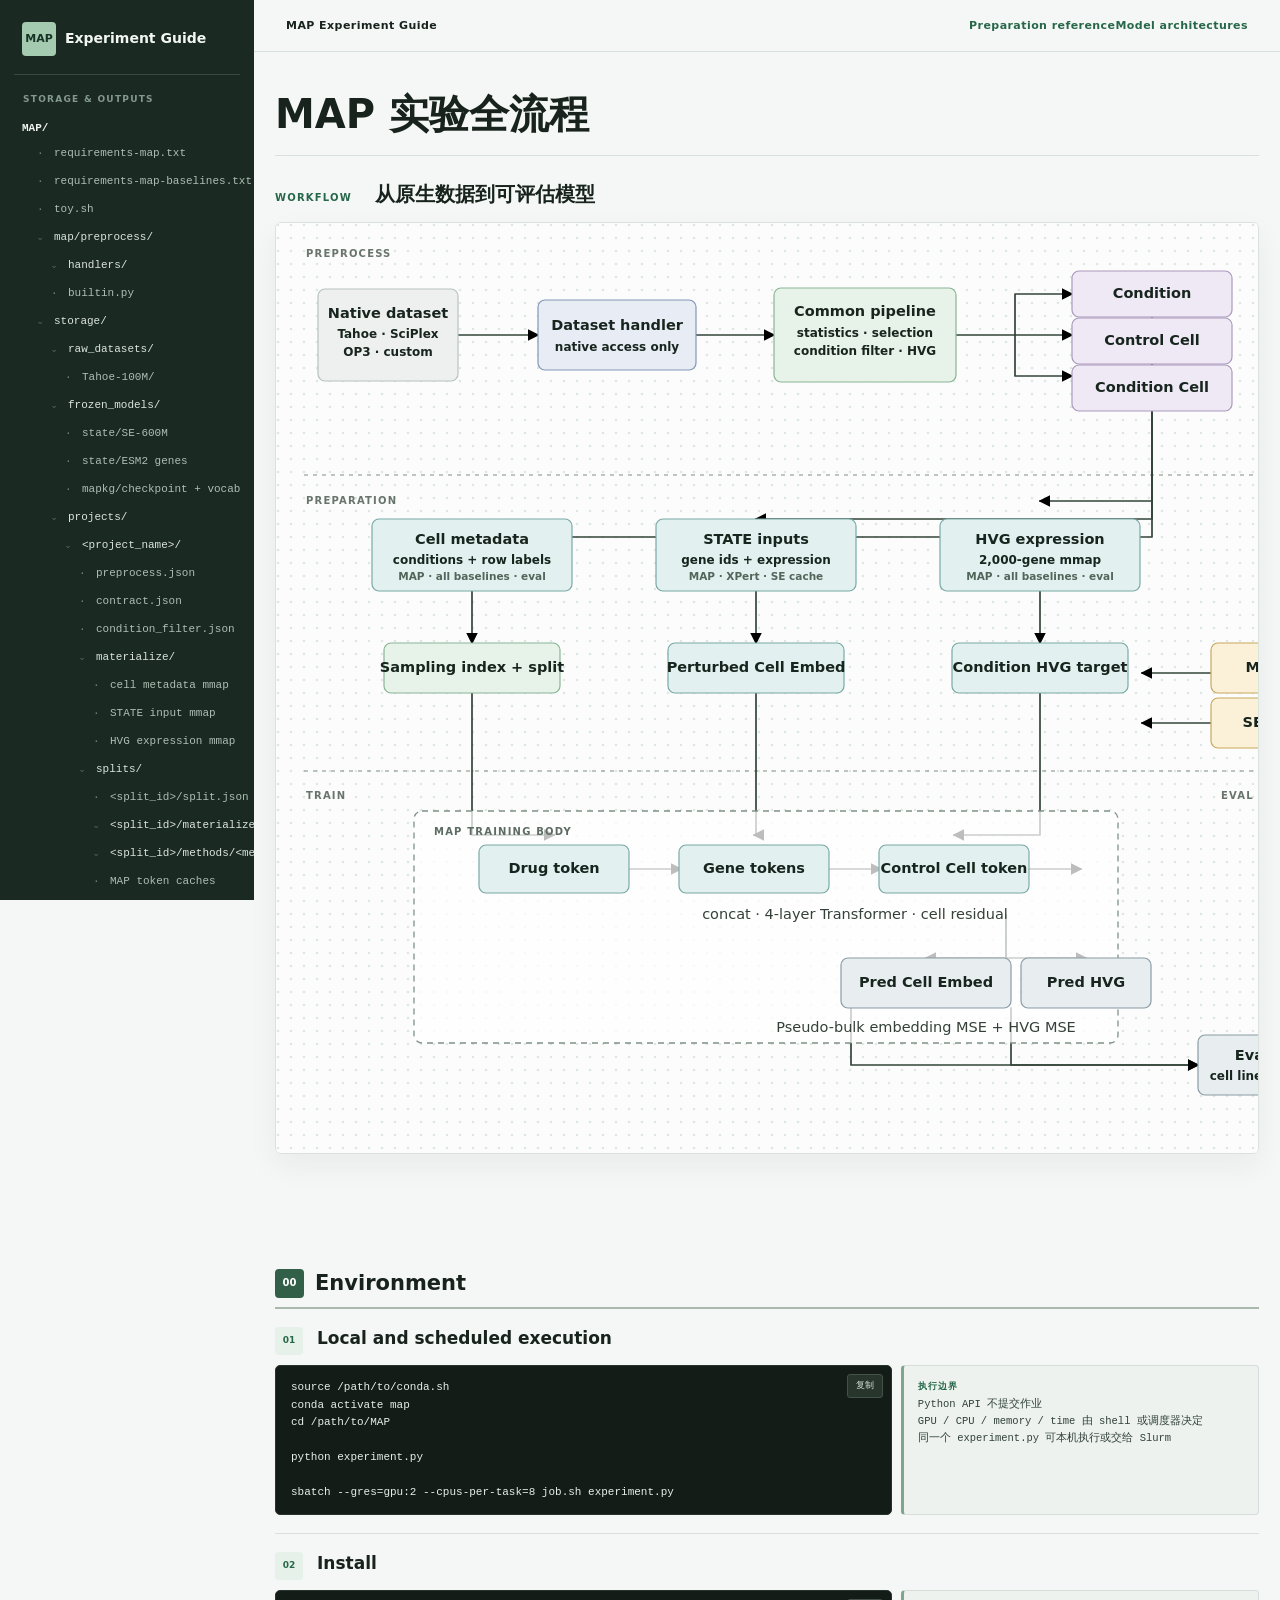
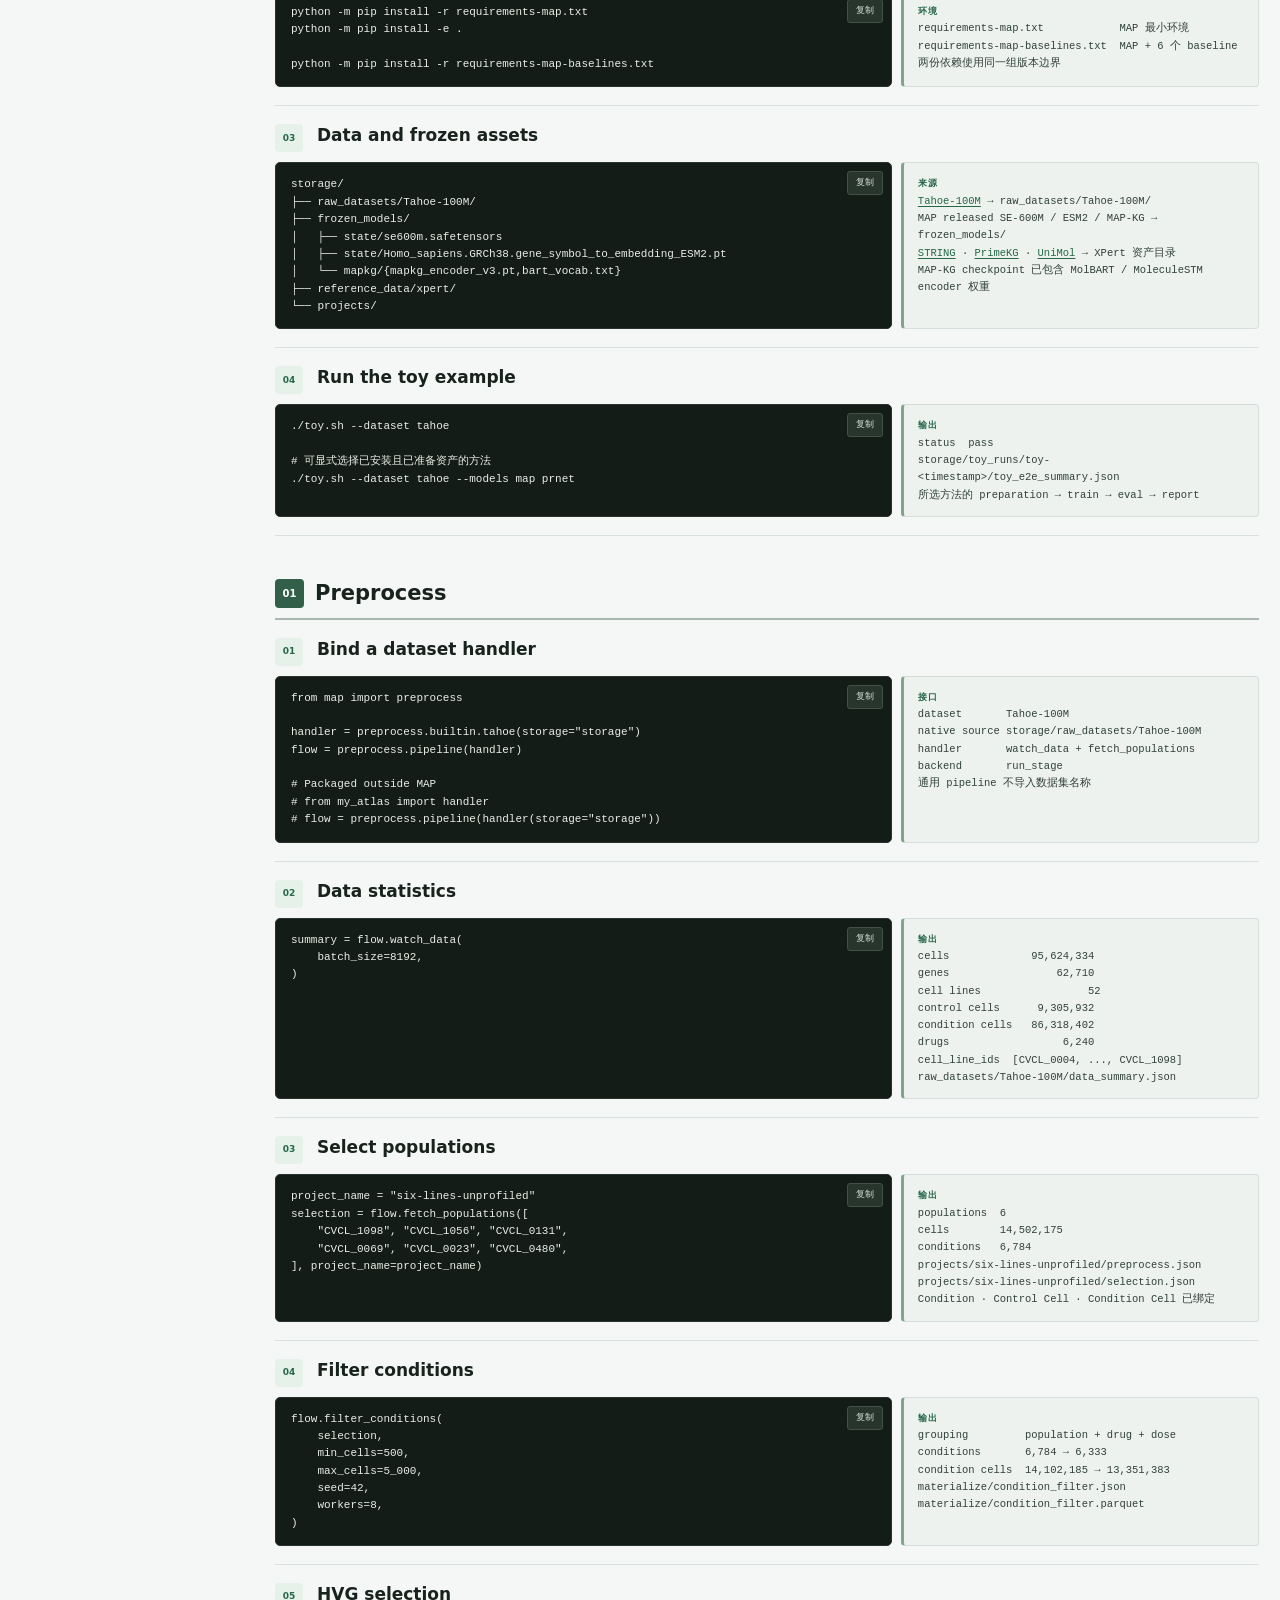
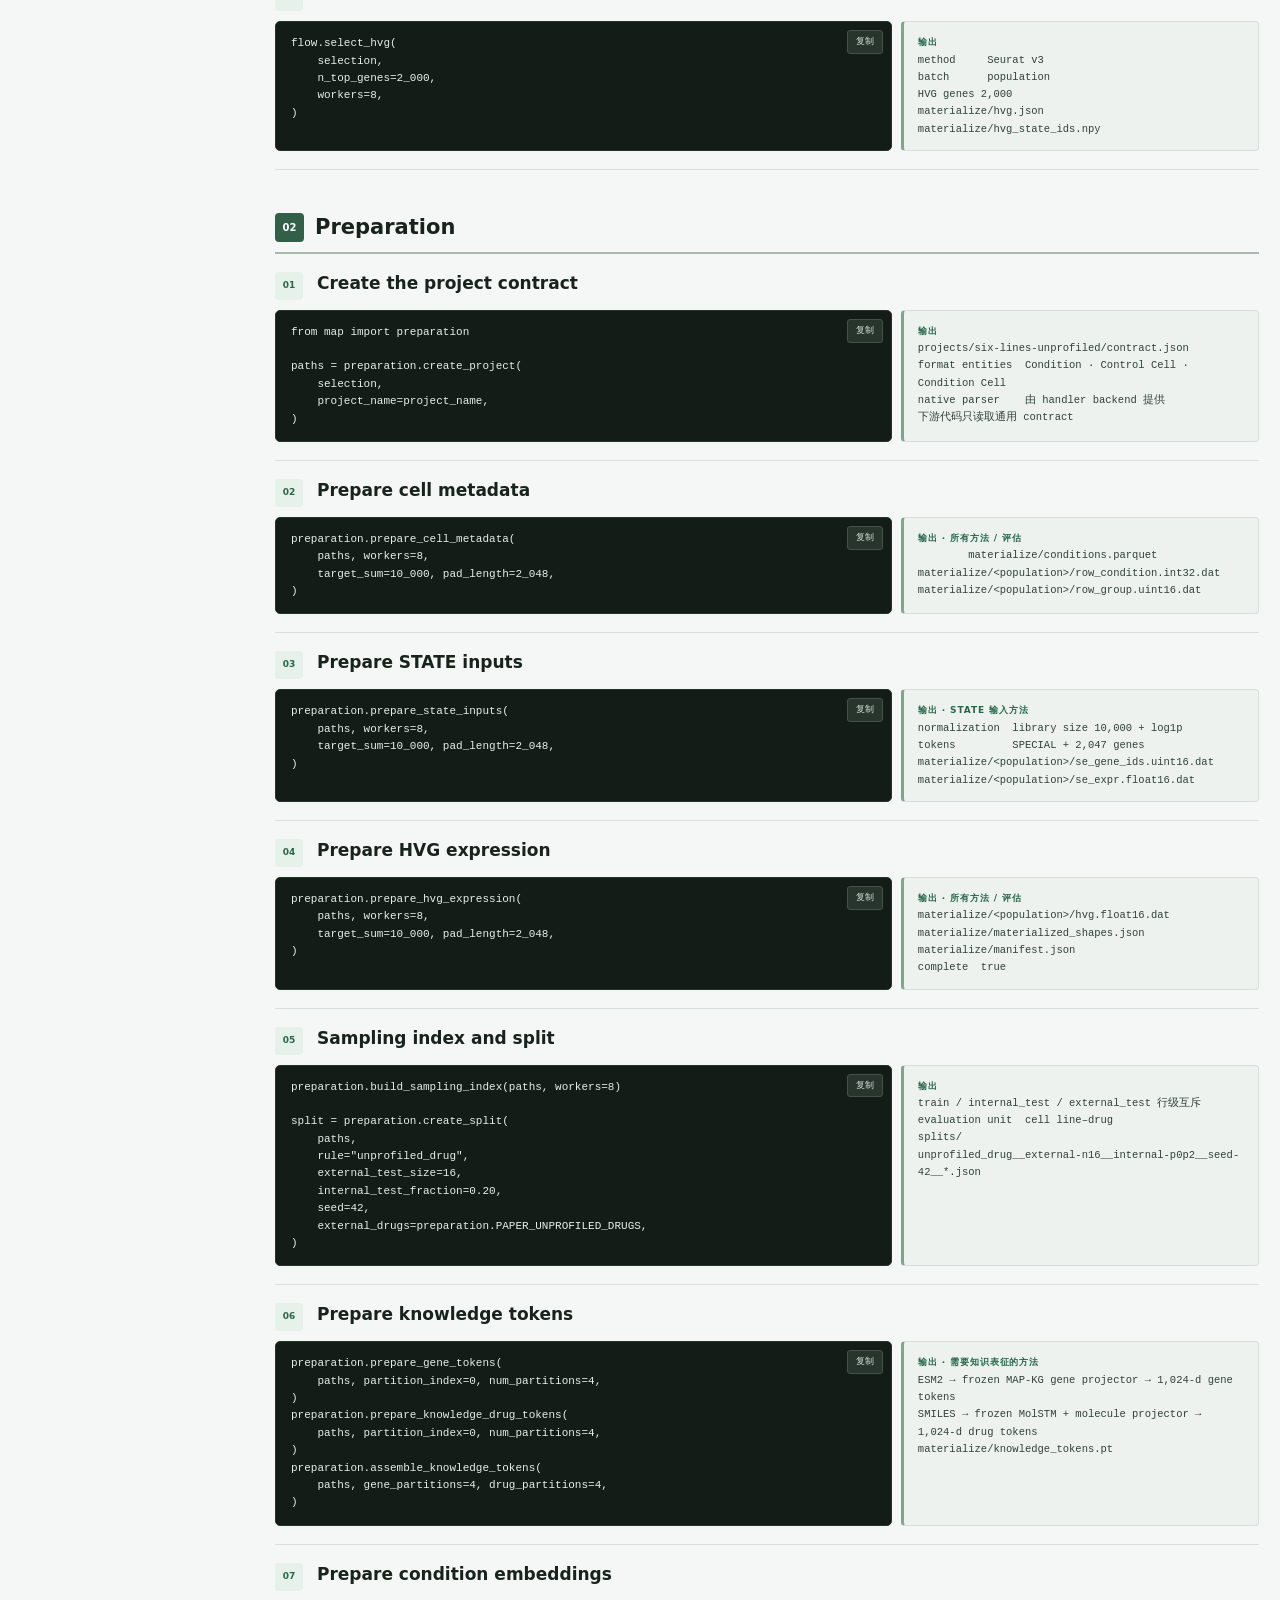
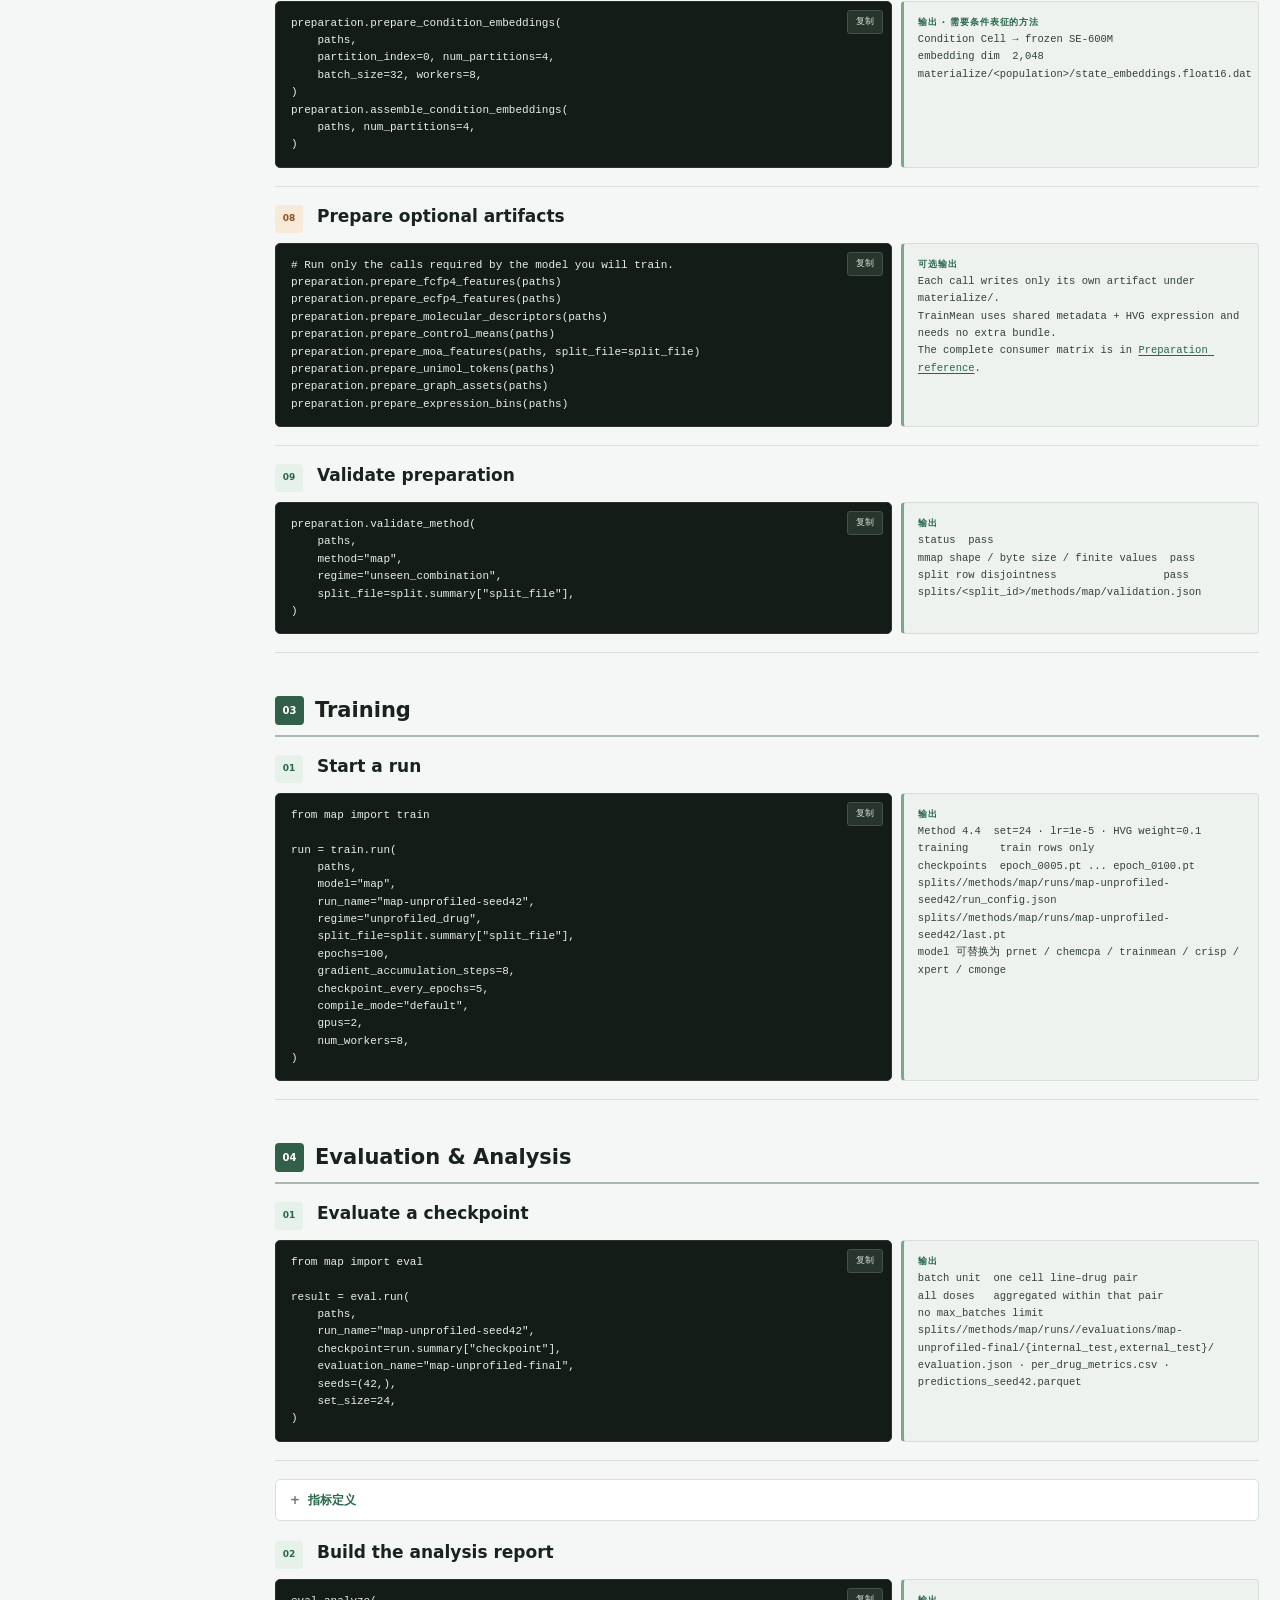
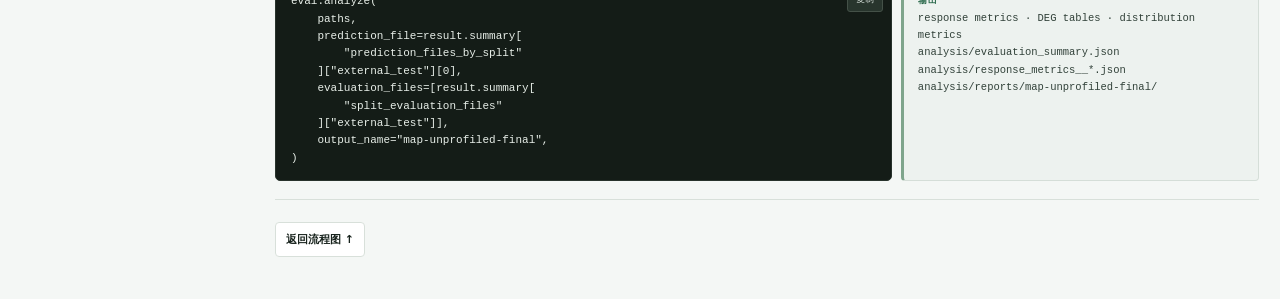
==== commit e08b8a02: "Publish single-path MAP toolkit" ====
--- a/docs/index.html
+++ b/docs/index.html
@@ -284,7 +284,7 @@
 )</code></pre></div><pre class="real-output"><b>输出 · 所有方法 / 评估</b>
 materialize/&lt;population&gt;/hvg.float16.dat
 materialize/materialized_shapes.json
-materialize/materialization_manifest.json
+materialize/manifest.json
 complete  true</pre></div>
       </section>
 
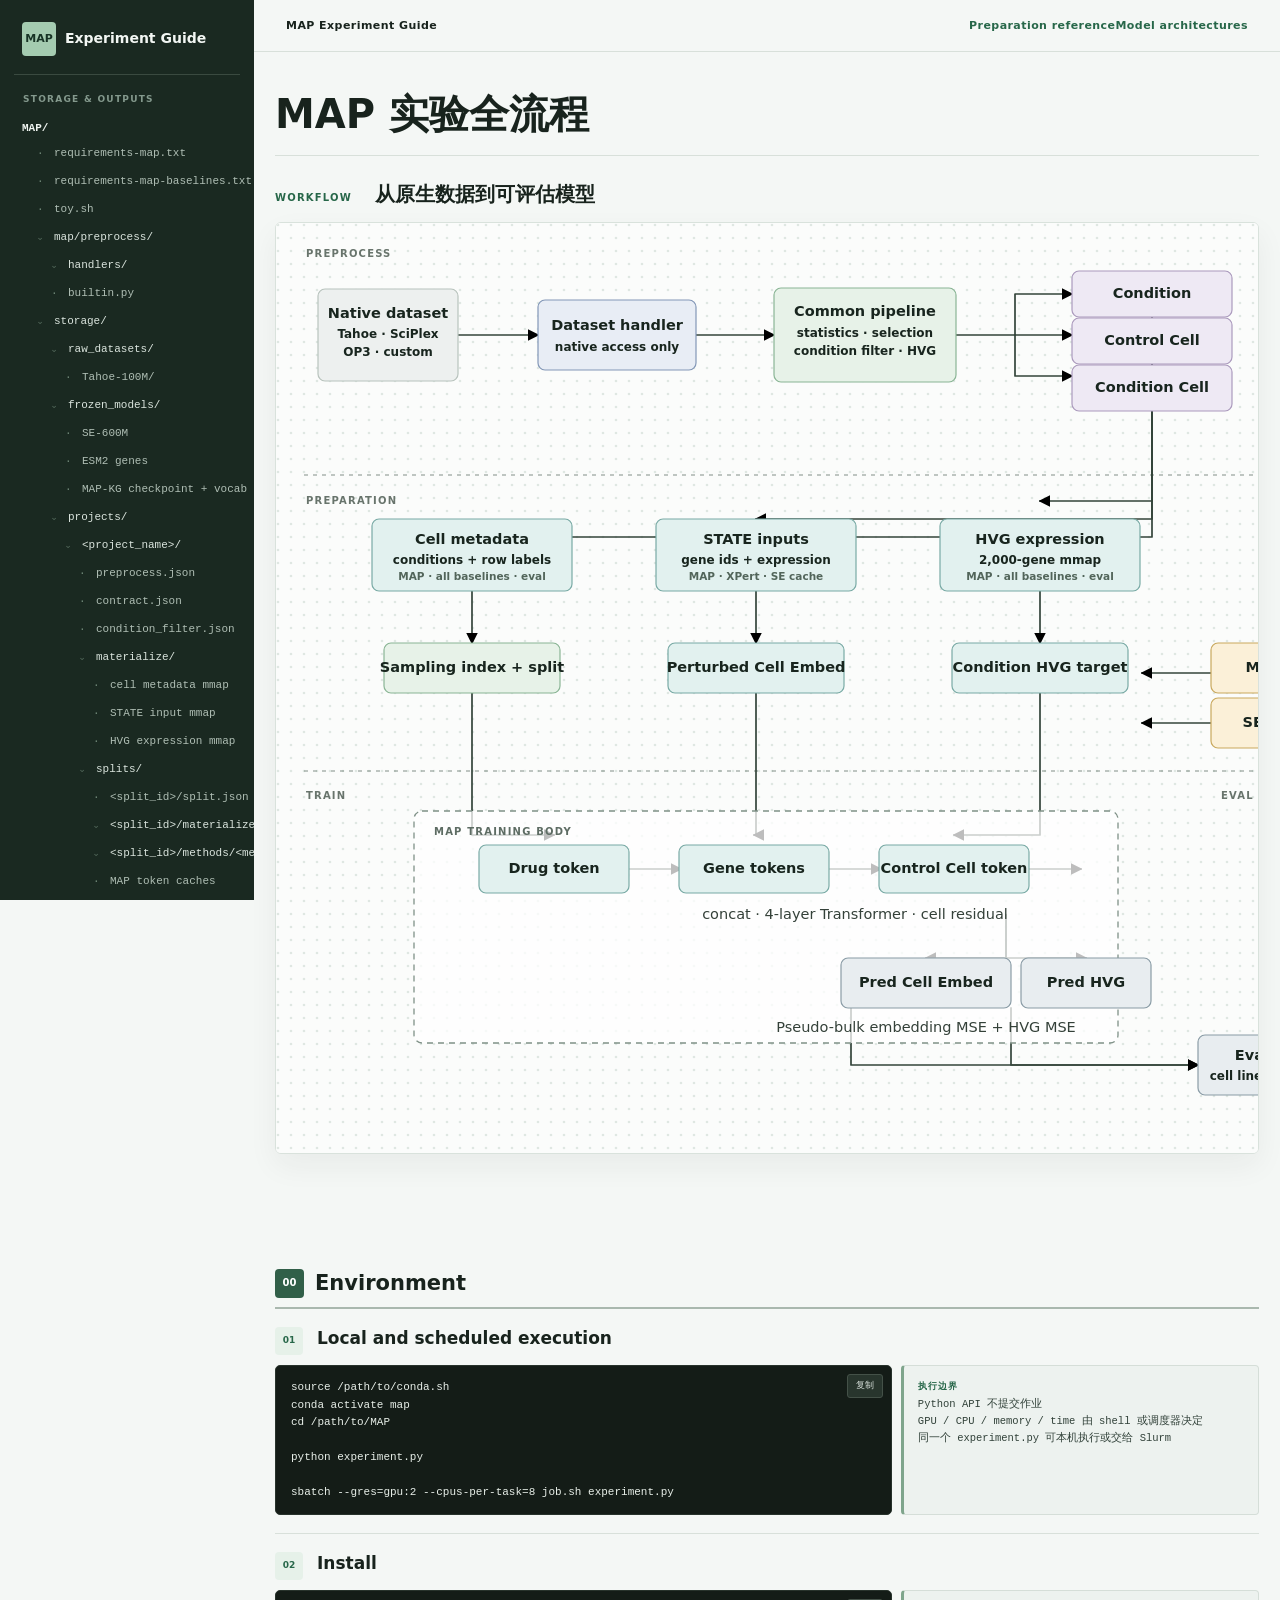
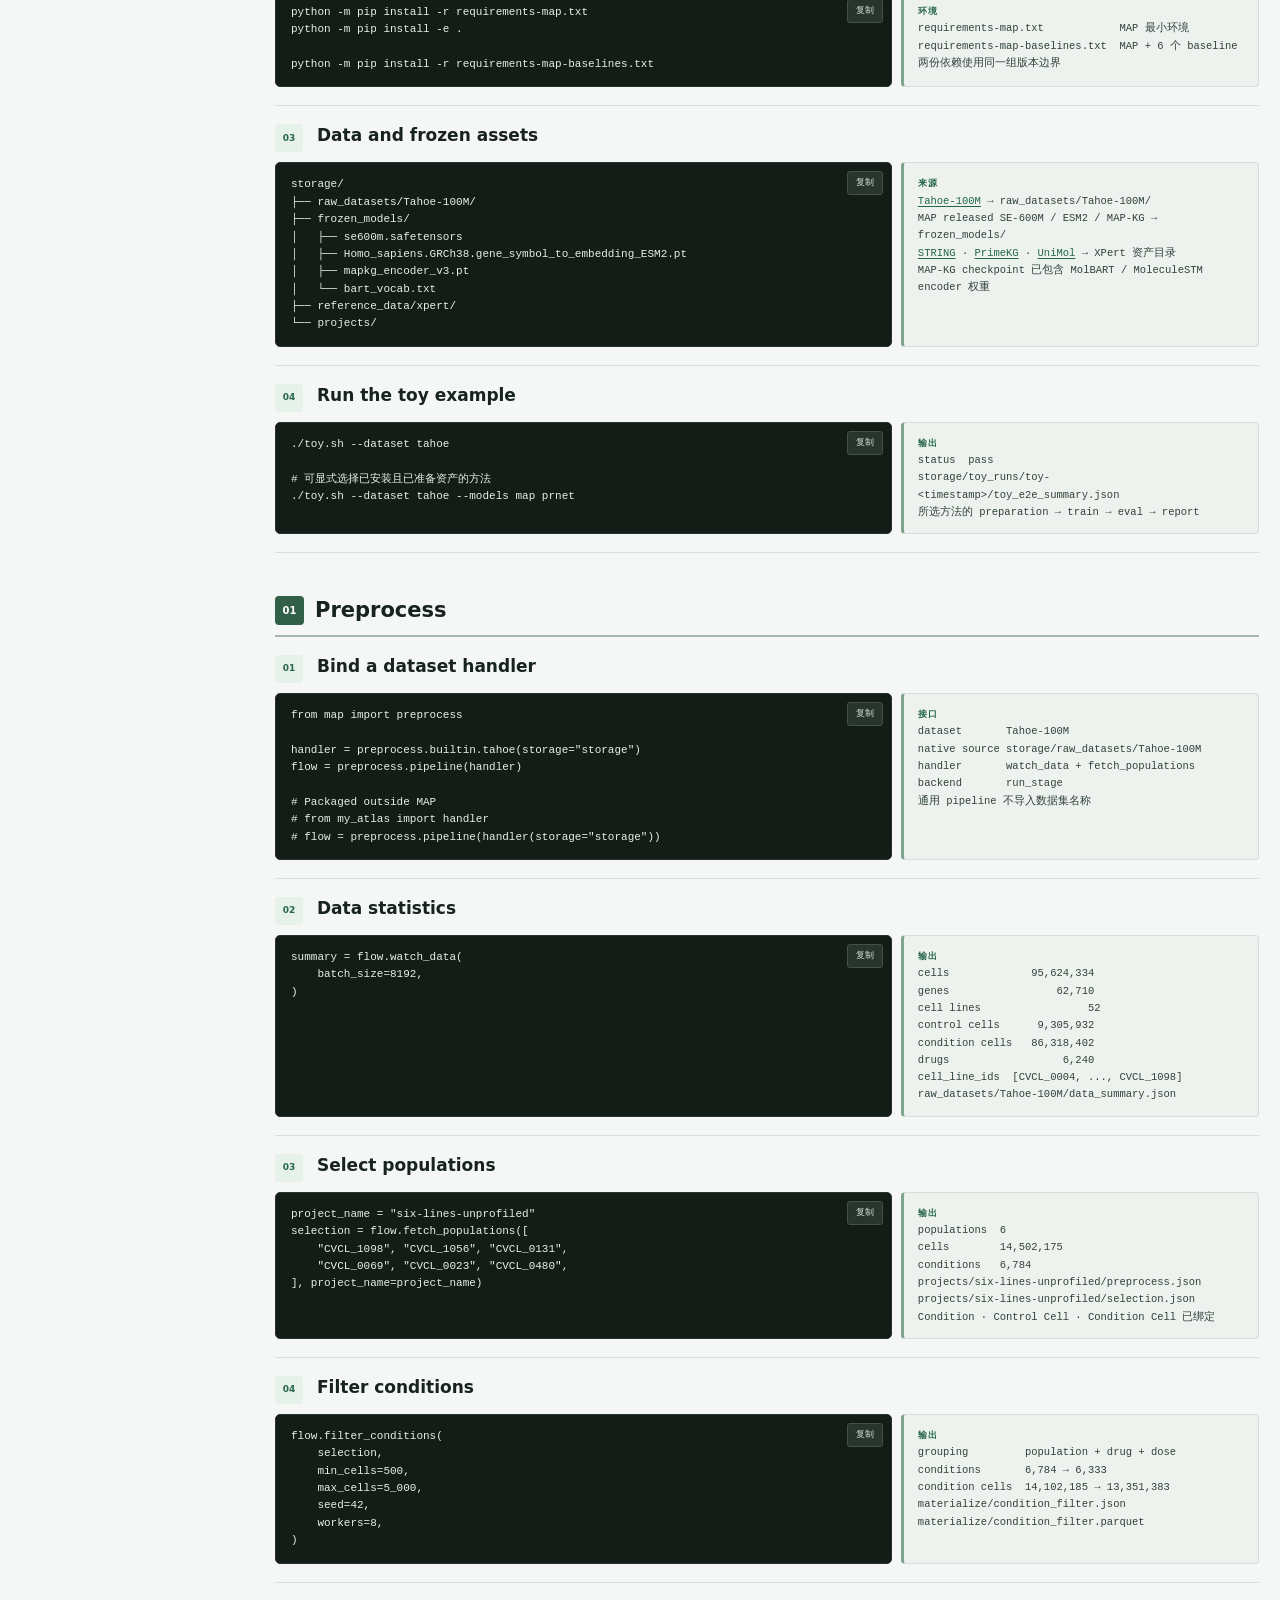
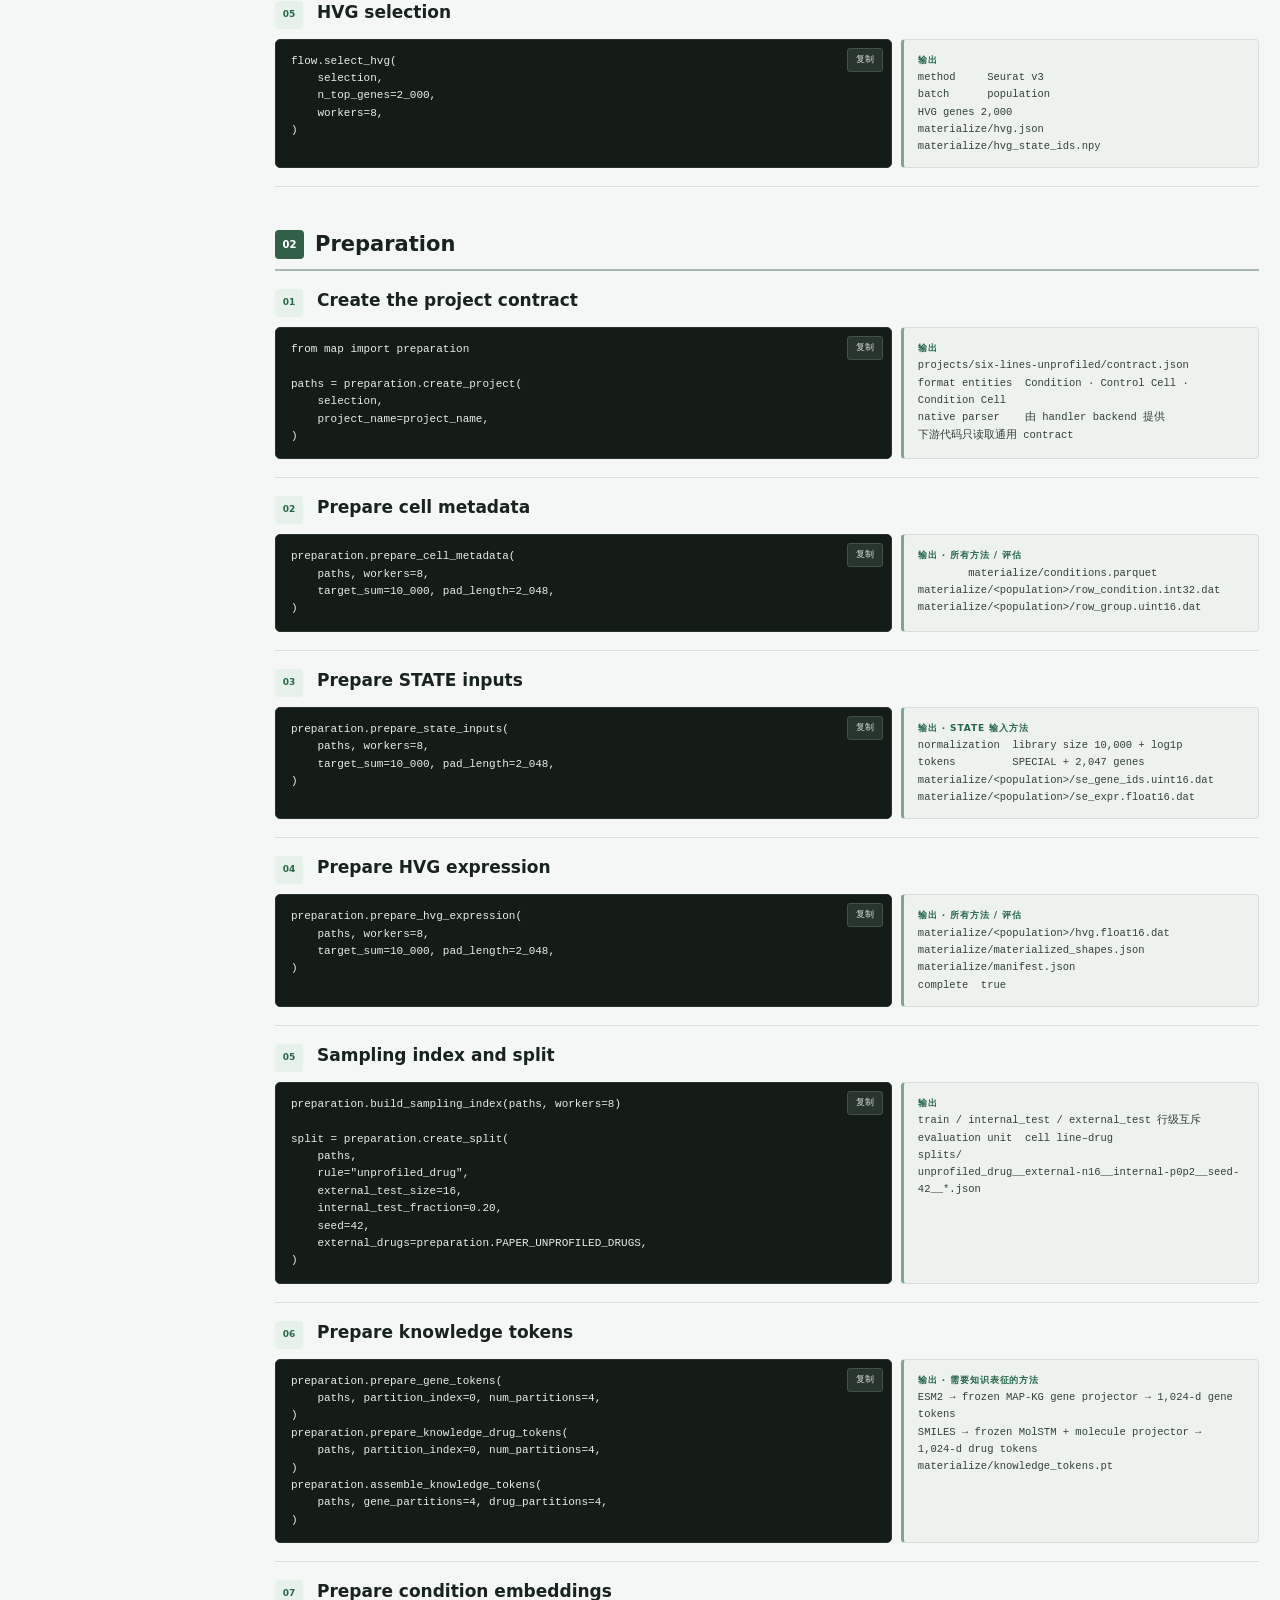
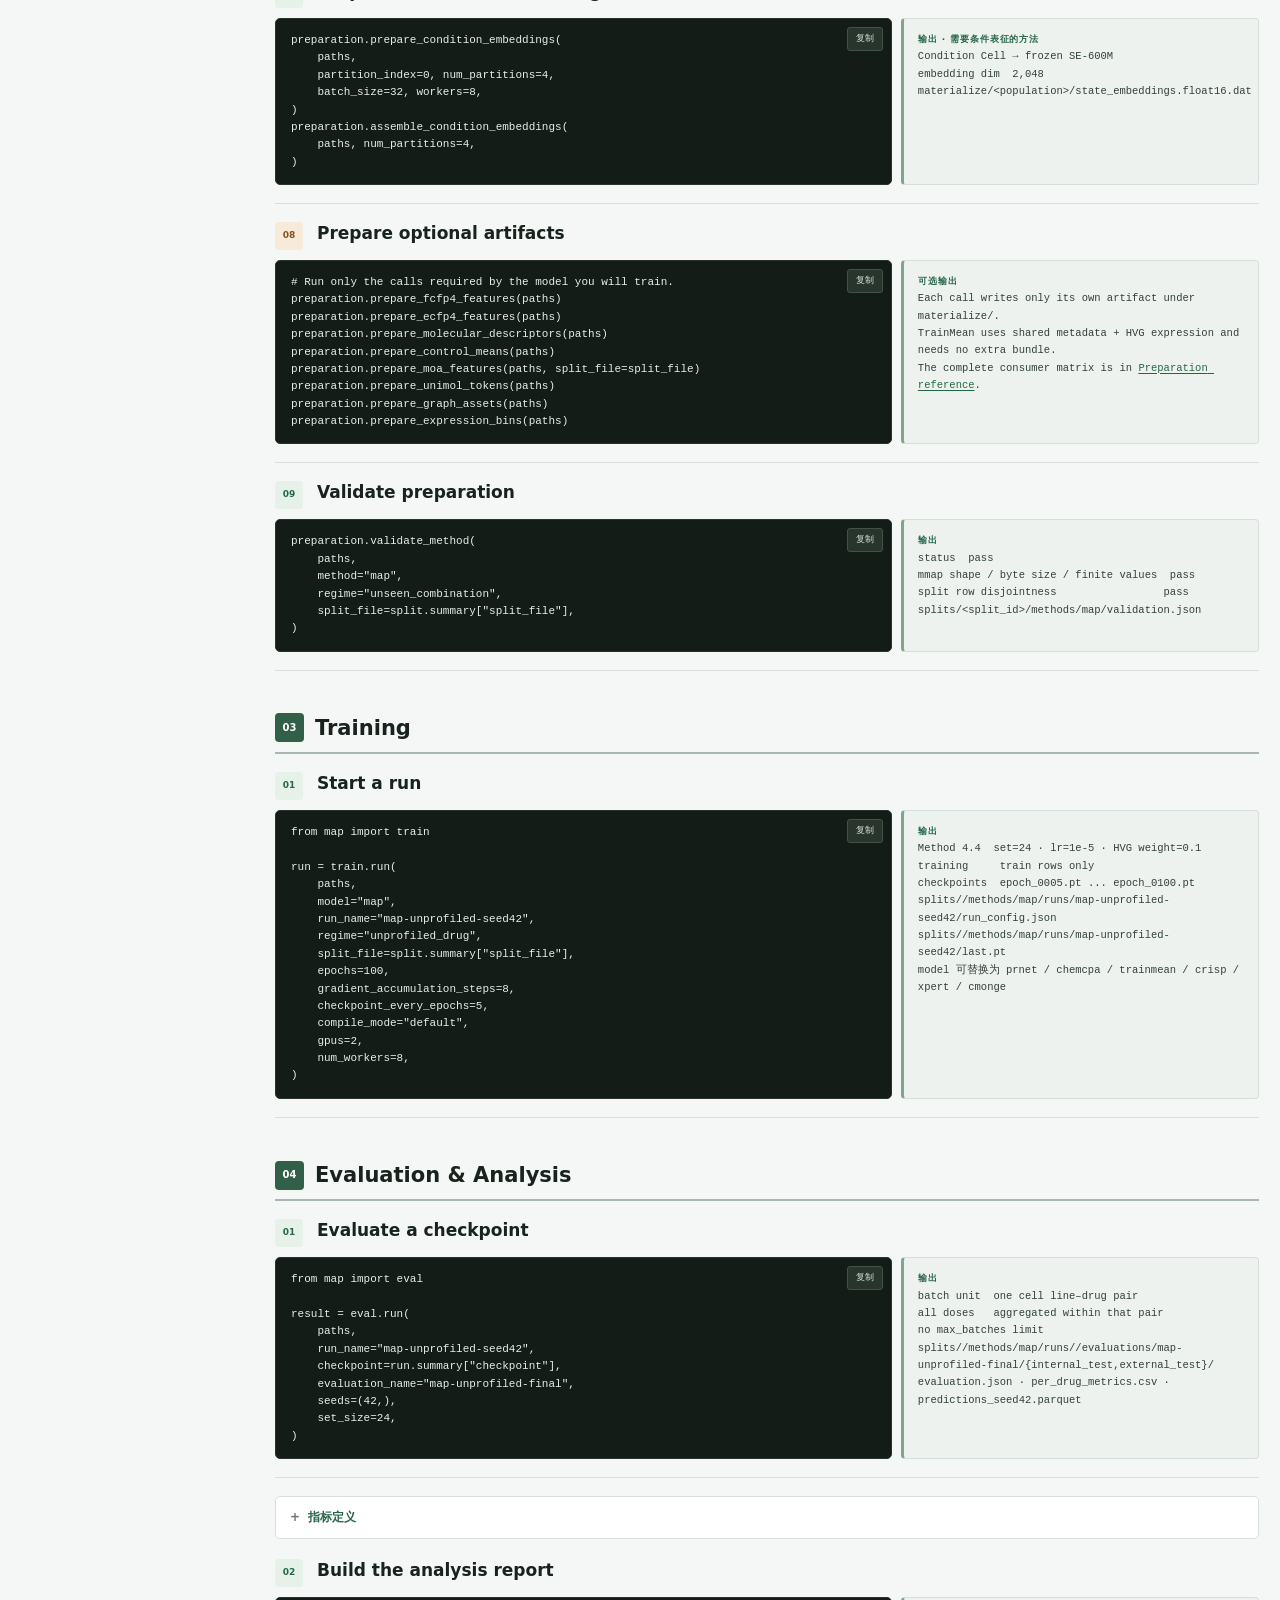
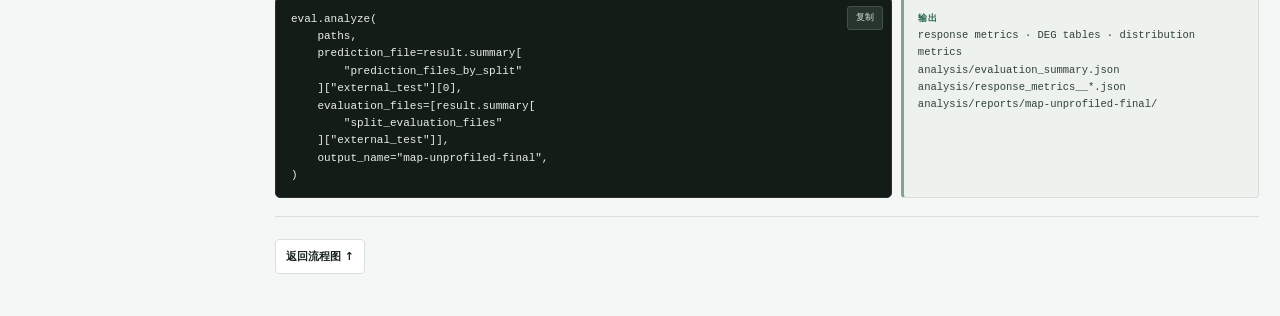
==== commit 31d2d2d7: "Sync single-path release implementation" ====
--- a/docs/index.html
+++ b/docs/index.html
@@ -136,9 +136,10 @@
         <div class="lesson-body"><div class="code-block"><button class="copy" type="button">复制</button><pre><code>storage/
 ├── raw_datasets/Tahoe-100M/
 ├── frozen_models/
-│   ├── state/se600m.safetensors
-│   ├── state/Homo_sapiens.GRCh38.gene_symbol_to_embedding_ESM2.pt
-│   └── mapkg/{mapkg_encoder_v3.pt,bart_vocab.txt}
+│   ├── se600m.safetensors
+│   ├── Homo_sapiens.GRCh38.gene_symbol_to_embedding_ESM2.pt
+│   ├── mapkg_encoder_v3.pt
+│   └── bart_vocab.txt
 ├── reference_data/xpert/
 └── projects/</code></pre></div><pre class="real-output"><b>来源</b>
 <a href="https://huggingface.co/datasets/tahoebio/Tahoe-100M">Tahoe-100M</a> → raw_datasets/Tahoe-100M/
